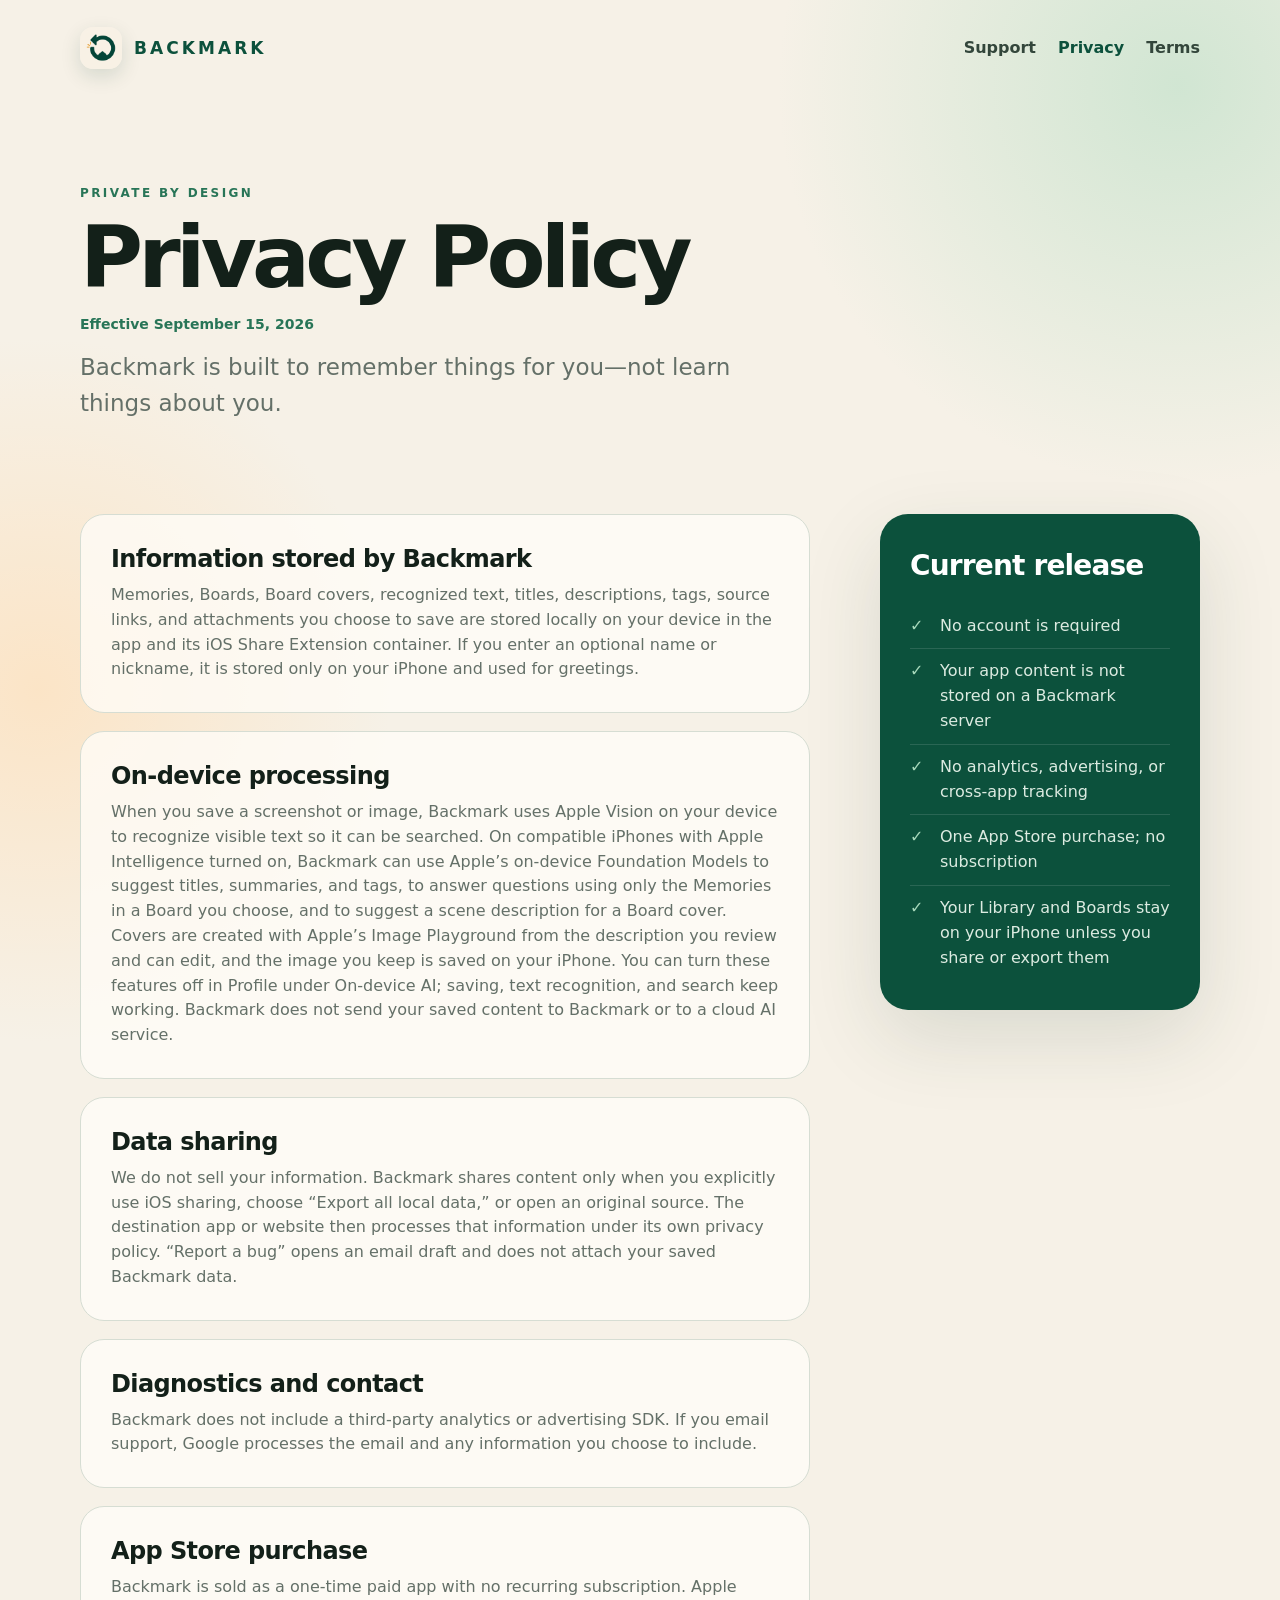
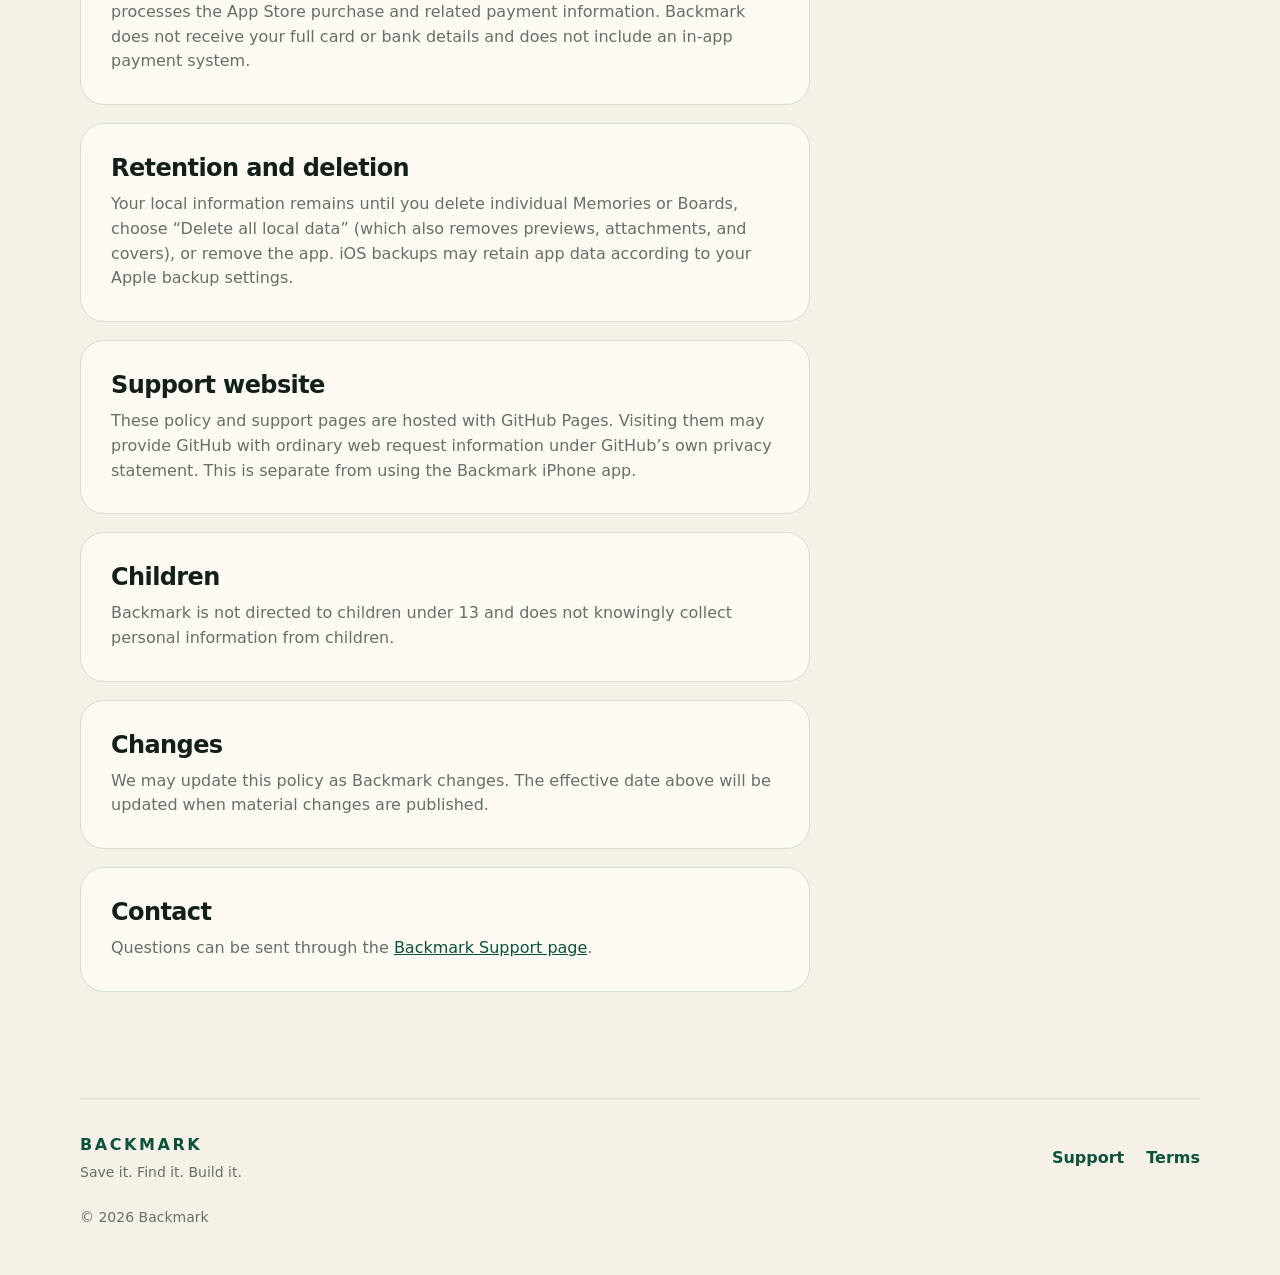
==== docs/privacy.html @ ab498aee "Describe Ask this Board, covers, export, and AI settings on the website" ====
<!doctype html>
<html lang="en">
<head>
  <meta charset="utf-8"><meta name="viewport" content="width=device-width, initial-scale=1"><meta name="theme-color" content="#f6f1e7">
  <meta name="description" content="Backmark Privacy Policy."><title>Privacy Policy · Backmark</title>
  <link rel="icon" href="backmark-icon.png"><link rel="apple-touch-icon" href="backmark-icon.png"><link rel="stylesheet" href="backmark-2026.css">
</head>
<body>
  <header class="site-header shell"><a class="brand" href="index.html"><span class="brand-mark"><img src="backmark-icon.png" alt=""></span><span>BACKMARK</span></a><nav class="links" aria-label="Main navigation"><a href="support.html">Support</a><a class="active" href="privacy.html">Privacy</a><a href="terms.html">Terms</a></nav></header>
  <main class="legal shell">
    <header class="legal-hero"><p class="eyebrow">PRIVATE BY DESIGN</p><h1>Privacy Policy</h1><p class="meta">Effective September 15, 2026</p><p class="lede">Backmark is built to remember things for you—not learn things about you.</p></header>
    <aside class="summary-card"><h2>Current release</h2><ul class="check-list"><li>No account is required</li><li>Your app content is not stored on a Backmark server</li><li>No analytics, advertising, or cross-app tracking</li><li>One App Store purchase; no subscription</li><li>Your Library and Boards stay on your iPhone unless you share or export them</li></ul></aside>
    <article class="legal-content">
      <section><h2>Information stored by Backmark</h2><p>Memories, Boards, Board covers, recognized text, titles, descriptions, tags, source links, and attachments you choose to save are stored locally on your device in the app and its iOS Share Extension container. If you enter an optional name or nickname, it is stored only on your iPhone and used for greetings.</p></section>
      <section><h2>On-device processing</h2><p>When you save a screenshot or image, Backmark uses Apple Vision on your device to recognize visible text so it can be searched. On compatible iPhones with Apple Intelligence turned on, Backmark can use Apple’s on-device Foundation Models to suggest titles, summaries, and tags, to answer questions using only the Memories in a Board you choose, and to suggest a scene description for a Board cover. Covers are created with Apple’s Image Playground from the description you review and can edit, and the image you keep is saved on your iPhone. You can turn these features off in Profile under On-device AI; saving, text recognition, and search keep working. Backmark does not send your saved content to Backmark or to a cloud AI service.</p></section>
      <section><h2>Data sharing</h2><p>We do not sell your information. Backmark shares content only when you explicitly use iOS sharing, choose “Export all local data,” or open an original source. The destination app or website then processes that information under its own privacy policy. “Report a bug” opens an email draft and does not attach your saved Backmark data.</p></section>
      <section><h2>Diagnostics and contact</h2><p>Backmark does not include a third-party analytics or advertising SDK. If you email support, Google processes the email and any information you choose to include.</p></section>
      <section><h2>App Store purchase</h2><p>Backmark is sold as a one-time paid app with no recurring subscription. Apple processes the App Store purchase and related payment information. Backmark does not receive your full card or bank details and does not include an in-app payment system.</p></section>
      <section><h2>Retention and deletion</h2><p>Your local information remains until you delete individual Memories or Boards, choose “Delete all local data” (which also removes previews, attachments, and covers), or remove the app. iOS backups may retain app data according to your Apple backup settings.</p></section>
      <section><h2>Support website</h2><p>These policy and support pages are hosted with GitHub Pages. Visiting them may provide GitHub with ordinary web request information under GitHub’s own privacy statement. This is separate from using the Backmark iPhone app.</p></section>
      <section><h2>Children</h2><p>Backmark is not directed to children under 13 and does not knowingly collect personal information from children.</p></section>
      <section><h2>Changes</h2><p>We may update this policy as Backmark changes. The effective date above will be updated when material changes are published.</p></section>
      <section><h2>Contact</h2><p>Questions can be sent through the <a href="support.html">Backmark Support page</a>.</p></section>
    </article>
  </main>
  <footer class="site-footer shell"><div><strong>BACKMARK</strong><p>Save it. Find it. Build it.</p></div><div class="footer-links"><a href="support.html">Support</a><a href="terms.html">Terms</a></div><p>© 2026 Backmark</p></footer>
</body></html>
---- docs/backmark-2026.css ----
:root {
  --canvas: #f6f1e7;
  --canvas-deep: #ebe3d3;
  --paper: #fffdf8;
  --paper-soft: #eff5ee;
  --ink: #132019;
  --muted: #647068;
  --green: #0c513c;
  --green-bright: #287557;
  --green-soft: #d9e9dc;
  --mint: #a8d9bc;
  --amber: #d8862d;
  --amber-soft: #ffecd5;
  --line: #d6ddd3;
  --shadow: 0 28px 80px rgba(28, 62, 44, .13);
}

* { box-sizing: border-box; }
html { scroll-behavior: smooth; }
body {
  margin: 0;
  background:
    radial-gradient(circle at 92% 3%, rgba(168, 217, 188, .48), transparent 25rem),
    radial-gradient(circle at 3% 24%, rgba(255, 220, 177, .6), transparent 22rem),
    var(--canvas);
  color: var(--ink);
  font-family: -apple-system, BlinkMacSystemFont, "SF Pro Display", "SF Pro Text", system-ui, sans-serif;
  line-height: 1.55;
}

a { color: var(--green); }
.shell { width: min(1120px, calc(100% - 48px)); margin-inline: auto; }
.site-header { min-height: 96px; display: flex; align-items: center; justify-content: space-between; gap: 32px; }
.brand { display: inline-flex; align-items: center; gap: 12px; color: var(--green); font-size: 17px; font-weight: 900; letter-spacing: .18em; text-decoration: none; }
.brand-mark { width: 42px; height: 42px; overflow: hidden; border-radius: 13px; box-shadow: 0 7px 20px rgba(17, 67, 47, .14); }
.brand-mark img { display: block; width: 100%; height: 100%; object-fit: cover; }
.links, .footer-links { display: flex; flex-wrap: wrap; gap: 22px; }
.links a, .footer-links a { font-weight: 750; text-decoration: none; }
.links a { color: #33463b; padding: 8px 0; }
.links a:hover, .links a.active { color: var(--green); }

.hero { min-height: 690px; display: grid; grid-template-columns: 1.08fr .92fr; align-items: center; gap: clamp(40px, 7vw, 92px); padding-block: 62px 92px; }
.eyebrow { margin: 0 0 14px; color: var(--green-bright); font-size: 12px; font-weight: 900; letter-spacing: .2em; }
h1, h2, p { margin-top: 0; }
.hero h1 { margin: 0 0 28px; font-size: clamp(64px, 8.6vw, 106px); line-height: .88; letter-spacing: -.065em; }
.hero h1 span { color: var(--green-bright); }
.lede { max-width: 710px; color: var(--muted); font-size: clamp(18px, 2.2vw, 23px); line-height: 1.55; }
.hero-actions { display: flex; align-items: center; flex-wrap: wrap; gap: 22px; margin-top: 34px; }
.button { display: inline-flex; align-items: center; justify-content: center; gap: 10px; padding: 15px 21px; border-radius: 16px; background: var(--green); color: white; font-weight: 850; text-decoration: none; box-shadow: 0 12px 30px rgba(12, 81, 60, .18); }
.button:hover { background: #063f2e; transform: translateY(-1px); }
.text-link { color: var(--green); font-weight: 800; text-decoration-thickness: 1px; text-underline-offset: 5px; }
.icon-stage { position: relative; min-height: 520px; display: grid; place-items: center; border: 1px solid rgba(12, 81, 60, .13); border-radius: 46% 54% 45% 55% / 43% 45% 55% 57%; background: linear-gradient(145deg, var(--green-soft), var(--amber-soft)); box-shadow: var(--shadow); }
.icon-stage > img { width: min(66%, 330px); aspect-ratio: 1; border-radius: 24%; box-shadow: 0 32px 70px rgba(14, 58, 42, .25); transform: rotate(-3deg); }
.floating-note { position: absolute; z-index: 2; padding: 11px 15px; border-radius: 13px; font-size: 12px; font-weight: 900; letter-spacing: .17em; box-shadow: 0 12px 30px rgba(40, 58, 47, .14); }
.note-save { top: 18%; left: -3%; background: var(--paper); color: var(--green); transform: rotate(-8deg); }
.note-build { right: -3%; bottom: 16%; background: var(--green); color: white; transform: rotate(7deg); }

.showcase { padding-block: 84px 34px; }
.section-heading { max-width: 720px; margin-bottom: 34px; }
.section-heading h2 { margin-bottom: 0; font-size: clamp(38px, 5.3vw, 64px); line-height: 1.02; letter-spacing: -.045em; }
.product-illustration { margin: 0; overflow: hidden; border: 1px solid rgba(12, 81, 60, .16); border-radius: 36px; background: var(--paper); box-shadow: var(--shadow); }
.product-illustration img { display: block; width: 100%; height: auto; }

.purchase-banner { margin-block: 50px 34px; padding: 42px; border-radius: 34px; background: var(--green); color: white; box-shadow: var(--shadow); }
.purchase-banner h2 { margin-bottom: 16px; font-size: clamp(40px, 5vw, 62px); line-height: 1; letter-spacing: -.045em; }
.purchase-banner > div > p:last-child { max-width: 650px; margin-bottom: 0; color: #dcebe1; font-size: 18px; }
.purchase-banner .eyebrow { color: var(--mint); }

.feature-grid { display: grid; grid-template-columns: repeat(3, 1fr); gap: 20px; padding-block: 84px; }
.feature-card { min-height: 350px; padding: 30px; border: 1px solid var(--line); border-radius: 30px; background: rgba(255, 253, 248, .82); box-shadow: 0 18px 46px rgba(36, 67, 49, .07); }
.feature-card-accent { background: var(--green); color: white; border-color: var(--green); transform: translateY(-18px); }
.feature-card-accent p, .feature-card-accent .step { color: #cfe3d6; }
.step { color: var(--green-bright); font-size: 12px; font-weight: 900; letter-spacing: .18em; }
.feature-icon { margin: 44px 0 24px; color: var(--amber); font-size: 42px; line-height: 1; }
.feature-card h2 { margin-bottom: 12px; font-size: 29px; line-height: 1.08; letter-spacing: -.035em; }
.feature-card p { color: var(--muted); font-size: 17px; }

.privacy-banner { display: grid; grid-template-columns: 1fr 1.35fr auto; align-items: center; gap: 34px; margin-bottom: 84px; padding: 40px; border-radius: 30px; background: var(--green-soft); }
.privacy-banner h2 { margin: 0; font-size: clamp(30px, 4vw, 44px); line-height: 1; letter-spacing: -.04em; }
.privacy-banner p { margin-bottom: 0; color: #42554a; }

.legal { display: grid; grid-template-columns: minmax(0, 1fr) 320px; gap: 70px; padding-block: 88px; }
.legal-hero { grid-column: 1 / -1; max-width: 780px; }
.legal-hero h1 { margin: 0 0 16px; font-size: clamp(52px, 8vw, 86px); line-height: .95; letter-spacing: -.055em; }
.meta { color: var(--green-bright); font-size: 14px; font-weight: 750; }
.summary-card, .support-card { align-self: start; padding: 30px; border-radius: 28px; background: var(--green); color: white; box-shadow: var(--shadow); }
.summary-card { grid-column: 2; grid-row: 2; position: sticky; top: 28px; }
.summary-card h2, .support-card h2 { margin-bottom: 16px; font-size: 28px; letter-spacing: -.03em; }
.check-list { margin: 0; padding: 0; list-style: none; }
.check-list li { position: relative; padding: 10px 0 10px 30px; color: #dcebe1; border-bottom: 1px solid rgba(255,255,255,.12); }
.check-list li:last-child { border: 0; }
.check-list li::before { content: "✓"; position: absolute; left: 0; color: var(--mint); font-weight: 900; }
.legal-content { grid-column: 1; }
.legal-content section { margin-bottom: 18px; padding: 30px; border: 1px solid var(--line); border-radius: 24px; background: rgba(255, 253, 248, .78); }
.legal-content h2 { margin-bottom: 9px; font-size: 24px; line-height: 1.2; letter-spacing: -.025em; }
.legal-content p, .legal-content li { color: var(--muted); }
.legal-content p:last-child { margin-bottom: 0; }
.support-card { grid-column: 1 / -1; display: flex; align-items: center; justify-content: space-between; gap: 32px; background: linear-gradient(125deg, var(--green), #246d51); }
.support-card p { max-width: 650px; margin-bottom: 0; color: #dcebe1; }
.support-card .button { flex: 0 0 auto; background: var(--mint); color: #123b2c; box-shadow: none; }
.support-content { grid-column: 1 / -1; display: grid; grid-template-columns: repeat(2, 1fr); gap: 18px; }
.support-content section { margin: 0; }
.support-content .support-save-section,
.support-content .support-example-section { grid-column: 1 / -1; }
.save-step-gallery { display: grid; grid-template-columns: repeat(3, minmax(0, 1fr)); gap: 16px; margin: 28px 0 0; padding: 0; list-style: none; }
.save-step-gallery figure { height: 100%; margin: 0; overflow: hidden; border: 1px solid var(--line); border-radius: 20px; background: var(--paper); }
.save-step-gallery img { display: block; width: 100%; height: auto; border-bottom: 1px solid var(--line); }
.save-step-gallery figcaption { padding: 16px; color: var(--ink); font-size: 14px; font-weight: 750; line-height: 1.45; }
.save-step-gallery figcaption span { display: block; margin-bottom: 5px; color: var(--amber); font-size: 10px; font-weight: 900; letter-spacing: .16em; text-transform: uppercase; }
.shortcut-app-callout { display: grid; grid-template-columns: 92px 1fr; align-items: center; gap: 20px; margin: 24px 0 20px; padding: 20px; border: 1px solid var(--line); border-radius: 20px; background: var(--paper-soft); }
.shortcut-app-callout img { display: block; width: 92px; height: 92px; border-radius: 22px; }
.shortcut-app-callout h3 { margin: 0 0 6px; color: var(--ink); font-size: 20px; line-height: 1.2; }
.shortcut-app-callout p:last-child { margin-bottom: 0; }
.shortcut-app-label { margin-bottom: 7px; color: var(--green-bright) !important; font-size: 10px; font-weight: 900; letter-spacing: .16em; }
.support-example { display: grid; grid-template-columns: minmax(220px, 420px) 1fr; align-items: center; gap: 28px; margin: 26px 0 0; padding: 22px; border-radius: 20px; background: #111; }
.support-example img { display: block; width: 100%; height: auto; border-radius: 14px; }
.support-example figcaption { color: #e5ece7; font-size: 15px; line-height: 1.6; }
.section-number { margin-bottom: 18px !important; color: var(--amber) !important; font-size: 13px; font-weight: 900; letter-spacing: .18em; }

.site-footer { display: grid; grid-template-columns: 1fr auto; align-items: center; gap: 20px 40px; padding-block: 34px 46px; border-top: 1px solid rgba(12, 81, 60, .16); color: var(--muted); }
.site-footer strong { color: var(--green); letter-spacing: .16em; }
.site-footer p { margin: 4px 0 0; font-size: 14px; }
.site-footer > p { grid-column: 1 / -1; }

@media (max-width: 820px) {
  .hero { grid-template-columns: 1fr; min-height: auto; padding-top: 48px; }
  .icon-stage { min-height: 430px; }
  .feature-grid { grid-template-columns: 1fr; }
  .feature-card { min-height: auto; }
  .feature-card-accent { transform: none; }
  .privacy-banner { grid-template-columns: 1fr; }
  .legal { grid-template-columns: 1fr; gap: 28px; padding-top: 56px; }
  .legal-hero, .summary-card, .legal-content, .support-card, .support-content { grid-column: 1; }
  .summary-card { grid-row: auto; position: static; }
  .save-step-gallery { grid-template-columns: 1fr; }
}

@media (max-width: 560px) {
  .shell { width: min(100% - 28px, 1120px); }
  .site-header { min-height: 82px; align-items: flex-start; padding-top: 18px; }
  .brand { font-size: 14px; }
  .brand-mark { width: 36px; height: 36px; border-radius: 11px; }
  .links { gap: 13px; font-size: 14px; }
  .hero { padding-block: 42px 68px; }
  .hero h1 { font-size: clamp(58px, 20vw, 82px); }
  .icon-stage { min-height: 340px; border-radius: 36px; }
  .showcase { padding-top: 54px; }
  .product-illustration { border-radius: 22px; }
  .feature-grid { padding-block: 56px; }
  .purchase-banner, .privacy-banner, .legal-content section, .summary-card, .support-card { padding: 24px; border-radius: 22px; }
  .support-card { align-items: stretch; flex-direction: column; }
  .support-card .button { width: 100%; }
  .support-content { grid-template-columns: 1fr; }
  .support-example { grid-template-columns: 1fr; padding: 14px; }
  .shortcut-app-callout { grid-template-columns: 64px 1fr; gap: 14px; padding: 16px; }
  .shortcut-app-callout img { width: 64px; height: 64px; border-radius: 16px; }
  .shortcut-app-callout h3 { font-size: 17px; }
  .site-footer { grid-template-columns: 1fr; }
  .site-footer > p { grid-column: 1; }
}

@media (prefers-reduced-motion: reduce) {
  html { scroll-behavior: auto; }
  *, *::before, *::after { transition-duration: .01ms !important; }
}
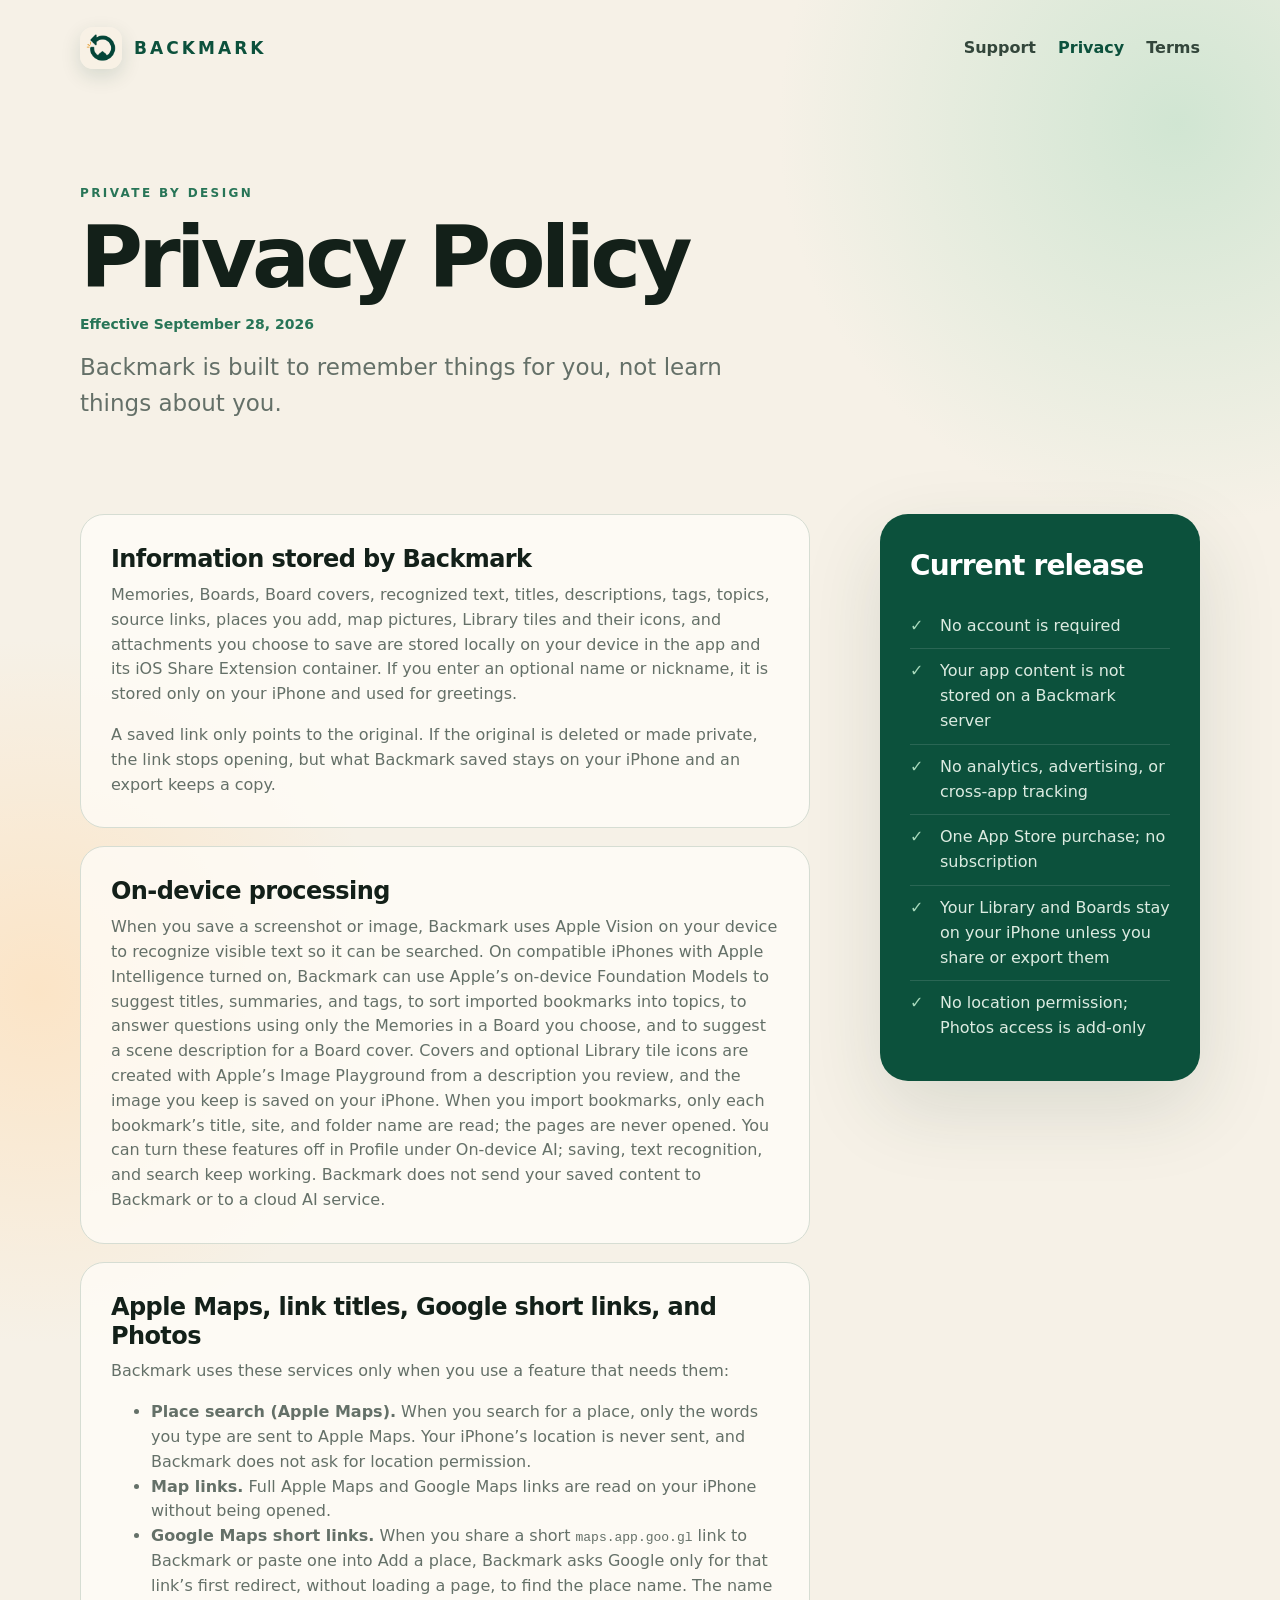
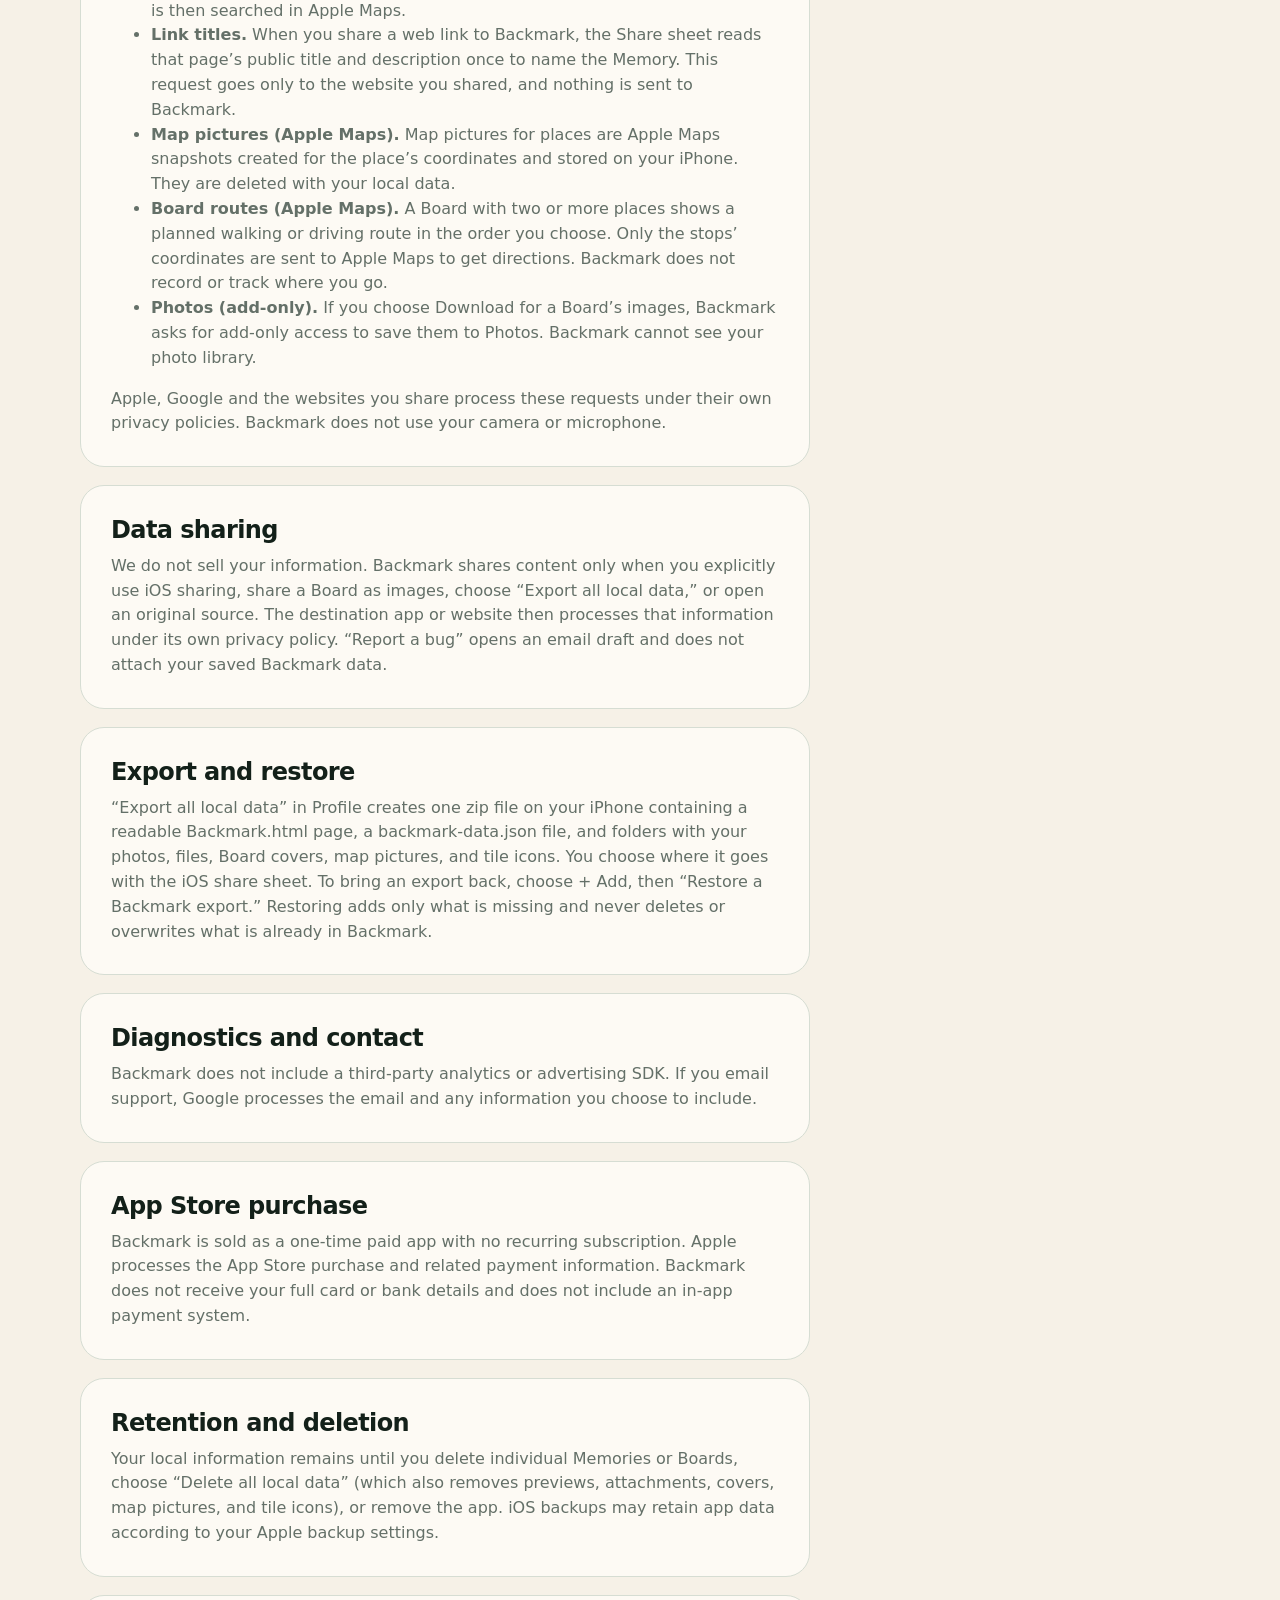
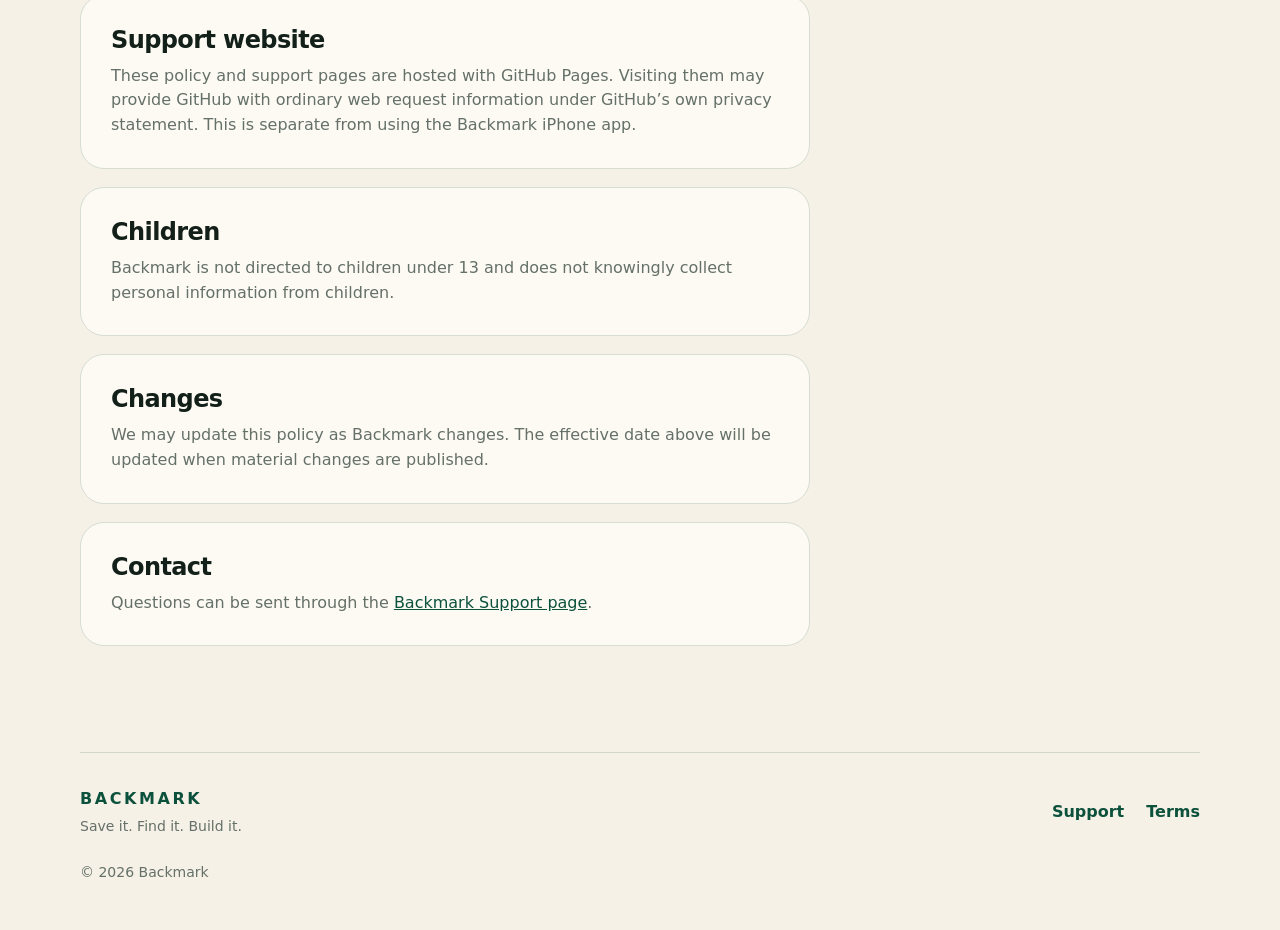
==== commit 4e2bd4cd: "Describe Backmark 1.1 on the website: places, routes, imports, export and restore - Privacy: Apple M" ====
--- a/docs/privacy.html
+++ b/docs/privacy.html
@@ -8,15 +8,17 @@
 <body>
   <header class="site-header shell"><a class="brand" href="index.html"><span class="brand-mark"><img src="backmark-icon.png" alt=""></span><span>BACKMARK</span></a><nav class="links" aria-label="Main navigation"><a href="support.html">Support</a><a class="active" href="privacy.html">Privacy</a><a href="terms.html">Terms</a></nav></header>
   <main class="legal shell">
-    <header class="legal-hero"><p class="eyebrow">PRIVATE BY DESIGN</p><h1>Privacy Policy</h1><p class="meta">Effective September 15, 2026</p><p class="lede">Backmark is built to remember things for you—not learn things about you.</p></header>
-    <aside class="summary-card"><h2>Current release</h2><ul class="check-list"><li>No account is required</li><li>Your app content is not stored on a Backmark server</li><li>No analytics, advertising, or cross-app tracking</li><li>One App Store purchase; no subscription</li><li>Your Library and Boards stay on your iPhone unless you share or export them</li></ul></aside>
+    <header class="legal-hero"><p class="eyebrow">PRIVATE BY DESIGN</p><h1>Privacy Policy</h1><p class="meta">Effective September 28, 2026</p><p class="lede">Backmark is built to remember things for you, not learn things about you.</p></header>
+    <aside class="summary-card"><h2>Current release</h2><ul class="check-list"><li>No account is required</li><li>Your app content is not stored on a Backmark server</li><li>No analytics, advertising, or cross-app tracking</li><li>One App Store purchase; no subscription</li><li>Your Library and Boards stay on your iPhone unless you share or export them</li><li>No location permission; Photos access is add-only</li></ul></aside>
     <article class="legal-content">
-      <section><h2>Information stored by Backmark</h2><p>Memories, Boards, Board covers, recognized text, titles, descriptions, tags, source links, and attachments you choose to save are stored locally on your device in the app and its iOS Share Extension container. If you enter an optional name or nickname, it is stored only on your iPhone and used for greetings.</p></section>
-      <section><h2>On-device processing</h2><p>When you save a screenshot or image, Backmark uses Apple Vision on your device to recognize visible text so it can be searched. On compatible iPhones with Apple Intelligence turned on, Backmark can use Apple’s on-device Foundation Models to suggest titles, summaries, and tags, to answer questions using only the Memories in a Board you choose, and to suggest a scene description for a Board cover. Covers are created with Apple’s Image Playground from the description you review and can edit, and the image you keep is saved on your iPhone. You can turn these features off in Profile under On-device AI; saving, text recognition, and search keep working. Backmark does not send your saved content to Backmark or to a cloud AI service.</p></section>
-      <section><h2>Data sharing</h2><p>We do not sell your information. Backmark shares content only when you explicitly use iOS sharing, choose “Export all local data,” or open an original source. The destination app or website then processes that information under its own privacy policy. “Report a bug” opens an email draft and does not attach your saved Backmark data.</p></section>
+      <section><h2>Information stored by Backmark</h2><p>Memories, Boards, Board covers, recognized text, titles, descriptions, tags, topics, source links, places you add, map pictures, Library tiles and their icons, and attachments you choose to save are stored locally on your device in the app and its iOS Share Extension container. If you enter an optional name or nickname, it is stored only on your iPhone and used for greetings.</p><p>A saved link only points to the original. If the original is deleted or made private, the link stops opening, but what Backmark saved stays on your iPhone and an export keeps a copy.</p></section>
+      <section><h2>On-device processing</h2><p>When you save a screenshot or image, Backmark uses Apple Vision on your device to recognize visible text so it can be searched. On compatible iPhones with Apple Intelligence turned on, Backmark can use Apple’s on-device Foundation Models to suggest titles, summaries, and tags, to sort imported bookmarks into topics, to answer questions using only the Memories in a Board you choose, and to suggest a scene description for a Board cover. Covers and optional Library tile icons are created with Apple’s Image Playground from a description you review, and the image you keep is saved on your iPhone. When you import bookmarks, only each bookmark’s title, site, and folder name are read; the pages are never opened. You can turn these features off in Profile under On-device AI; saving, text recognition, and search keep working. Backmark does not send your saved content to Backmark or to a cloud AI service.</p></section>
+      <section><h2>Apple Maps, link titles, Google short links, and Photos</h2><p>Backmark uses these services only when you use a feature that needs them:</p><ul><li><strong>Place search (Apple Maps).</strong> When you search for a place, only the words you type are sent to Apple Maps. Your iPhone’s location is never sent, and Backmark does not ask for location permission.</li><li><strong>Map links.</strong> Full Apple Maps and Google Maps links are read on your iPhone without being opened.</li><li><strong>Google Maps short links.</strong> When you share a short <code>maps.app.goo.gl</code> link to Backmark or paste one into Add a place, Backmark asks Google only for that link’s first redirect, without loading a page, to find the place name. The name is then searched in Apple Maps.</li><li><strong>Link titles.</strong> When you share a web link to Backmark, the Share sheet reads that page’s public title and description once to name the Memory. This request goes only to the website you shared, and nothing is sent to Backmark.</li><li><strong>Map pictures (Apple Maps).</strong> Map pictures for places are Apple Maps snapshots created for the place’s coordinates and stored on your iPhone. They are deleted with your local data.</li><li><strong>Board routes (Apple Maps).</strong> A Board with two or more places shows a planned walking or driving route in the order you choose. Only the stops’ coordinates are sent to Apple Maps to get directions. Backmark does not record or track where you go.</li><li><strong>Photos (add-only).</strong> If you choose Download for a Board’s images, Backmark asks for add-only access to save them to Photos. Backmark cannot see your photo library.</li></ul><p>Apple, Google and the websites you share process these requests under their own privacy policies. Backmark does not use your camera or microphone.</p></section>
+      <section><h2>Data sharing</h2><p>We do not sell your information. Backmark shares content only when you explicitly use iOS sharing, share a Board as images, choose “Export all local data,” or open an original source. The destination app or website then processes that information under its own privacy policy. “Report a bug” opens an email draft and does not attach your saved Backmark data.</p></section>
+      <section><h2>Export and restore</h2><p>“Export all local data” in Profile creates one zip file on your iPhone containing a readable Backmark.html page, a backmark-data.json file, and folders with your photos, files, Board covers, map pictures, and tile icons. You choose where it goes with the iOS share sheet. To bring an export back, choose + Add, then “Restore a Backmark export.” Restoring adds only what is missing and never deletes or overwrites what is already in Backmark.</p></section>
       <section><h2>Diagnostics and contact</h2><p>Backmark does not include a third-party analytics or advertising SDK. If you email support, Google processes the email and any information you choose to include.</p></section>
       <section><h2>App Store purchase</h2><p>Backmark is sold as a one-time paid app with no recurring subscription. Apple processes the App Store purchase and related payment information. Backmark does not receive your full card or bank details and does not include an in-app payment system.</p></section>
-      <section><h2>Retention and deletion</h2><p>Your local information remains until you delete individual Memories or Boards, choose “Delete all local data” (which also removes previews, attachments, and covers), or remove the app. iOS backups may retain app data according to your Apple backup settings.</p></section>
+      <section><h2>Retention and deletion</h2><p>Your local information remains until you delete individual Memories or Boards, choose “Delete all local data” (which also removes previews, attachments, covers, map pictures, and tile icons), or remove the app. iOS backups may retain app data according to your Apple backup settings.</p></section>
       <section><h2>Support website</h2><p>These policy and support pages are hosted with GitHub Pages. Visiting them may provide GitHub with ordinary web request information under GitHub’s own privacy statement. This is separate from using the Backmark iPhone app.</p></section>
       <section><h2>Children</h2><p>Backmark is not directed to children under 13 and does not knowingly collect personal information from children.</p></section>
       <section><h2>Changes</h2><p>We may update this policy as Backmark changes. The effective date above will be updated when material changes are published.</p></section>
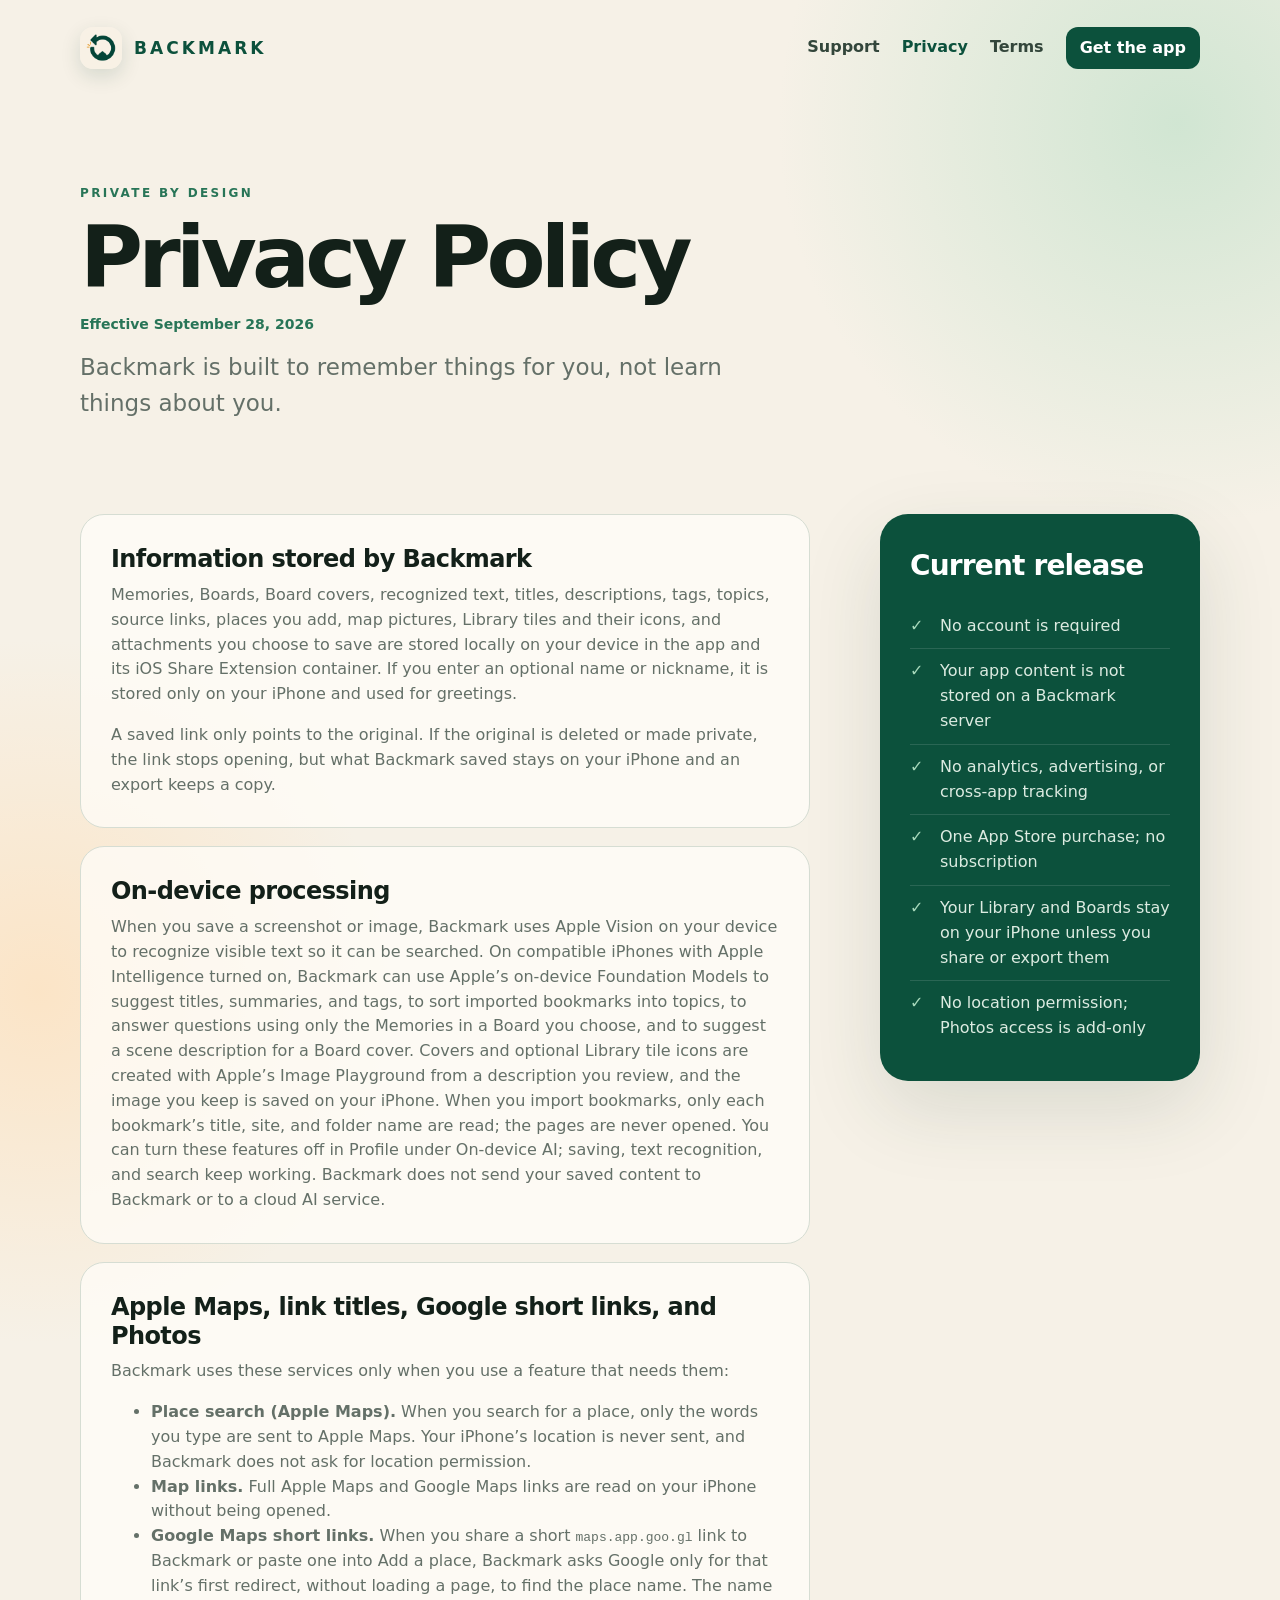
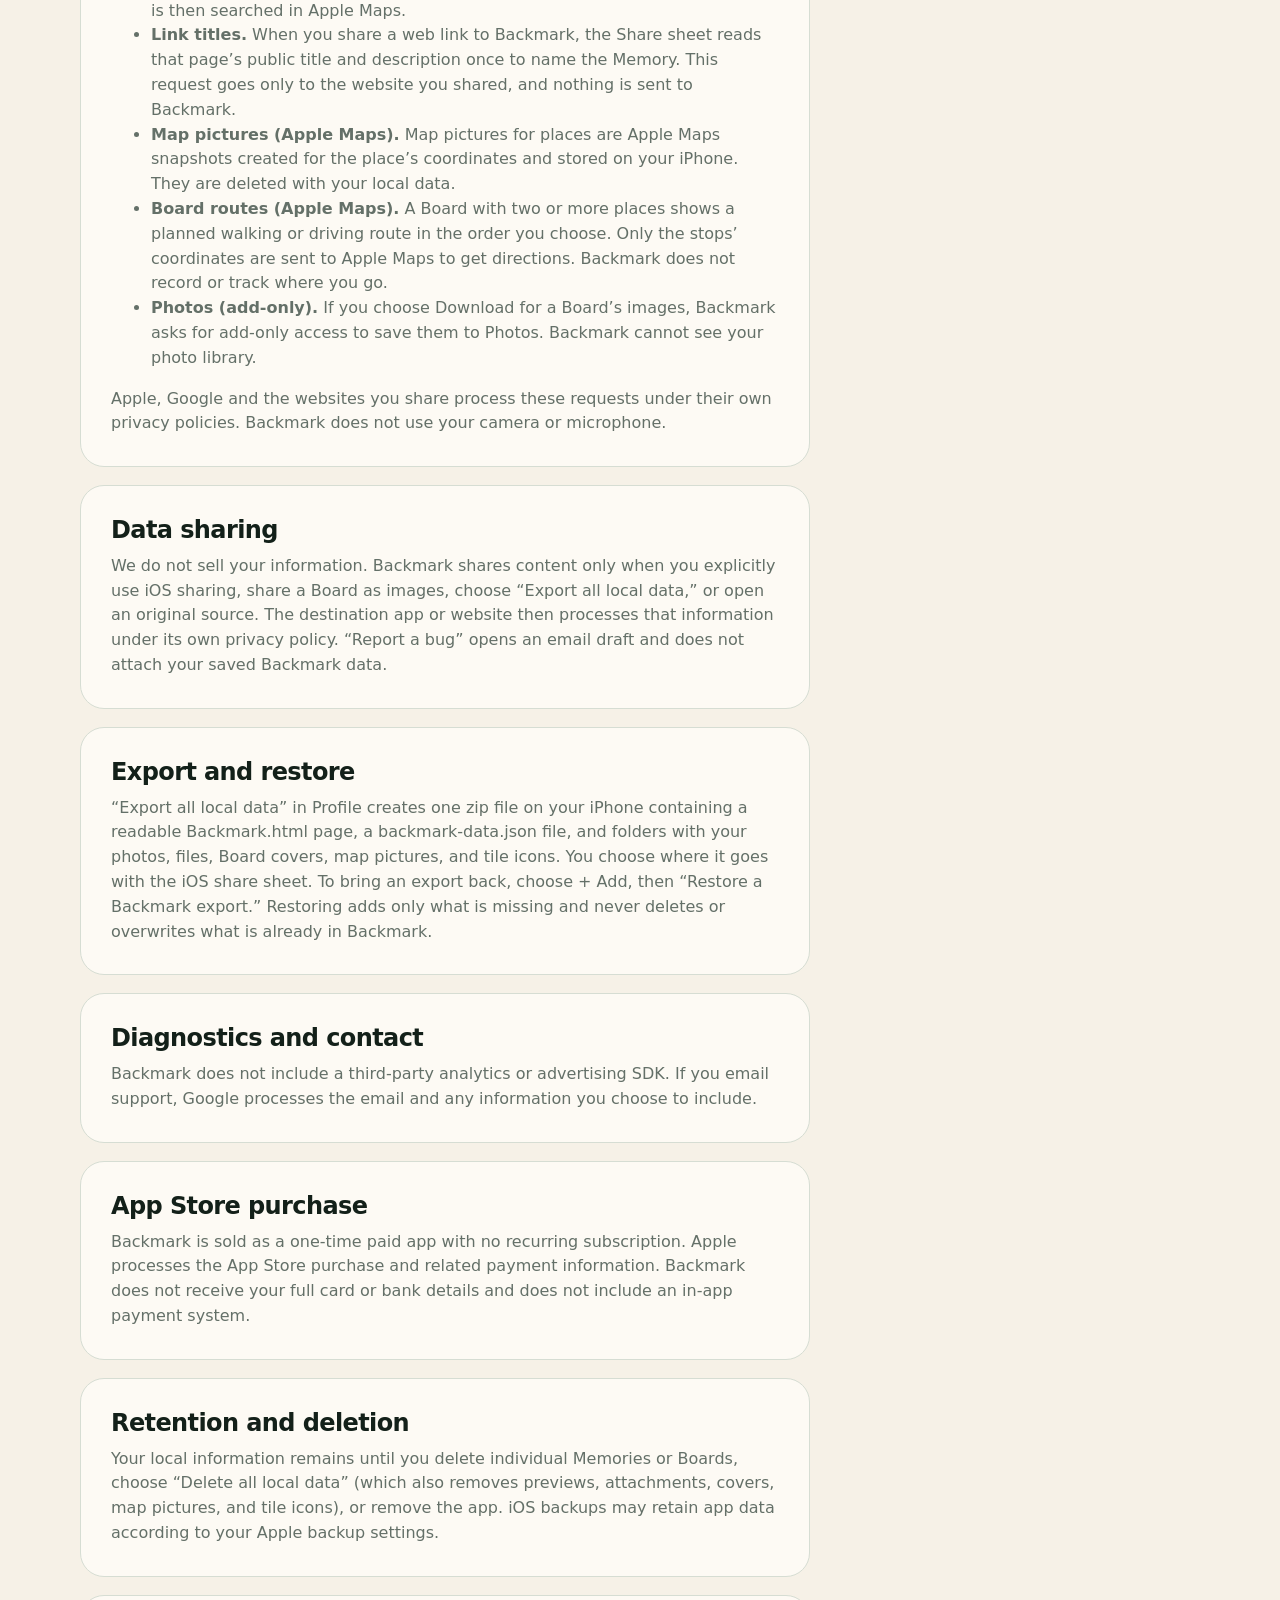
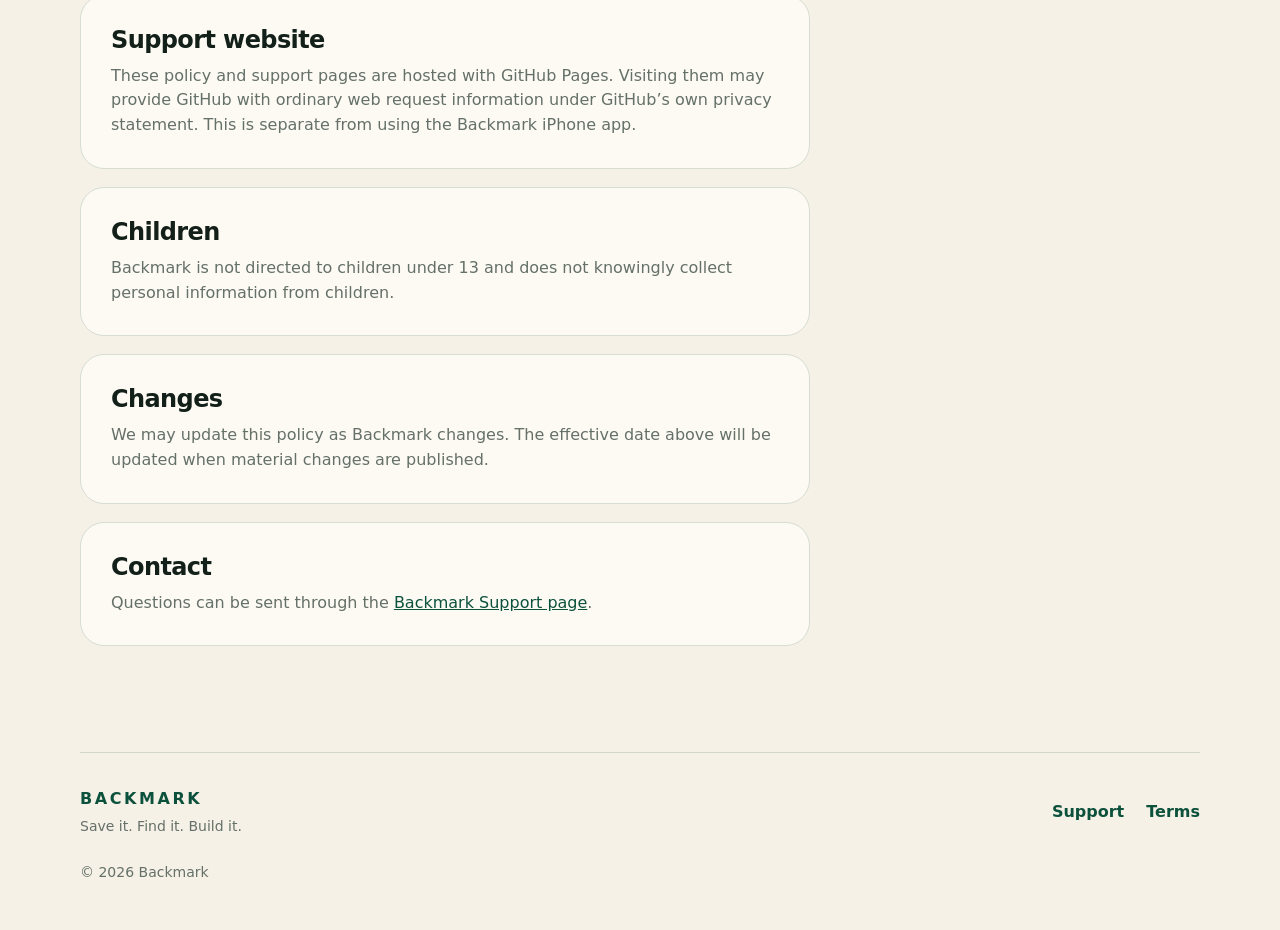
==== commit 6ff8562b: "Link the website to the App Store listing Add Get the app nav buttons, App Store download buttons on" ====
--- a/docs/privacy.html
+++ b/docs/privacy.html
@@ -1,12 +1,12 @@
 <!doctype html>
 <html lang="en">
 <head>
-  <meta charset="utf-8"><meta name="viewport" content="width=device-width, initial-scale=1"><meta name="theme-color" content="#f6f1e7">
+  <meta charset="utf-8"><meta name="apple-itunes-app" content="app-id=6808695961"><meta name="viewport" content="width=device-width, initial-scale=1"><meta name="theme-color" content="#f6f1e7">
   <meta name="description" content="Backmark Privacy Policy."><title>Privacy Policy · Backmark</title>
   <link rel="icon" href="backmark-icon.png"><link rel="apple-touch-icon" href="backmark-icon.png"><link rel="stylesheet" href="backmark-2026.css">
 </head>
 <body>
-  <header class="site-header shell"><a class="brand" href="index.html"><span class="brand-mark"><img src="backmark-icon.png" alt=""></span><span>BACKMARK</span></a><nav class="links" aria-label="Main navigation"><a href="support.html">Support</a><a class="active" href="privacy.html">Privacy</a><a href="terms.html">Terms</a></nav></header>
+  <header class="site-header shell"><a class="brand" href="index.html"><span class="brand-mark"><img src="backmark-icon.png" alt=""></span><span>BACKMARK</span></a><nav class="links" aria-label="Main navigation"><a href="support.html">Support</a><a class="active" href="privacy.html">Privacy</a><a href="terms.html">Terms</a><a class="nav-cta" href="https://apps.apple.com/us/app/backmark-bookmark-organizer/id6808695961">Get the app</a></nav></header>
   <main class="legal shell">
     <header class="legal-hero"><p class="eyebrow">PRIVATE BY DESIGN</p><h1>Privacy Policy</h1><p class="meta">Effective September 28, 2026</p><p class="lede">Backmark is built to remember things for you, not learn things about you.</p></header>
     <aside class="summary-card"><h2>Current release</h2><ul class="check-list"><li>No account is required</li><li>Your app content is not stored on a Backmark server</li><li>No analytics, advertising, or cross-app tracking</li><li>One App Store purchase; no subscription</li><li>Your Library and Boards stay on your iPhone unless you share or export them</li><li>No location permission; Photos access is add-only</li></ul></aside>
--- a/docs/backmark-2026.css
+++ b/docs/backmark-2026.css
@@ -163,3 +163,7 @@
   html { scroll-behavior: auto; }
   *, *::before, *::after { transition-duration: .01ms !important; }
 }
+
+.links .nav-cta, .links .nav-cta:hover { padding: 9px 14px; border-radius: 12px; background: var(--green); color: white; }
+.purchase-banner .button-light { margin-top: 26px; background: var(--mint); color: #123b2c; box-shadow: none; }
+.purchase-banner .button-light:hover { background: #d8f0e2; }
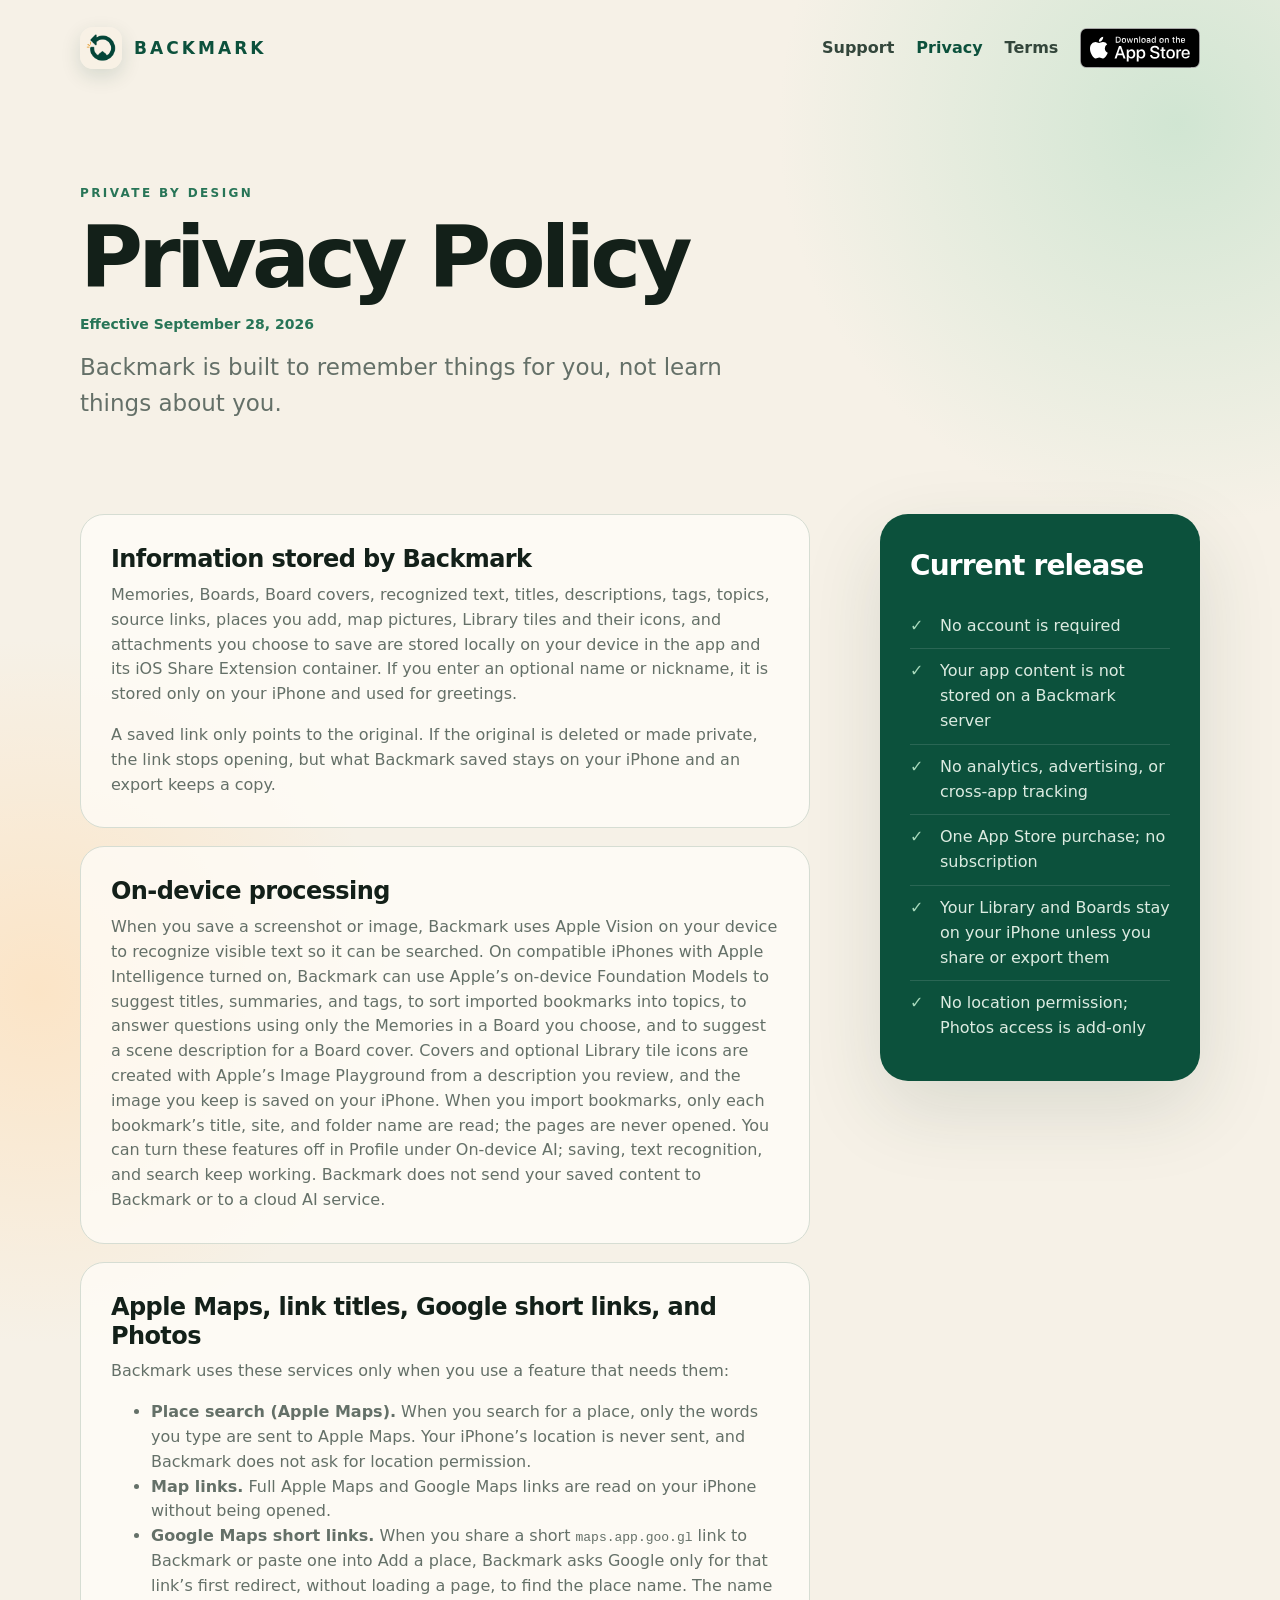
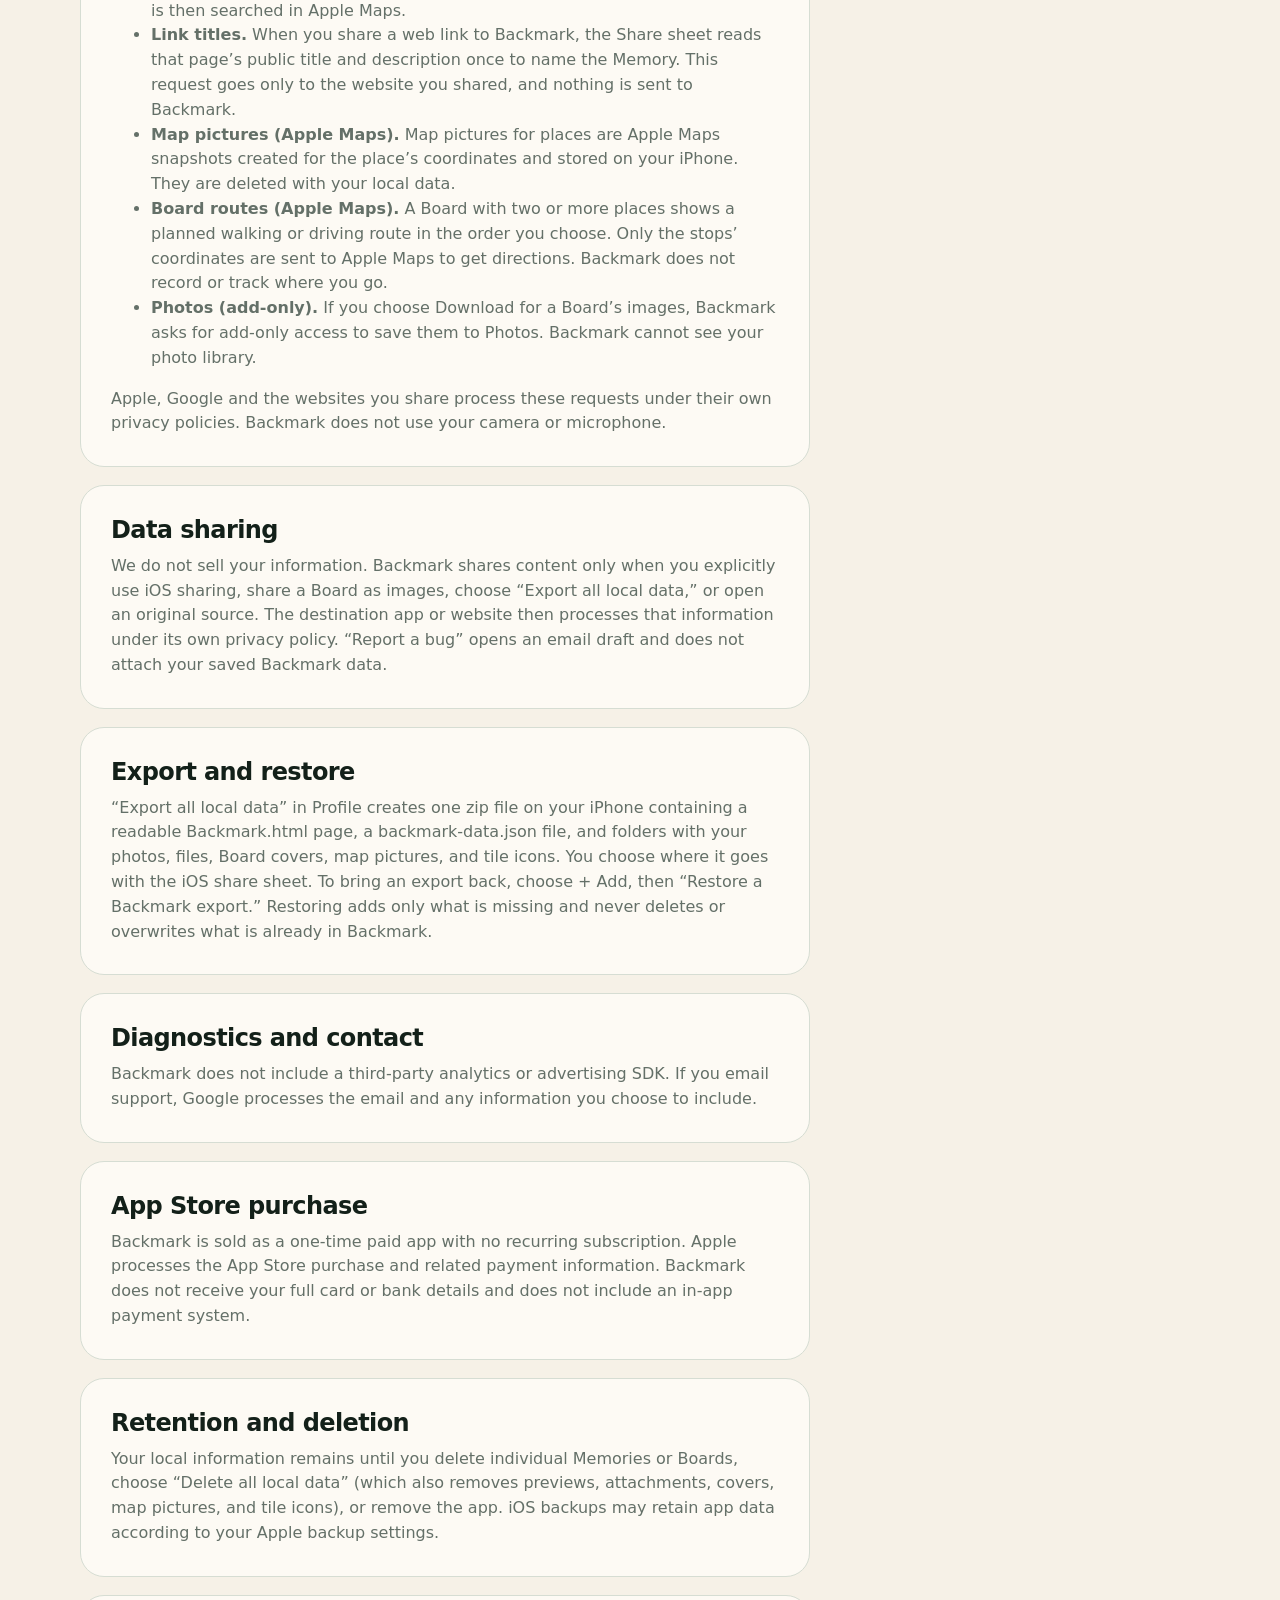
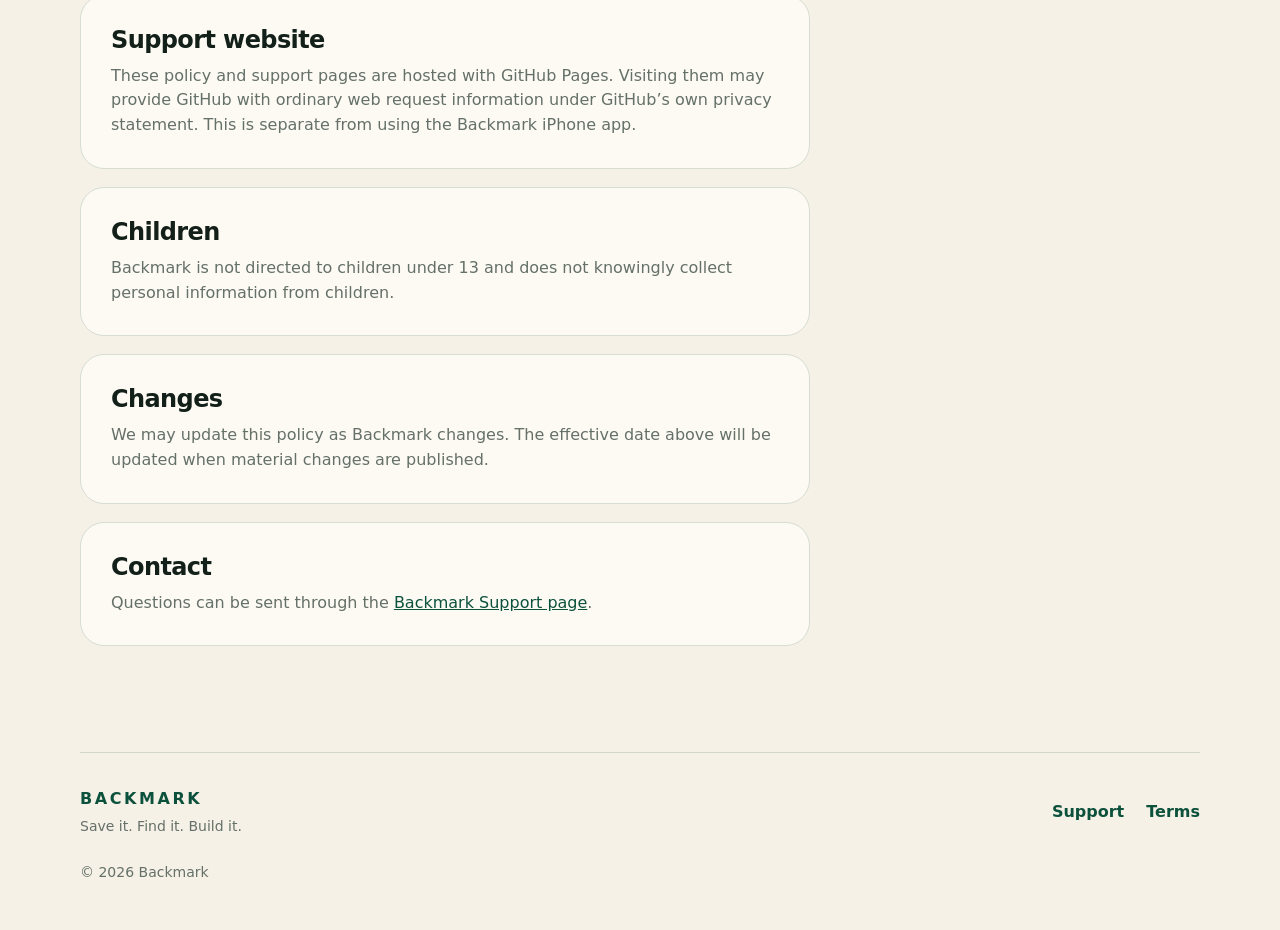
==== commit 32402be3: "Add intro video to the home page and simplify its sections Replace the product illustration with the" ====
--- a/docs/privacy.html
+++ b/docs/privacy.html
@@ -6,7 +6,7 @@
   <link rel="icon" href="backmark-icon.png"><link rel="apple-touch-icon" href="backmark-icon.png"><link rel="stylesheet" href="backmark-2026.css">
 </head>
 <body>
-  <header class="site-header shell"><a class="brand" href="index.html"><span class="brand-mark"><img src="backmark-icon.png" alt=""></span><span>BACKMARK</span></a><nav class="links" aria-label="Main navigation"><a href="support.html">Support</a><a class="active" href="privacy.html">Privacy</a><a href="terms.html">Terms</a><a class="nav-cta" href="https://apps.apple.com/us/app/backmark-bookmark-organizer/id6808695961">Get the app</a></nav></header>
+  <header class="site-header shell"><a class="brand" href="index.html"><span class="brand-mark"><img src="backmark-icon.png" alt=""></span><span>BACKMARK</span></a><nav class="links" aria-label="Main navigation"><a href="support.html">Support</a><a class="active" href="privacy.html">Privacy</a><a href="terms.html">Terms</a><a class="app-store-badge nav-badge" href="https://apps.apple.com/us/app/backmark-bookmark-organizer/id6808695961"><img src="app-store-badge.svg" alt="Download on the App Store" width="120" height="40"></a></nav></header>
   <main class="legal shell">
     <header class="legal-hero"><p class="eyebrow">PRIVATE BY DESIGN</p><h1>Privacy Policy</h1><p class="meta">Effective September 28, 2026</p><p class="lede">Backmark is built to remember things for you, not learn things about you.</p></header>
     <aside class="summary-card"><h2>Current release</h2><ul class="check-list"><li>No account is required</li><li>Your app content is not stored on a Backmark server</li><li>No analytics, advertising, or cross-app tracking</li><li>One App Store purchase; no subscription</li><li>Your Library and Boards stay on your iPhone unless you share or export them</li><li>No location permission; Photos access is add-only</li></ul></aside>
--- a/docs/backmark-2026.css
+++ b/docs/backmark-2026.css
@@ -39,7 +39,7 @@
 .links a { color: #33463b; padding: 8px 0; }
 .links a:hover, .links a.active { color: var(--green); }
 
-.hero { min-height: 690px; display: grid; grid-template-columns: 1.08fr .92fr; align-items: center; gap: clamp(40px, 7vw, 92px); padding-block: 62px 92px; }
+.hero { min-height: 690px; display: grid; grid-template-columns: 1.08fr .92fr; align-items: center; gap: clamp(40px, 7vw, 92px); padding-block: 62px 32px; }
 .eyebrow { margin: 0 0 14px; color: var(--green-bright); font-size: 12px; font-weight: 900; letter-spacing: .2em; }
 h1, h2, p { margin-top: 0; }
 .hero h1 { margin: 0 0 28px; font-size: clamp(64px, 8.6vw, 106px); line-height: .88; letter-spacing: -.065em; }
@@ -48,6 +48,12 @@
 .hero-actions { display: flex; align-items: center; flex-wrap: wrap; gap: 22px; margin-top: 34px; }
 .button { display: inline-flex; align-items: center; justify-content: center; gap: 10px; padding: 15px 21px; border-radius: 16px; background: var(--green); color: white; font-weight: 850; text-decoration: none; box-shadow: 0 12px 30px rgba(12, 81, 60, .18); }
 .button:hover { background: #063f2e; transform: translateY(-1px); }
+.app-store-badge { display: inline-block; line-height: 0; border-radius: 10px; transition: transform .15s ease; }
+.app-store-badge:hover { transform: translateY(-1px); }
+.app-store-badge img { display: block; width: auto; height: 56px; }
+.links { align-items: center; }
+.links .nav-badge { padding: 0; }
+.links .nav-badge img { height: 40px; }
 .text-link { color: var(--green); font-weight: 800; text-decoration-thickness: 1px; text-underline-offset: 5px; }
 .icon-stage { position: relative; min-height: 520px; display: grid; place-items: center; border: 1px solid rgba(12, 81, 60, .13); border-radius: 46% 54% 45% 55% / 43% 45% 55% 57%; background: linear-gradient(145deg, var(--green-soft), var(--amber-soft)); box-shadow: var(--shadow); }
 .icon-stage > img { width: min(66%, 330px); aspect-ratio: 1; border-radius: 24%; box-shadow: 0 32px 70px rgba(14, 58, 42, .25); transform: rotate(-3deg); }
@@ -55,29 +61,36 @@
 .note-save { top: 18%; left: -3%; background: var(--paper); color: var(--green); transform: rotate(-8deg); }
 .note-build { right: -3%; bottom: 16%; background: var(--green); color: white; transform: rotate(7deg); }
 
-.showcase { padding-block: 84px 34px; }
-.section-heading { max-width: 720px; margin-bottom: 34px; }
+.showcase { padding-block: 48px 84px; }
+.section-heading + .section-heading { max-width: 720px; margin-bottom: 34px; }
 .section-heading h2 { margin-bottom: 0; font-size: clamp(38px, 5.3vw, 64px); line-height: 1.02; letter-spacing: -.045em; }
 .product-illustration { margin: 0; overflow: hidden; border: 1px solid rgba(12, 81, 60, .16); border-radius: 36px; background: var(--paper); box-shadow: var(--shadow); }
 .product-illustration img { display: block; width: 100%; height: auto; }
+.showcase-video { display: grid; grid-template-columns: 1fr minmax(260px, 380px); align-items: center; gap: 56px; }
+.intro-copy h2 { margin-bottom: 0; font-size: clamp(38px, 5.3vw, 64px); line-height: 1.02; letter-spacing: -.045em; }
+.intro-copy .lede { margin: 22px 0 30px; font-size: 19px; }
+.intro-points { display: grid; grid-template-columns: repeat(3, 1fr); gap: 12px; margin: 0 0 30px; padding: 0; list-style: none; }
+.intro-points li { padding: 16px; border: 1px solid var(--line); border-radius: 18px; background: rgba(255, 253, 248, .82); }
+.intro-points strong { display: block; margin-bottom: 4px; color: var(--green); font-size: 16px; }
+.intro-points strong::before { content: "✓ "; color: var(--amber); }
+.intro-points span { display: block; color: var(--muted); font-size: 14px; line-height: 1.4; }
+.intro-video { margin: 0; overflow: hidden; aspect-ratio: 9 / 16; border: 1px solid rgba(12, 81, 60, .16); border-radius: 36px; background: var(--green); box-shadow: var(--shadow); }
+.intro-video video { display: block; width: 100%; height: 100%; object-fit: cover; }
 
-.purchase-banner { margin-block: 50px 34px; padding: 42px; border-radius: 34px; background: var(--green); color: white; box-shadow: var(--shadow); }
-.purchase-banner h2 { margin-bottom: 16px; font-size: clamp(40px, 5vw, 62px); line-height: 1; letter-spacing: -.045em; }
-.purchase-banner > div > p:last-child { max-width: 650px; margin-bottom: 0; color: #dcebe1; font-size: 18px; }
-.purchase-banner .eyebrow { color: var(--mint); }
 
-.feature-grid { display: grid; grid-template-columns: repeat(3, 1fr); gap: 20px; padding-block: 84px; }
-.feature-card { min-height: 350px; padding: 30px; border: 1px solid var(--line); border-radius: 30px; background: rgba(255, 253, 248, .82); box-shadow: 0 18px 46px rgba(36, 67, 49, .07); }
-.feature-card-accent { background: var(--green); color: white; border-color: var(--green); transform: translateY(-18px); }
-.feature-card-accent p, .feature-card-accent .step { color: #cfe3d6; }
+.whats-new { padding-block: 24px 84px; }
+.whats-new-heading { display: grid; grid-template-columns: 1.1fr .9fr; align-items: end; gap: 20px 56px; margin-bottom: 34px; }
+.whats-new-heading h2 { margin-bottom: 0; font-size: clamp(38px, 5.3vw, 64px); line-height: 1.02; letter-spacing: -.045em; }
+.whats-new-heading > p { margin: 0; color: var(--muted); font-size: 19px; }
+.new-grid { display: grid; grid-template-columns: repeat(3, 1fr); gap: 16px; }
+.new-card { padding: 26px; border: 1px solid var(--line); border-radius: 26px; background: rgba(255, 253, 248, .82); box-shadow: 0 18px 46px rgba(36, 67, 49, .07); }
+.new-card-top { display: flex; align-items: center; gap: 12px; margin-bottom: 22px; }
+.new-icon { display: grid; place-items: center; width: 44px; height: 44px; border-radius: 14px; background: var(--amber-soft); }
+.new-icon svg { width: 22px; height: 22px; fill: none; stroke: var(--amber); stroke-width: 2; stroke-linecap: round; stroke-linejoin: round; }
+.new-card h3 { margin: 0 0 10px; font-size: 24px; line-height: 1.1; letter-spacing: -.03em; }
+.new-card p { margin: 0; color: var(--muted); font-size: 16px; }
 .step { color: var(--green-bright); font-size: 12px; font-weight: 900; letter-spacing: .18em; }
-.feature-icon { margin: 44px 0 24px; color: var(--amber); font-size: 42px; line-height: 1; }
-.feature-card h2 { margin-bottom: 12px; font-size: 29px; line-height: 1.08; letter-spacing: -.035em; }
-.feature-card p { color: var(--muted); font-size: 17px; }
 
-.privacy-banner { display: grid; grid-template-columns: 1fr 1.35fr auto; align-items: center; gap: 34px; margin-bottom: 84px; padding: 40px; border-radius: 30px; background: var(--green-soft); }
-.privacy-banner h2 { margin: 0; font-size: clamp(30px, 4vw, 44px); line-height: 1; letter-spacing: -.04em; }
-.privacy-banner p { margin-bottom: 0; color: #42554a; }
 
 .legal { display: grid; grid-template-columns: minmax(0, 1fr) 320px; gap: 70px; padding-block: 88px; }
 .legal-hero { grid-column: 1 / -1; max-width: 780px; }
@@ -125,10 +138,9 @@
 @media (max-width: 820px) {
   .hero { grid-template-columns: 1fr; min-height: auto; padding-top: 48px; }
   .icon-stage { min-height: 430px; }
-  .feature-grid { grid-template-columns: 1fr; }
-  .feature-card { min-height: auto; }
-  .feature-card-accent { transform: none; }
-  .privacy-banner { grid-template-columns: 1fr; }
+  .showcase-video { grid-template-columns: 1fr; gap: 30px; }
+  .new-grid, .whats-new-heading { grid-template-columns: 1fr; }
+  .intro-video { width: min(100%, 380px); justify-self: center; }
   .legal { grid-template-columns: 1fr; gap: 28px; padding-top: 56px; }
   .legal-hero, .summary-card, .legal-content, .support-card, .support-content { grid-column: 1; }
   .summary-card { grid-row: auto; position: static; }
@@ -137,18 +149,19 @@
 
 @media (max-width: 560px) {
   .shell { width: min(100% - 28px, 1120px); }
-  .site-header { min-height: 82px; align-items: flex-start; padding-top: 18px; }
-  .brand { font-size: 14px; }
+  .site-header { min-height: 82px; align-items: flex-start; gap: 16px; padding-top: 18px; }
+  .brand { gap: 10px; font-size: 14px; letter-spacing: .14em; }
   .brand-mark { width: 36px; height: 36px; border-radius: 11px; }
   .links { gap: 13px; font-size: 14px; }
-  .hero { padding-block: 42px 68px; }
+  .links .nav-badge { display: none; }
+  .hero { padding-block: 42px 24px; }
   .hero h1 { font-size: clamp(58px, 20vw, 82px); }
   .icon-stage { min-height: 340px; border-radius: 36px; }
-  .showcase { padding-top: 54px; }
+  .showcase { padding-top: 32px; }
   .product-illustration { border-radius: 22px; }
-  .feature-grid { padding-block: 56px; }
-  .purchase-banner, .privacy-banner, .legal-content section, .summary-card, .support-card { padding: 24px; border-radius: 22px; }
-  .support-card { align-items: stretch; flex-direction: column; }
+  .intro-video { border-radius: 26px; }
+  .intro-points { grid-template-columns: 1fr; }
+      .support-card { align-items: stretch; flex-direction: column; }
   .support-card .button { width: 100%; }
   .support-content { grid-template-columns: 1fr; }
   .support-example { grid-template-columns: 1fr; padding: 14px; }
@@ -163,7 +176,3 @@
   html { scroll-behavior: auto; }
   *, *::before, *::after { transition-duration: .01ms !important; }
 }
-
-.links .nav-cta, .links .nav-cta:hover { padding: 9px 14px; border-radius: 12px; background: var(--green); color: white; }
-.purchase-banner .button-light { margin-top: 26px; background: var(--mint); color: #123b2c; box-shadow: none; }
-.purchase-banner .button-light:hover { background: #d8f0e2; }
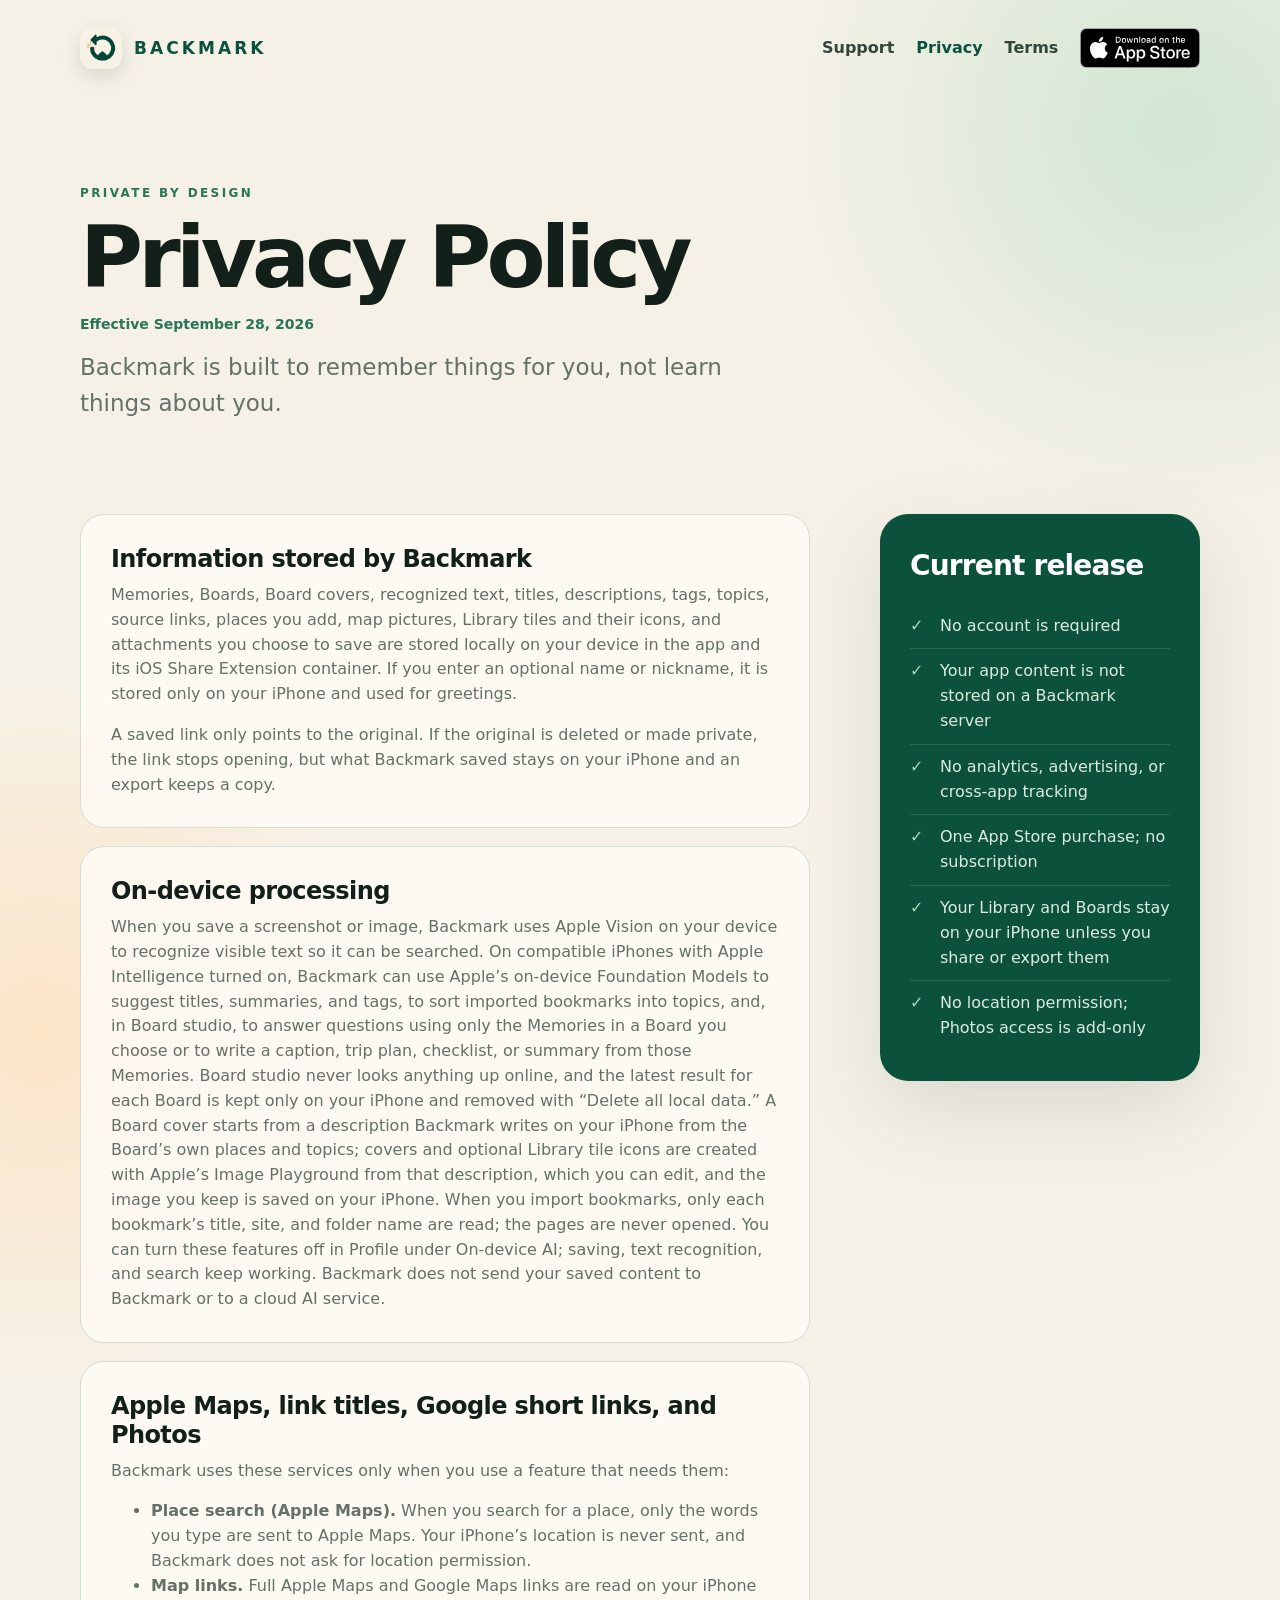
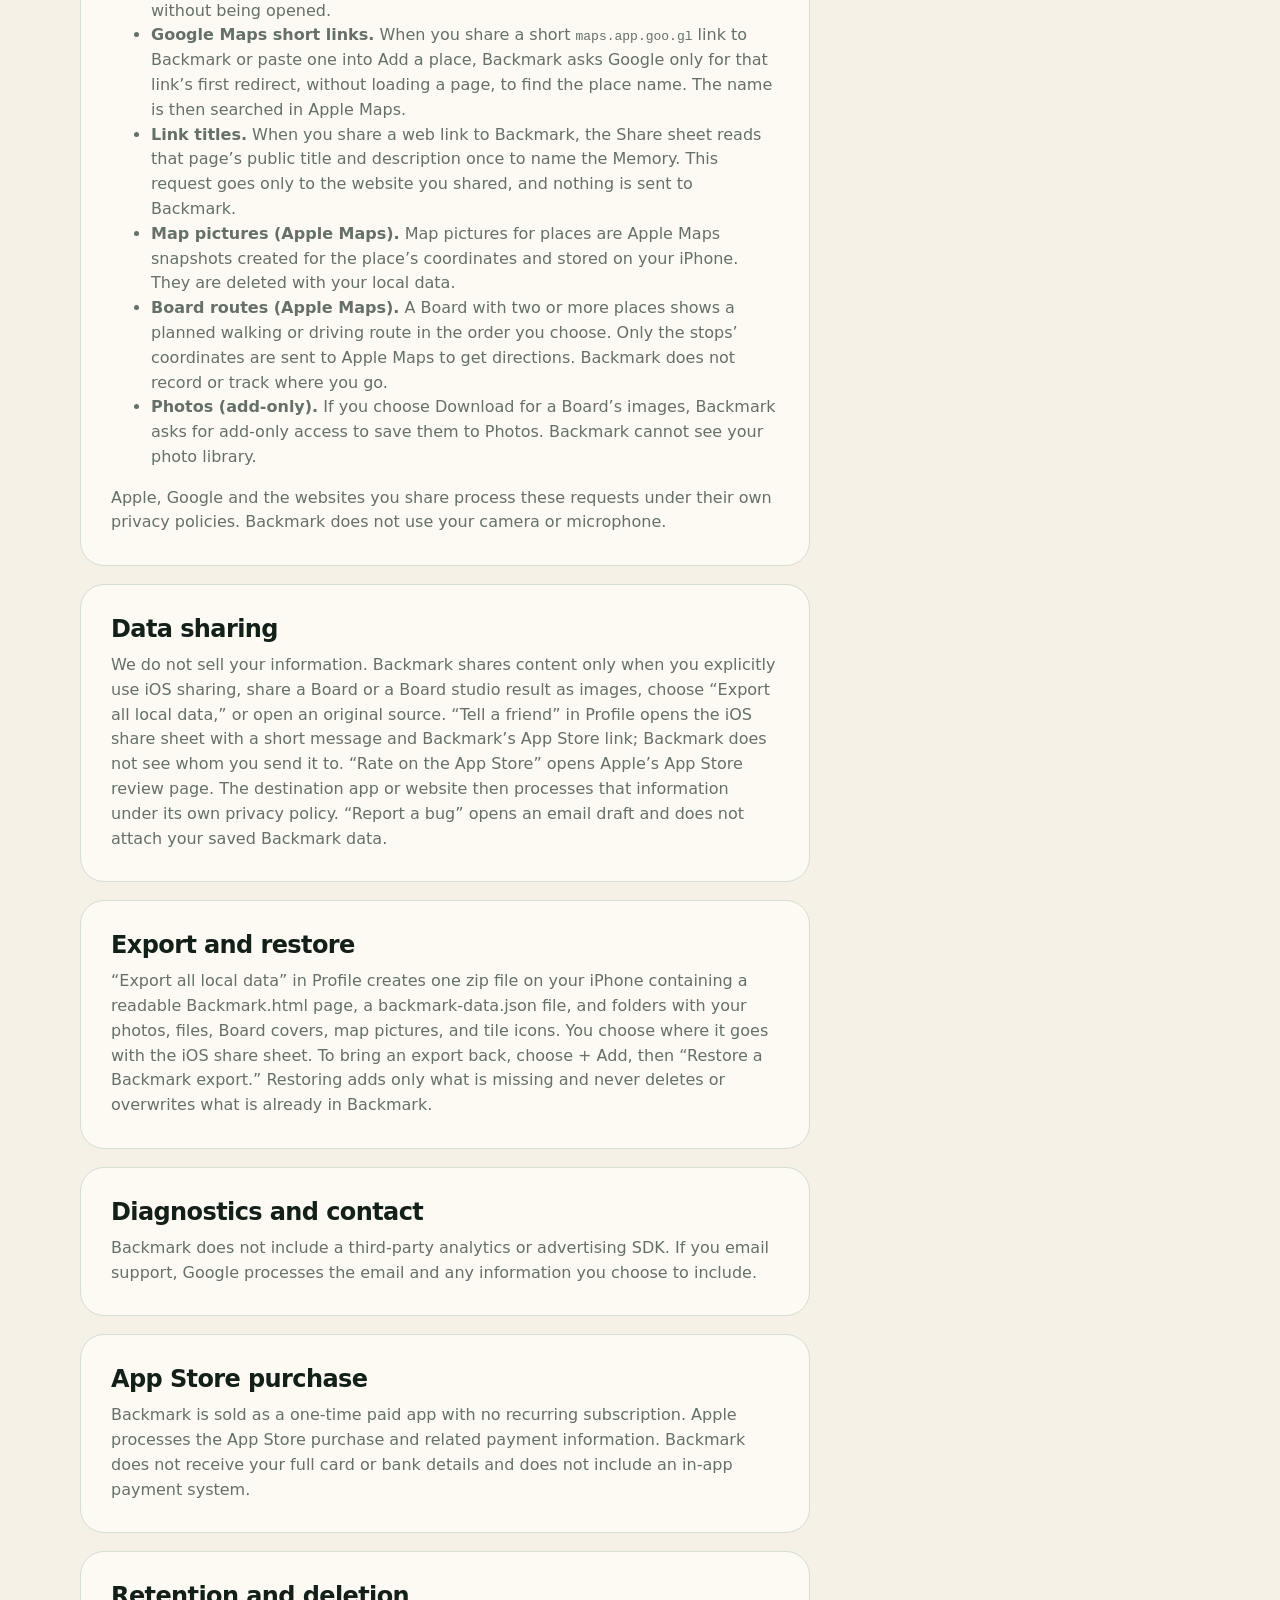
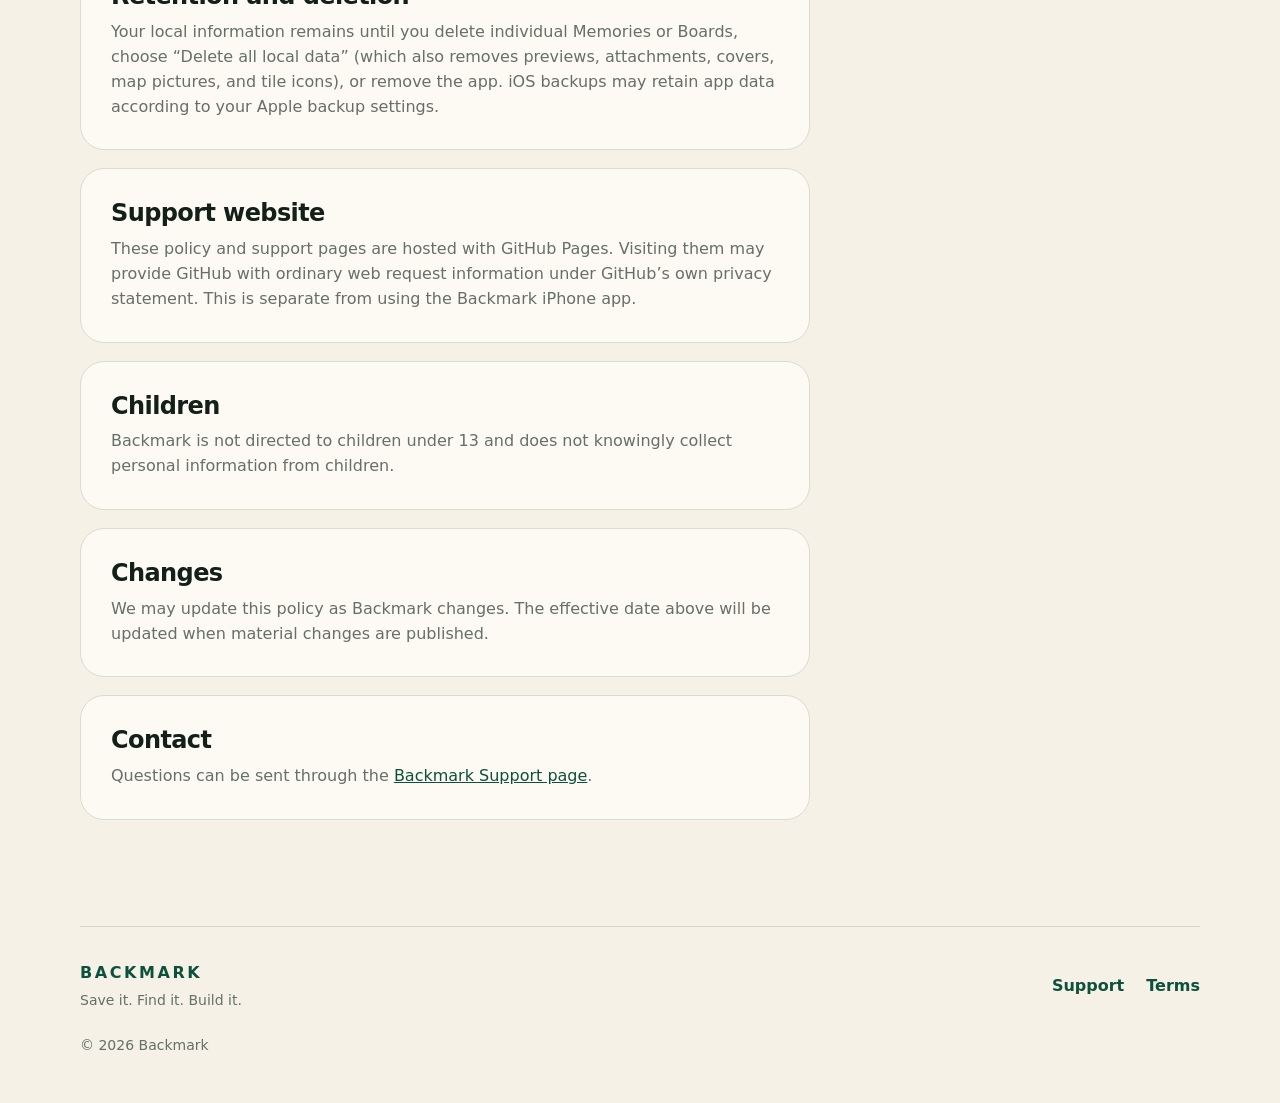
==== commit 7d48feb6: "Describe Board studio, covers and Tell a friend in the privacy policy" ====
--- a/docs/privacy.html
+++ b/docs/privacy.html
@@ -12,9 +12,9 @@
     <aside class="summary-card"><h2>Current release</h2><ul class="check-list"><li>No account is required</li><li>Your app content is not stored on a Backmark server</li><li>No analytics, advertising, or cross-app tracking</li><li>One App Store purchase; no subscription</li><li>Your Library and Boards stay on your iPhone unless you share or export them</li><li>No location permission; Photos access is add-only</li></ul></aside>
     <article class="legal-content">
       <section><h2>Information stored by Backmark</h2><p>Memories, Boards, Board covers, recognized text, titles, descriptions, tags, topics, source links, places you add, map pictures, Library tiles and their icons, and attachments you choose to save are stored locally on your device in the app and its iOS Share Extension container. If you enter an optional name or nickname, it is stored only on your iPhone and used for greetings.</p><p>A saved link only points to the original. If the original is deleted or made private, the link stops opening, but what Backmark saved stays on your iPhone and an export keeps a copy.</p></section>
-      <section><h2>On-device processing</h2><p>When you save a screenshot or image, Backmark uses Apple Vision on your device to recognize visible text so it can be searched. On compatible iPhones with Apple Intelligence turned on, Backmark can use Apple’s on-device Foundation Models to suggest titles, summaries, and tags, to sort imported bookmarks into topics, to answer questions using only the Memories in a Board you choose, and to suggest a scene description for a Board cover. Covers and optional Library tile icons are created with Apple’s Image Playground from a description you review, and the image you keep is saved on your iPhone. When you import bookmarks, only each bookmark’s title, site, and folder name are read; the pages are never opened. You can turn these features off in Profile under On-device AI; saving, text recognition, and search keep working. Backmark does not send your saved content to Backmark or to a cloud AI service.</p></section>
+      <section><h2>On-device processing</h2><p>When you save a screenshot or image, Backmark uses Apple Vision on your device to recognize visible text so it can be searched. On compatible iPhones with Apple Intelligence turned on, Backmark can use Apple’s on-device Foundation Models to suggest titles, summaries, and tags, to sort imported bookmarks into topics, and, in Board studio, to answer questions using only the Memories in a Board you choose or to write a caption, trip plan, checklist, or summary from those Memories. Board studio never looks anything up online, and the latest result for each Board is kept only on your iPhone and removed with “Delete all local data.” A Board cover starts from a description Backmark writes on your iPhone from the Board’s own places and topics; covers and optional Library tile icons are created with Apple’s Image Playground from that description, which you can edit, and the image you keep is saved on your iPhone. When you import bookmarks, only each bookmark’s title, site, and folder name are read; the pages are never opened. You can turn these features off in Profile under On-device AI; saving, text recognition, and search keep working. Backmark does not send your saved content to Backmark or to a cloud AI service.</p></section>
       <section><h2>Apple Maps, link titles, Google short links, and Photos</h2><p>Backmark uses these services only when you use a feature that needs them:</p><ul><li><strong>Place search (Apple Maps).</strong> When you search for a place, only the words you type are sent to Apple Maps. Your iPhone’s location is never sent, and Backmark does not ask for location permission.</li><li><strong>Map links.</strong> Full Apple Maps and Google Maps links are read on your iPhone without being opened.</li><li><strong>Google Maps short links.</strong> When you share a short <code>maps.app.goo.gl</code> link to Backmark or paste one into Add a place, Backmark asks Google only for that link’s first redirect, without loading a page, to find the place name. The name is then searched in Apple Maps.</li><li><strong>Link titles.</strong> When you share a web link to Backmark, the Share sheet reads that page’s public title and description once to name the Memory. This request goes only to the website you shared, and nothing is sent to Backmark.</li><li><strong>Map pictures (Apple Maps).</strong> Map pictures for places are Apple Maps snapshots created for the place’s coordinates and stored on your iPhone. They are deleted with your local data.</li><li><strong>Board routes (Apple Maps).</strong> A Board with two or more places shows a planned walking or driving route in the order you choose. Only the stops’ coordinates are sent to Apple Maps to get directions. Backmark does not record or track where you go.</li><li><strong>Photos (add-only).</strong> If you choose Download for a Board’s images, Backmark asks for add-only access to save them to Photos. Backmark cannot see your photo library.</li></ul><p>Apple, Google and the websites you share process these requests under their own privacy policies. Backmark does not use your camera or microphone.</p></section>
-      <section><h2>Data sharing</h2><p>We do not sell your information. Backmark shares content only when you explicitly use iOS sharing, share a Board as images, choose “Export all local data,” or open an original source. The destination app or website then processes that information under its own privacy policy. “Report a bug” opens an email draft and does not attach your saved Backmark data.</p></section>
+      <section><h2>Data sharing</h2><p>We do not sell your information. Backmark shares content only when you explicitly use iOS sharing, share a Board or a Board studio result as images, choose “Export all local data,” or open an original source. “Tell a friend” in Profile opens the iOS share sheet with a short message and Backmark’s App Store link; Backmark does not see whom you send it to. “Rate on the App Store” opens Apple’s App Store review page. The destination app or website then processes that information under its own privacy policy. “Report a bug” opens an email draft and does not attach your saved Backmark data.</p></section>
       <section><h2>Export and restore</h2><p>“Export all local data” in Profile creates one zip file on your iPhone containing a readable Backmark.html page, a backmark-data.json file, and folders with your photos, files, Board covers, map pictures, and tile icons. You choose where it goes with the iOS share sheet. To bring an export back, choose + Add, then “Restore a Backmark export.” Restoring adds only what is missing and never deletes or overwrites what is already in Backmark.</p></section>
       <section><h2>Diagnostics and contact</h2><p>Backmark does not include a third-party analytics or advertising SDK. If you email support, Google processes the email and any information you choose to include.</p></section>
       <section><h2>App Store purchase</h2><p>Backmark is sold as a one-time paid app with no recurring subscription. Apple processes the App Store purchase and related payment information. Backmark does not receive your full card or bank details and does not include an in-app payment system.</p></section>
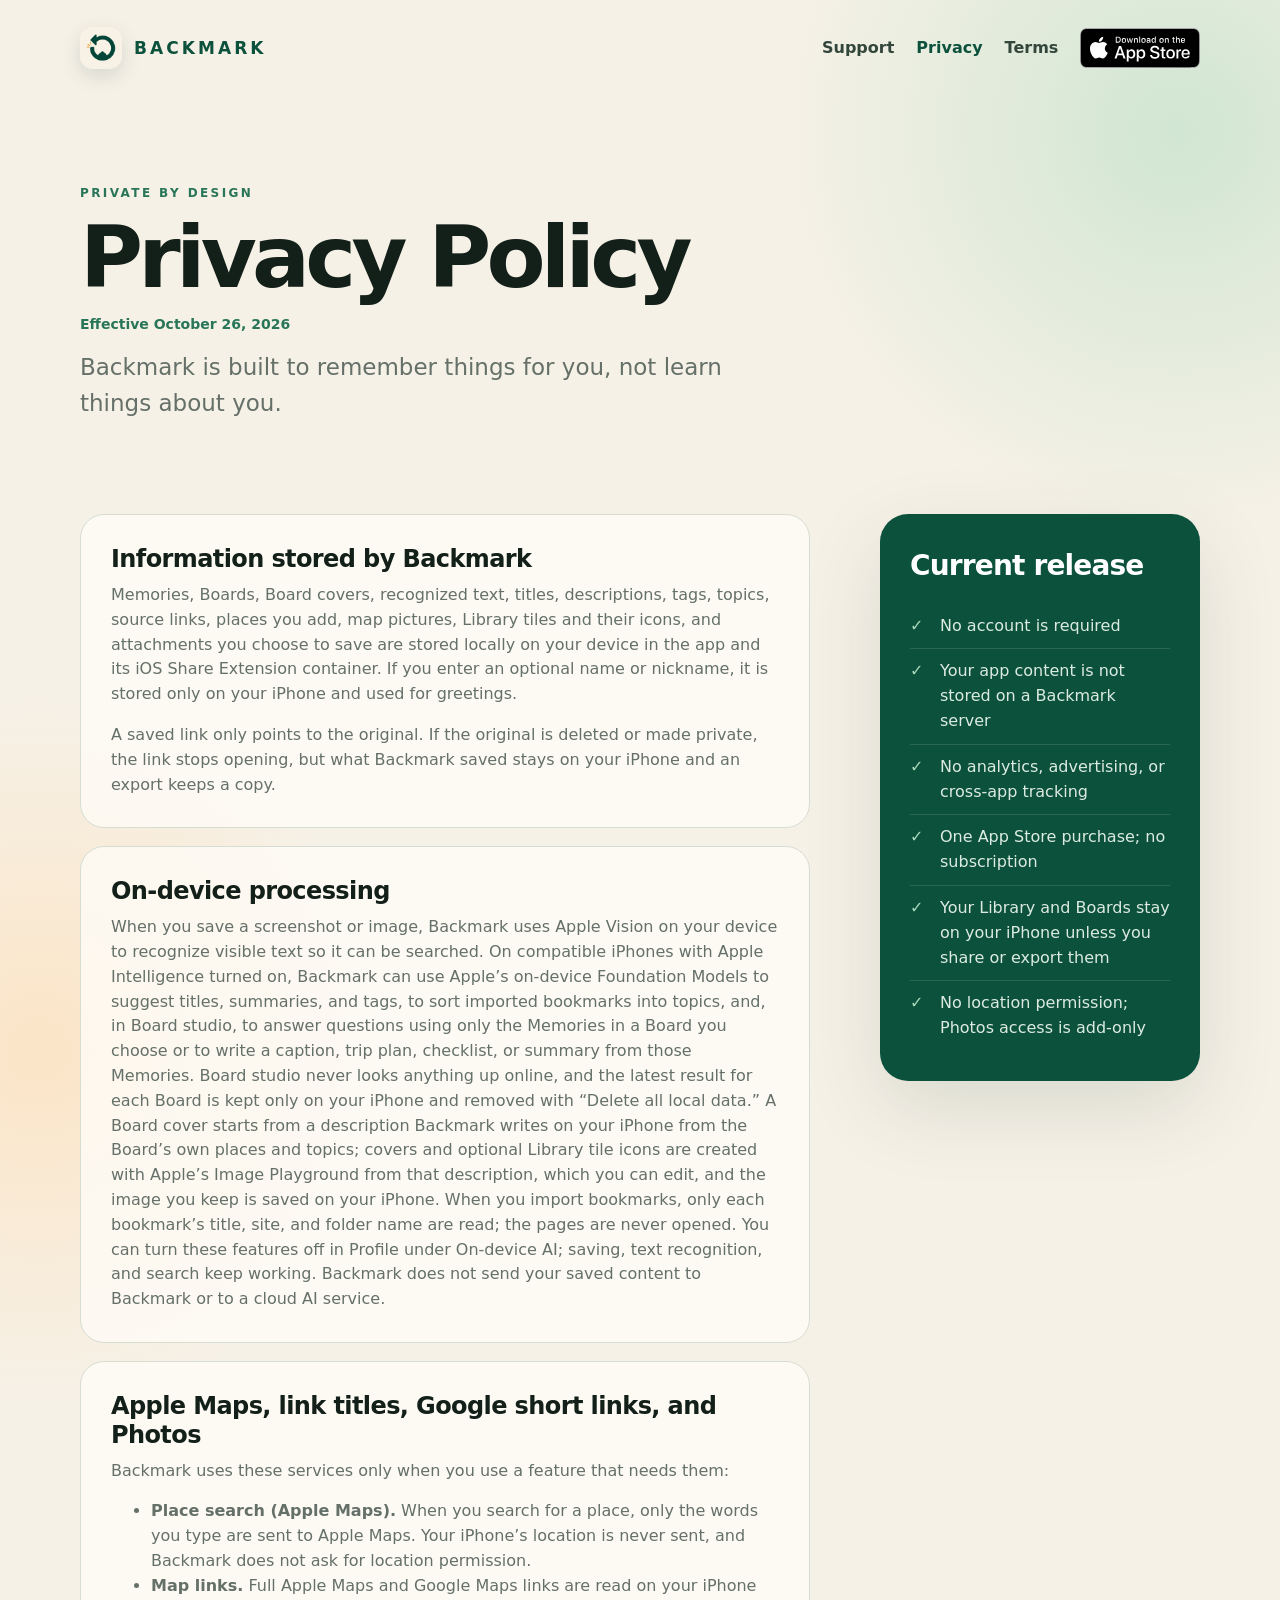
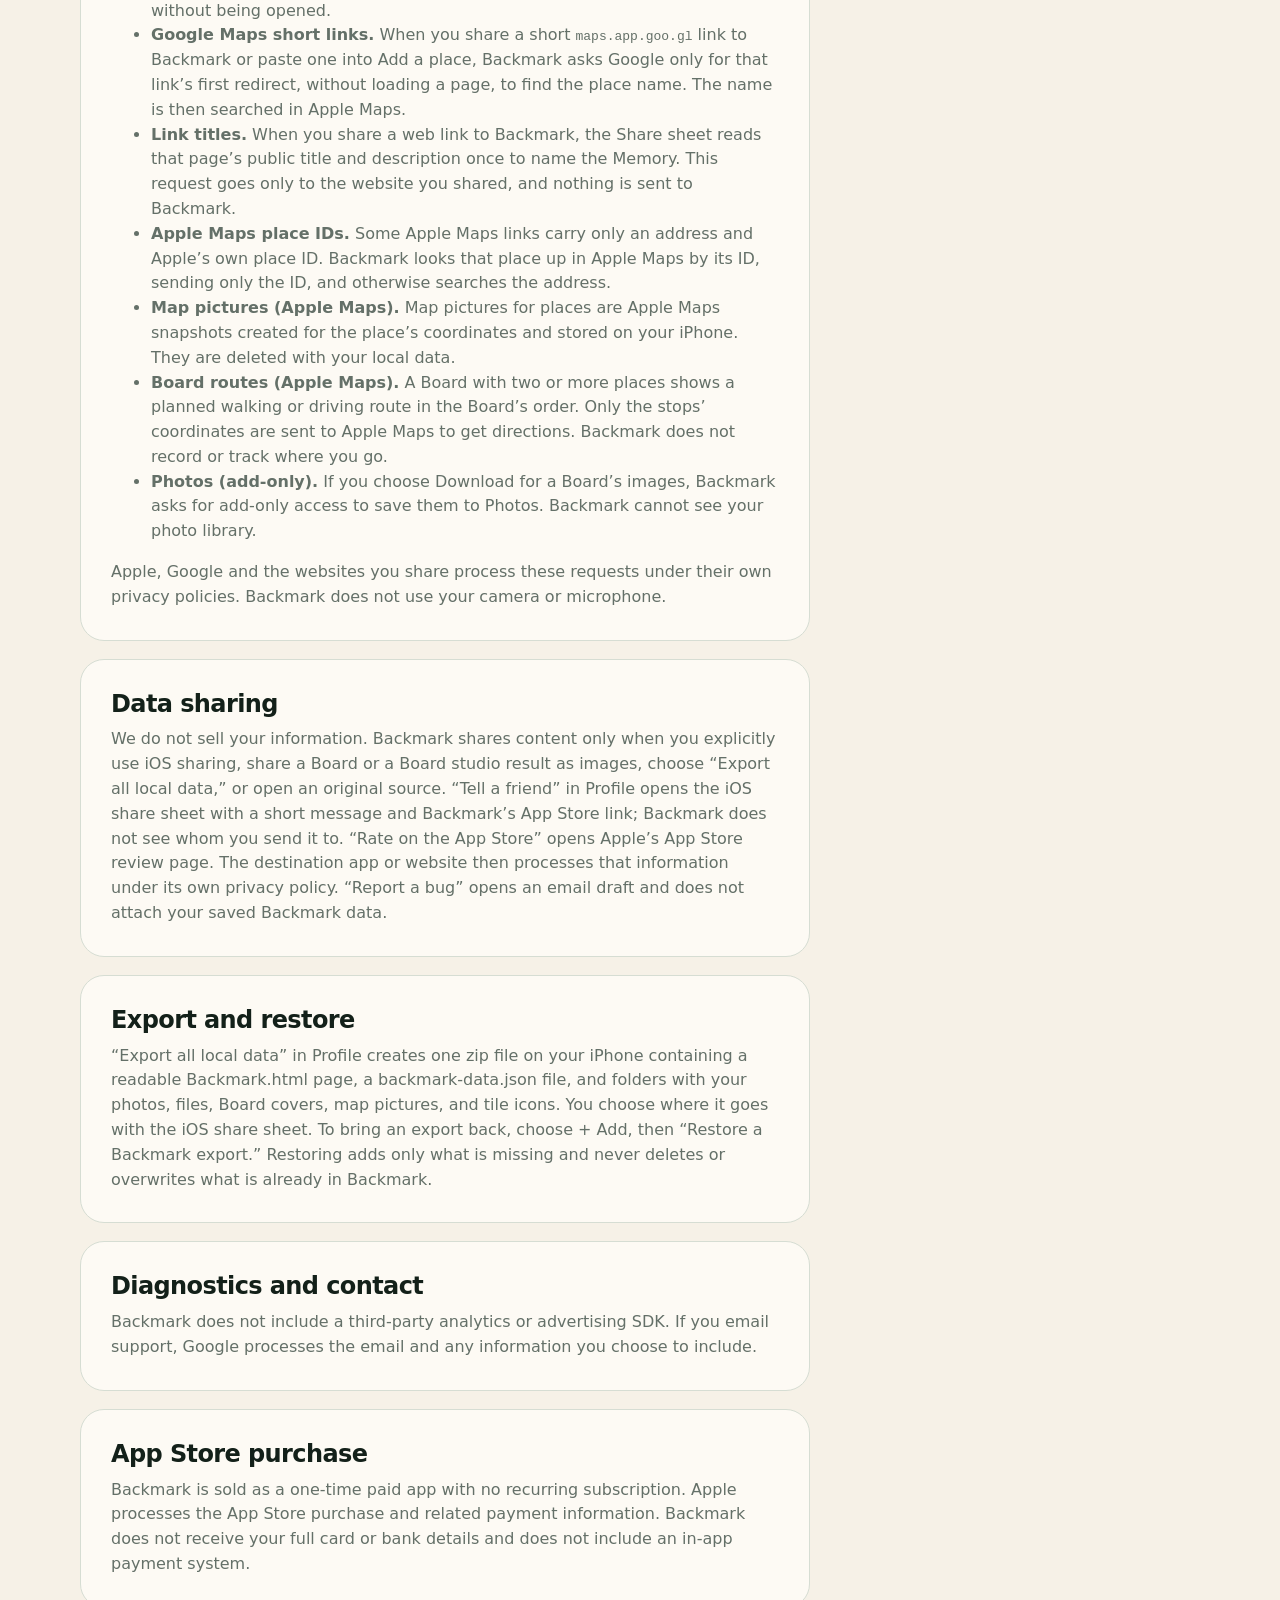
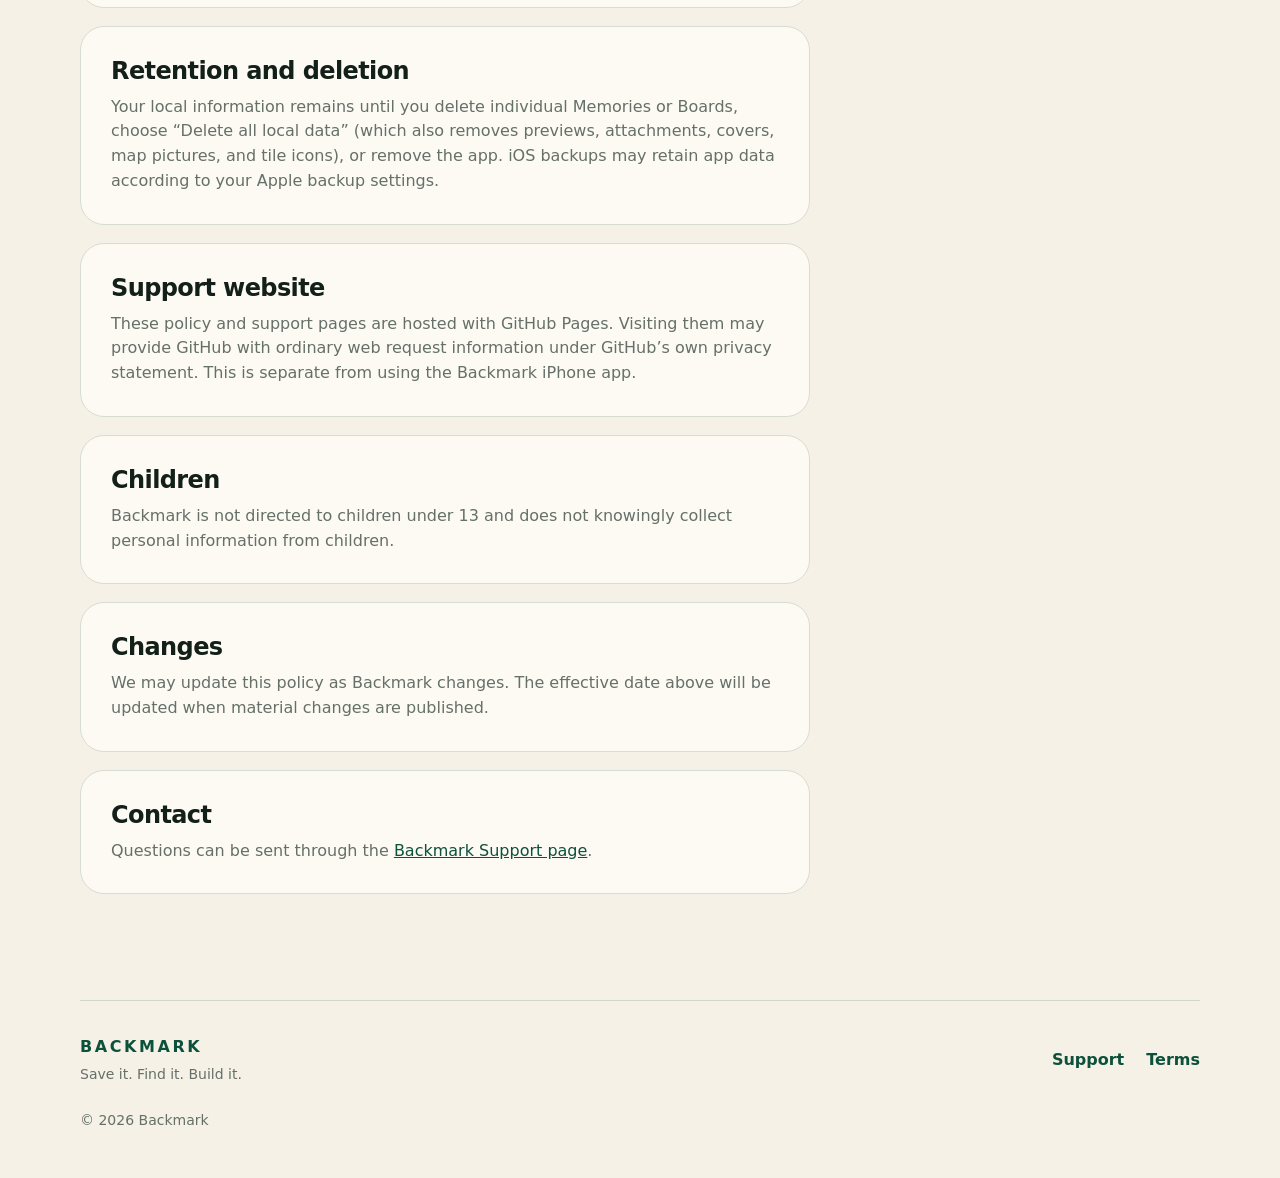
==== commit 7db1b03f: "Describe Board pictures, directions links, the Board-order route and Apple Maps place IDs" ====
--- a/docs/privacy.html
+++ b/docs/privacy.html
@@ -8,12 +8,12 @@
 <body>
   <header class="site-header shell"><a class="brand" href="index.html"><span class="brand-mark"><img src="backmark-icon.png" alt=""></span><span>BACKMARK</span></a><nav class="links" aria-label="Main navigation"><a href="support.html">Support</a><a class="active" href="privacy.html">Privacy</a><a href="terms.html">Terms</a><a class="app-store-badge nav-badge" href="https://apps.apple.com/us/app/backmark-bookmark-organizer/id6808695961"><img src="app-store-badge.svg" alt="Download on the App Store" width="120" height="40"></a></nav></header>
   <main class="legal shell">
-    <header class="legal-hero"><p class="eyebrow">PRIVATE BY DESIGN</p><h1>Privacy Policy</h1><p class="meta">Effective September 28, 2026</p><p class="lede">Backmark is built to remember things for you, not learn things about you.</p></header>
+    <header class="legal-hero"><p class="eyebrow">PRIVATE BY DESIGN</p><h1>Privacy Policy</h1><p class="meta">Effective October 26, 2026</p><p class="lede">Backmark is built to remember things for you, not learn things about you.</p></header>
     <aside class="summary-card"><h2>Current release</h2><ul class="check-list"><li>No account is required</li><li>Your app content is not stored on a Backmark server</li><li>No analytics, advertising, or cross-app tracking</li><li>One App Store purchase; no subscription</li><li>Your Library and Boards stay on your iPhone unless you share or export them</li><li>No location permission; Photos access is add-only</li></ul></aside>
     <article class="legal-content">
       <section><h2>Information stored by Backmark</h2><p>Memories, Boards, Board covers, recognized text, titles, descriptions, tags, topics, source links, places you add, map pictures, Library tiles and their icons, and attachments you choose to save are stored locally on your device in the app and its iOS Share Extension container. If you enter an optional name or nickname, it is stored only on your iPhone and used for greetings.</p><p>A saved link only points to the original. If the original is deleted or made private, the link stops opening, but what Backmark saved stays on your iPhone and an export keeps a copy.</p></section>
       <section><h2>On-device processing</h2><p>When you save a screenshot or image, Backmark uses Apple Vision on your device to recognize visible text so it can be searched. On compatible iPhones with Apple Intelligence turned on, Backmark can use Apple’s on-device Foundation Models to suggest titles, summaries, and tags, to sort imported bookmarks into topics, and, in Board studio, to answer questions using only the Memories in a Board you choose or to write a caption, trip plan, checklist, or summary from those Memories. Board studio never looks anything up online, and the latest result for each Board is kept only on your iPhone and removed with “Delete all local data.” A Board cover starts from a description Backmark writes on your iPhone from the Board’s own places and topics; covers and optional Library tile icons are created with Apple’s Image Playground from that description, which you can edit, and the image you keep is saved on your iPhone. When you import bookmarks, only each bookmark’s title, site, and folder name are read; the pages are never opened. You can turn these features off in Profile under On-device AI; saving, text recognition, and search keep working. Backmark does not send your saved content to Backmark or to a cloud AI service.</p></section>
-      <section><h2>Apple Maps, link titles, Google short links, and Photos</h2><p>Backmark uses these services only when you use a feature that needs them:</p><ul><li><strong>Place search (Apple Maps).</strong> When you search for a place, only the words you type are sent to Apple Maps. Your iPhone’s location is never sent, and Backmark does not ask for location permission.</li><li><strong>Map links.</strong> Full Apple Maps and Google Maps links are read on your iPhone without being opened.</li><li><strong>Google Maps short links.</strong> When you share a short <code>maps.app.goo.gl</code> link to Backmark or paste one into Add a place, Backmark asks Google only for that link’s first redirect, without loading a page, to find the place name. The name is then searched in Apple Maps.</li><li><strong>Link titles.</strong> When you share a web link to Backmark, the Share sheet reads that page’s public title and description once to name the Memory. This request goes only to the website you shared, and nothing is sent to Backmark.</li><li><strong>Map pictures (Apple Maps).</strong> Map pictures for places are Apple Maps snapshots created for the place’s coordinates and stored on your iPhone. They are deleted with your local data.</li><li><strong>Board routes (Apple Maps).</strong> A Board with two or more places shows a planned walking or driving route in the order you choose. Only the stops’ coordinates are sent to Apple Maps to get directions. Backmark does not record or track where you go.</li><li><strong>Photos (add-only).</strong> If you choose Download for a Board’s images, Backmark asks for add-only access to save them to Photos. Backmark cannot see your photo library.</li></ul><p>Apple, Google and the websites you share process these requests under their own privacy policies. Backmark does not use your camera or microphone.</p></section>
+      <section><h2>Apple Maps, link titles, Google short links, and Photos</h2><p>Backmark uses these services only when you use a feature that needs them:</p><ul><li><strong>Place search (Apple Maps).</strong> When you search for a place, only the words you type are sent to Apple Maps. Your iPhone’s location is never sent, and Backmark does not ask for location permission.</li><li><strong>Map links.</strong> Full Apple Maps and Google Maps links are read on your iPhone without being opened.</li><li><strong>Google Maps short links.</strong> When you share a short <code>maps.app.goo.gl</code> link to Backmark or paste one into Add a place, Backmark asks Google only for that link’s first redirect, without loading a page, to find the place name. The name is then searched in Apple Maps.</li><li><strong>Link titles.</strong> When you share a web link to Backmark, the Share sheet reads that page’s public title and description once to name the Memory. This request goes only to the website you shared, and nothing is sent to Backmark.</li><li><strong>Apple Maps place IDs.</strong> Some Apple Maps links carry only an address and Apple’s own place ID. Backmark looks that place up in Apple Maps by its ID, sending only the ID, and otherwise searches the address.</li><li><strong>Map pictures (Apple Maps).</strong> Map pictures for places are Apple Maps snapshots created for the place’s coordinates and stored on your iPhone. They are deleted with your local data.</li><li><strong>Board routes (Apple Maps).</strong> A Board with two or more places shows a planned walking or driving route in the Board’s order. Only the stops’ coordinates are sent to Apple Maps to get directions. Backmark does not record or track where you go.</li><li><strong>Photos (add-only).</strong> If you choose Download for a Board’s images, Backmark asks for add-only access to save them to Photos. Backmark cannot see your photo library.</li></ul><p>Apple, Google and the websites you share process these requests under their own privacy policies. Backmark does not use your camera or microphone.</p></section>
       <section><h2>Data sharing</h2><p>We do not sell your information. Backmark shares content only when you explicitly use iOS sharing, share a Board or a Board studio result as images, choose “Export all local data,” or open an original source. “Tell a friend” in Profile opens the iOS share sheet with a short message and Backmark’s App Store link; Backmark does not see whom you send it to. “Rate on the App Store” opens Apple’s App Store review page. The destination app or website then processes that information under its own privacy policy. “Report a bug” opens an email draft and does not attach your saved Backmark data.</p></section>
       <section><h2>Export and restore</h2><p>“Export all local data” in Profile creates one zip file on your iPhone containing a readable Backmark.html page, a backmark-data.json file, and folders with your photos, files, Board covers, map pictures, and tile icons. You choose where it goes with the iOS share sheet. To bring an export back, choose + Add, then “Restore a Backmark export.” Restoring adds only what is missing and never deletes or overwrites what is already in Backmark.</p></section>
       <section><h2>Diagnostics and contact</h2><p>Backmark does not include a third-party analytics or advertising SDK. If you email support, Google processes the email and any information you choose to include.</p></section>
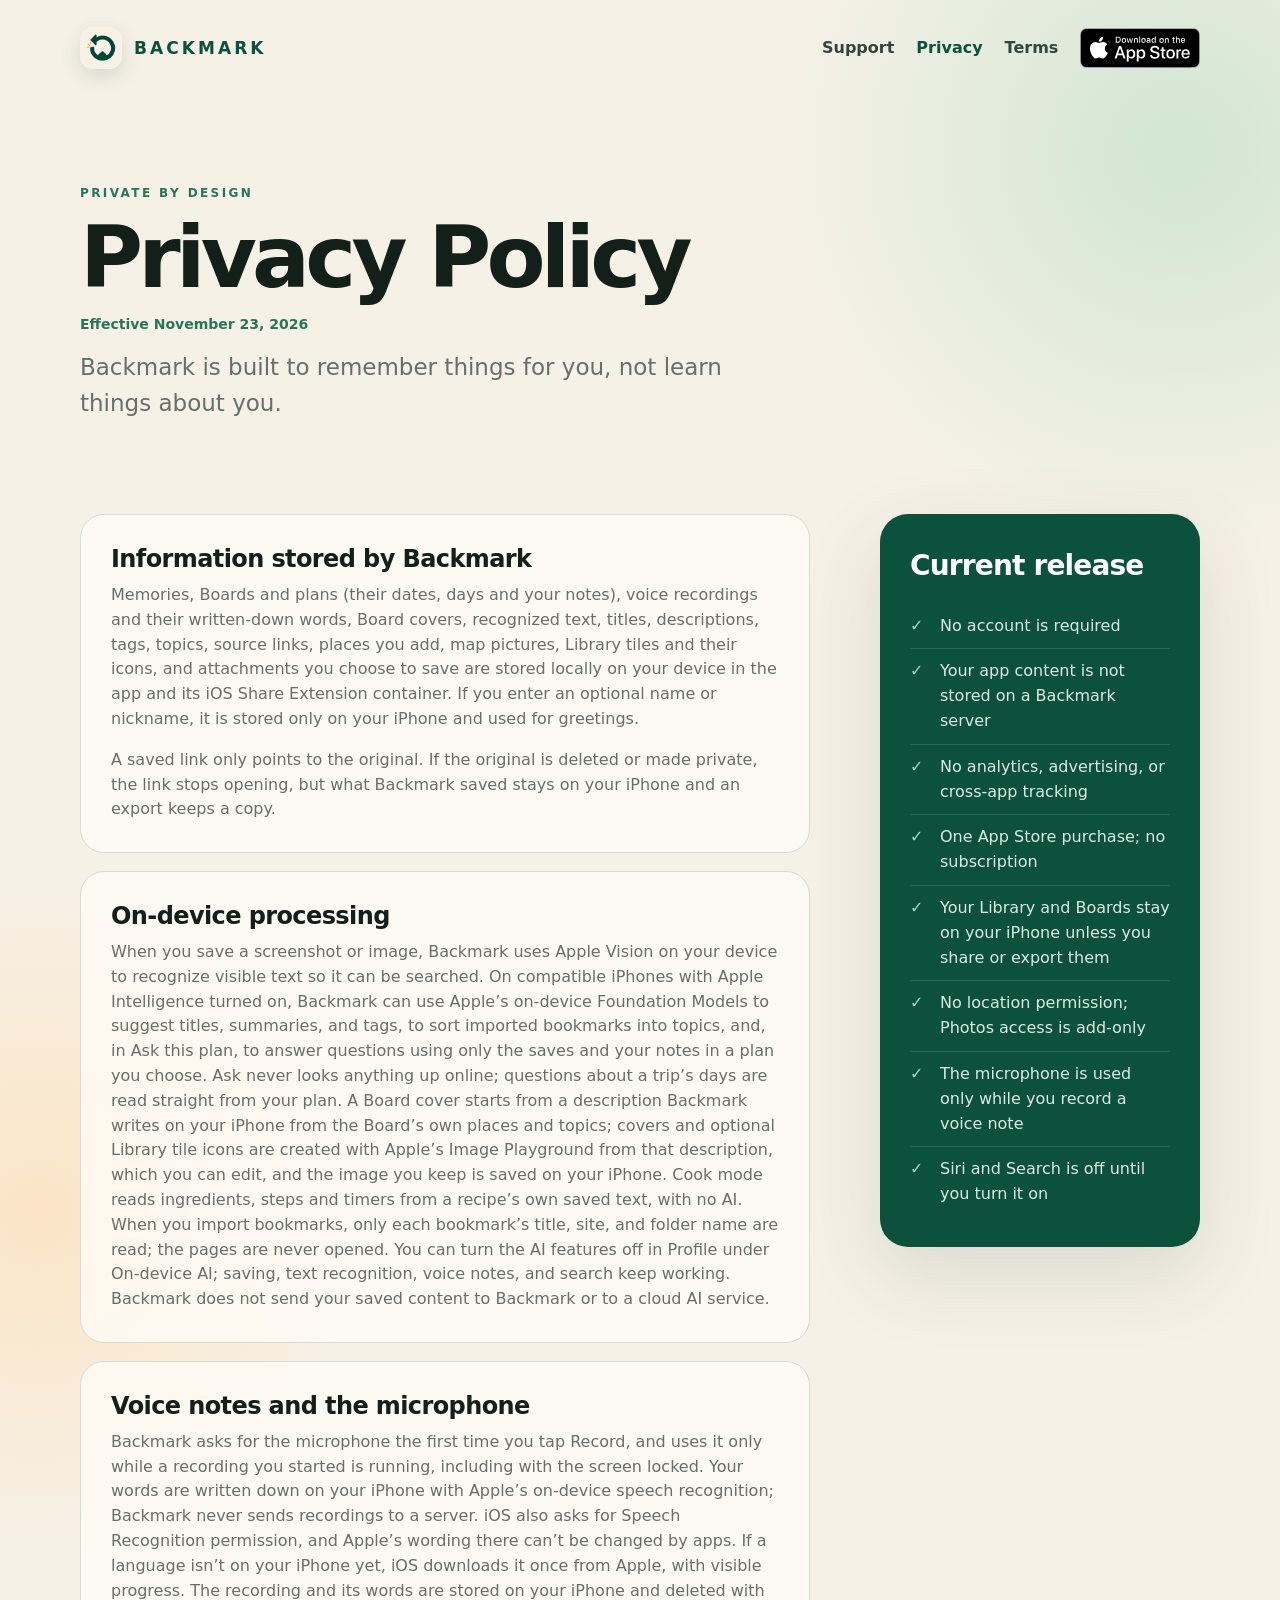
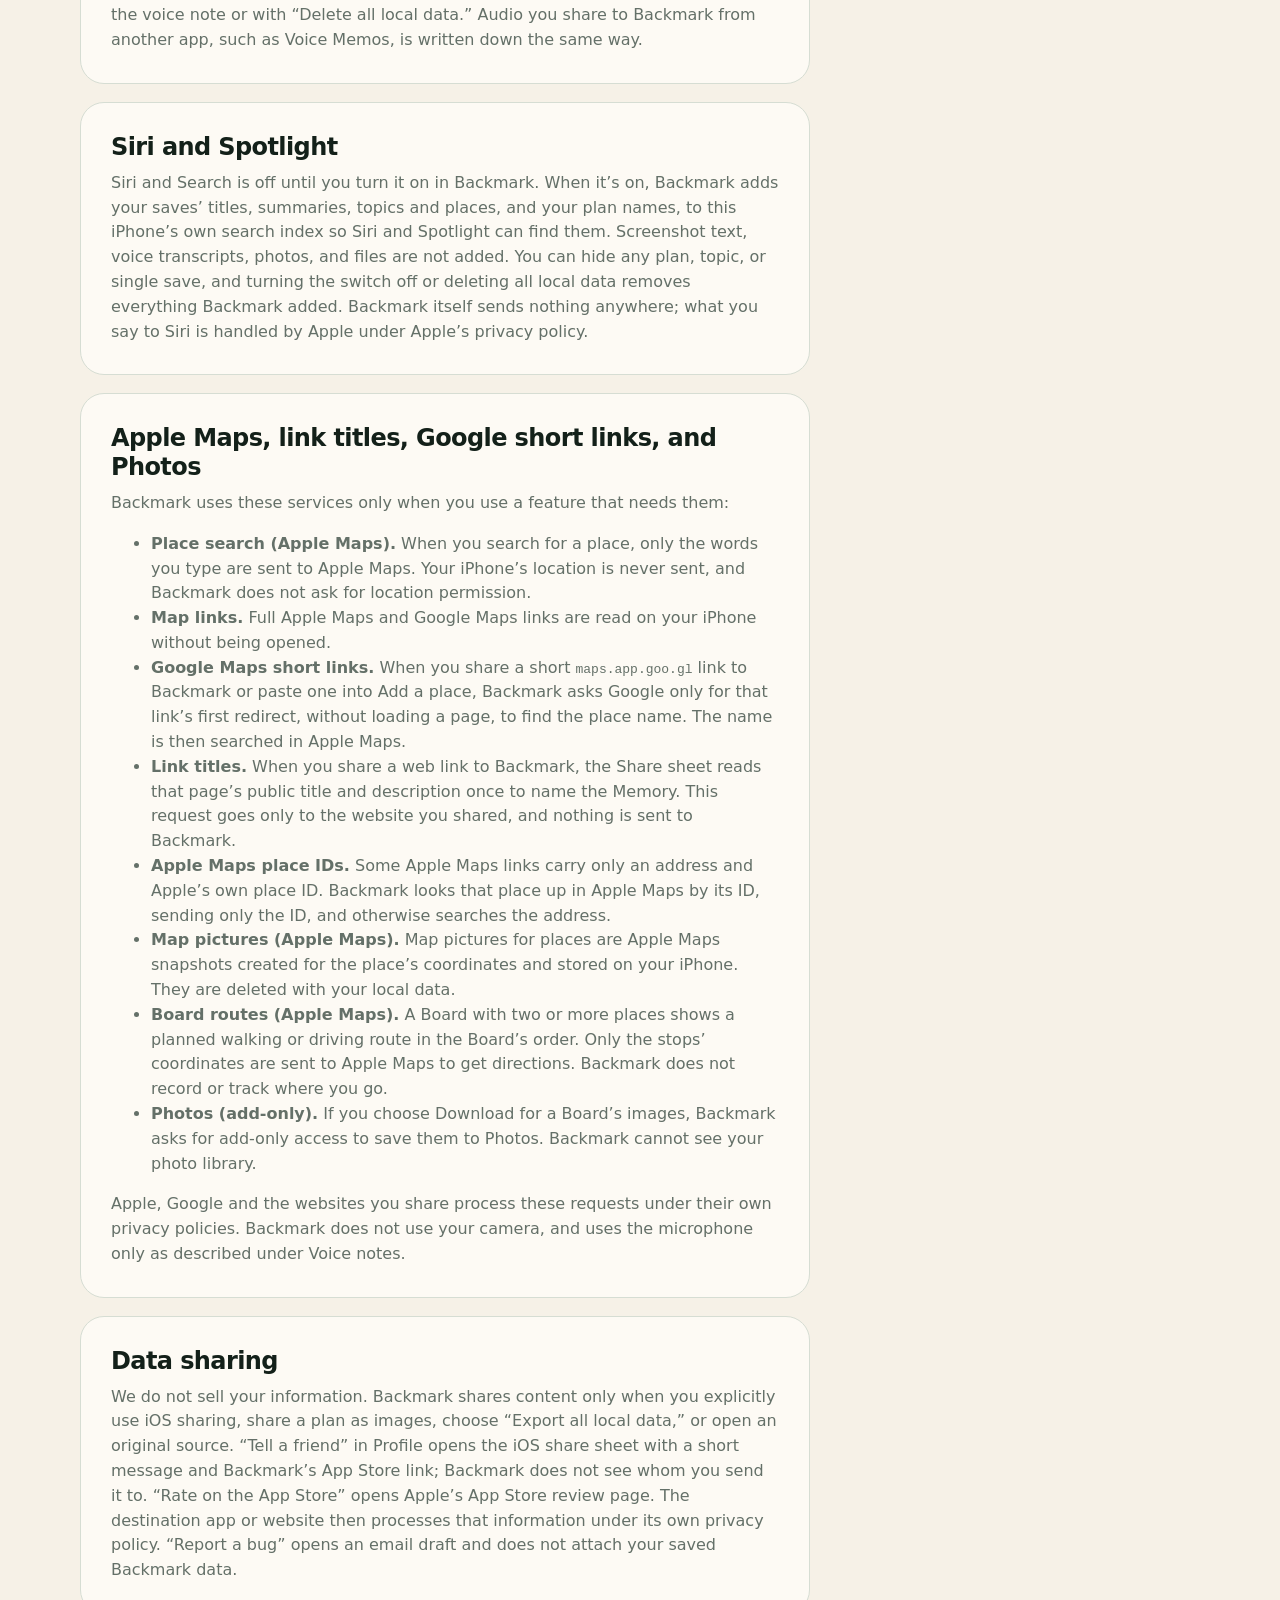
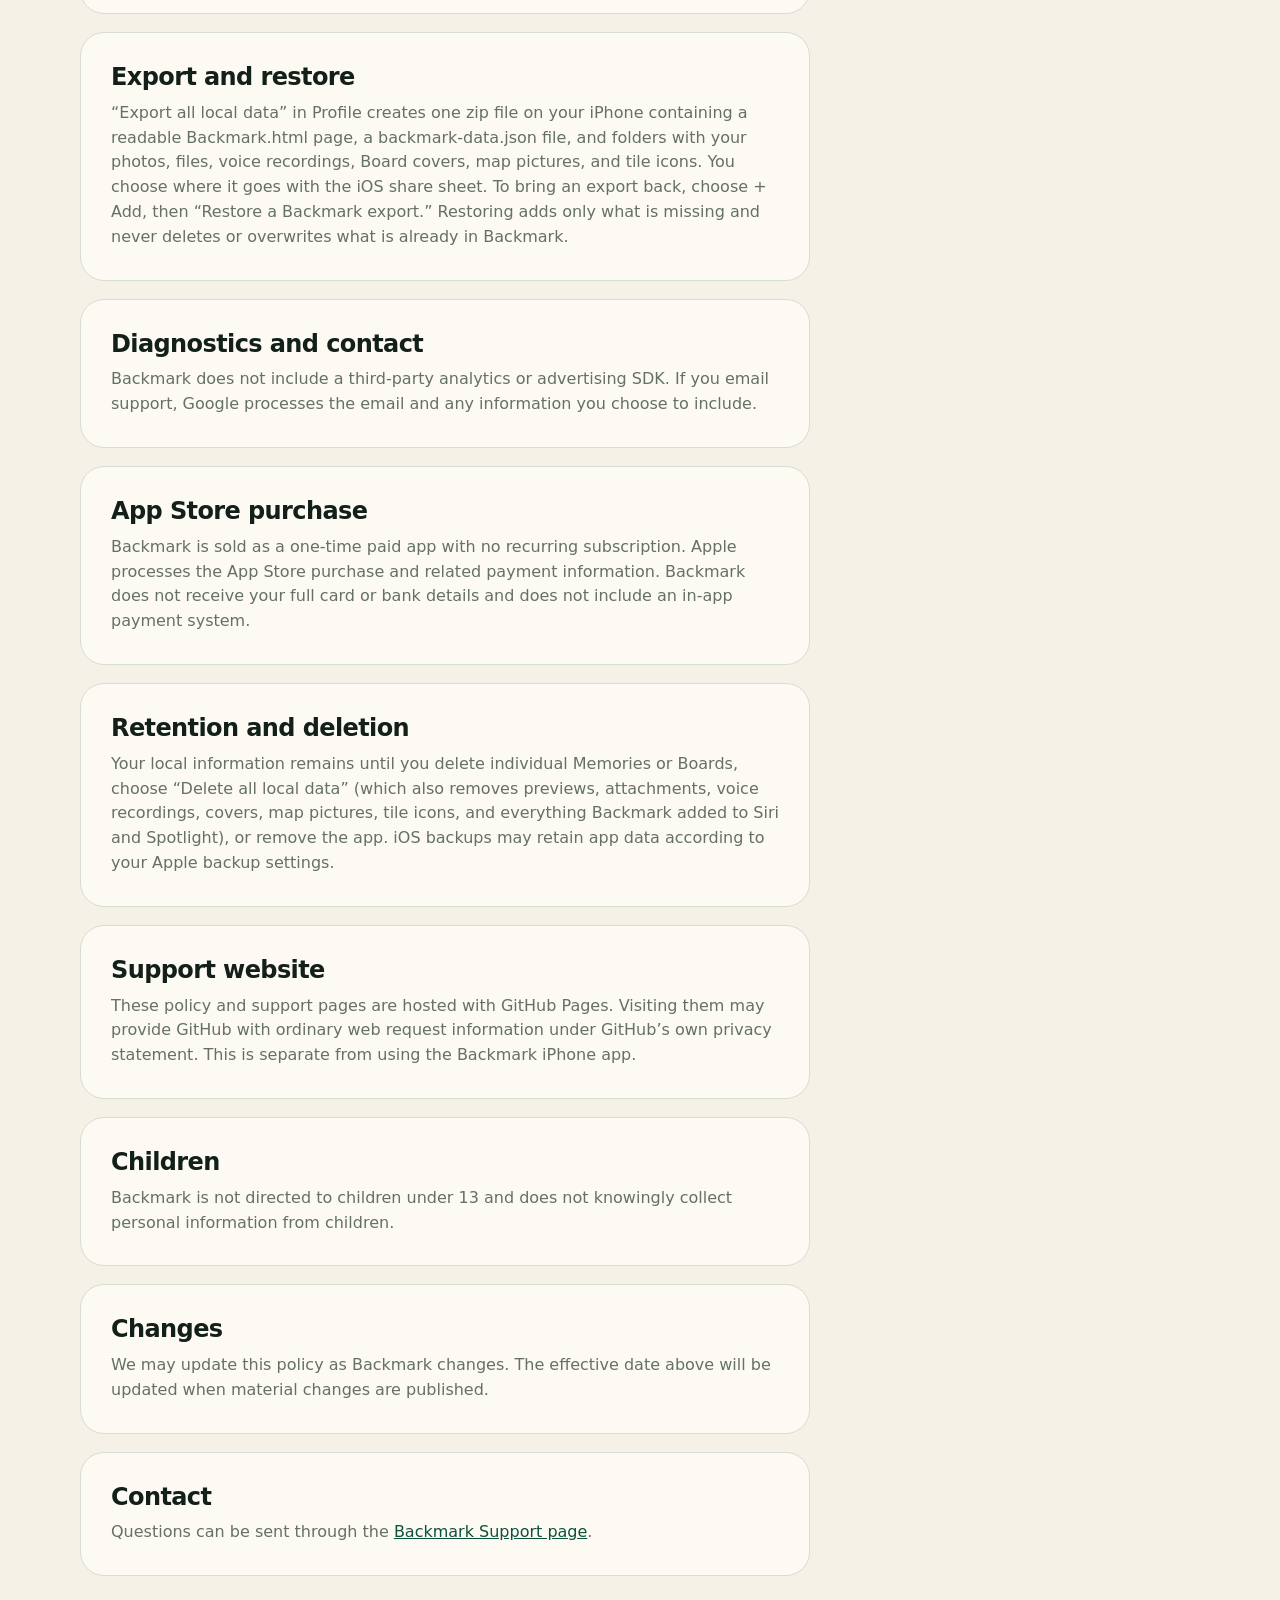
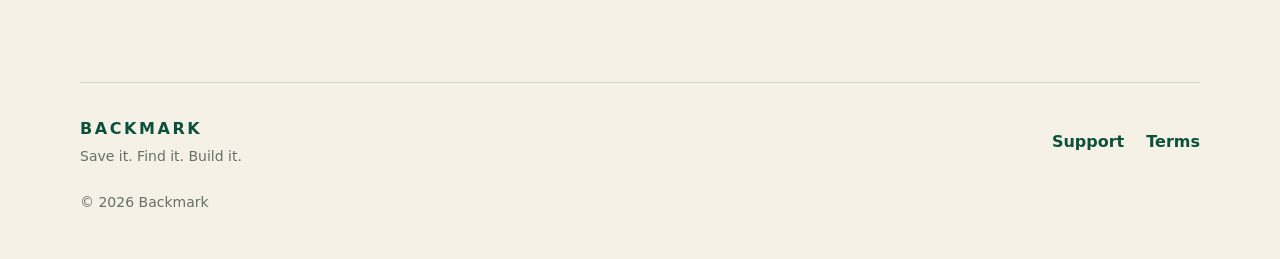
==== commit 93b2b3ee: "Describe voice notes, the microphone, Siri and Spotlight, and Ask this plan in the privacy policy an" ====
--- a/docs/privacy.html
+++ b/docs/privacy.html
@@ -8,17 +8,19 @@
 <body>
   <header class="site-header shell"><a class="brand" href="index.html"><span class="brand-mark"><img src="backmark-icon.png" alt=""></span><span>BACKMARK</span></a><nav class="links" aria-label="Main navigation"><a href="support.html">Support</a><a class="active" href="privacy.html">Privacy</a><a href="terms.html">Terms</a><a class="app-store-badge nav-badge" href="https://apps.apple.com/us/app/backmark-bookmark-organizer/id6808695961"><img src="app-store-badge.svg" alt="Download on the App Store" width="120" height="40"></a></nav></header>
   <main class="legal shell">
-    <header class="legal-hero"><p class="eyebrow">PRIVATE BY DESIGN</p><h1>Privacy Policy</h1><p class="meta">Effective October 26, 2026</p><p class="lede">Backmark is built to remember things for you, not learn things about you.</p></header>
-    <aside class="summary-card"><h2>Current release</h2><ul class="check-list"><li>No account is required</li><li>Your app content is not stored on a Backmark server</li><li>No analytics, advertising, or cross-app tracking</li><li>One App Store purchase; no subscription</li><li>Your Library and Boards stay on your iPhone unless you share or export them</li><li>No location permission; Photos access is add-only</li></ul></aside>
+    <header class="legal-hero"><p class="eyebrow">PRIVATE BY DESIGN</p><h1>Privacy Policy</h1><p class="meta">Effective November 23, 2026</p><p class="lede">Backmark is built to remember things for you, not learn things about you.</p></header>
+    <aside class="summary-card"><h2>Current release</h2><ul class="check-list"><li>No account is required</li><li>Your app content is not stored on a Backmark server</li><li>No analytics, advertising, or cross-app tracking</li><li>One App Store purchase; no subscription</li><li>Your Library and Boards stay on your iPhone unless you share or export them</li><li>No location permission; Photos access is add-only</li><li>The microphone is used only while you record a voice note</li><li>Siri and Search is off until you turn it on</li></ul></aside>
     <article class="legal-content">
-      <section><h2>Information stored by Backmark</h2><p>Memories, Boards, Board covers, recognized text, titles, descriptions, tags, topics, source links, places you add, map pictures, Library tiles and their icons, and attachments you choose to save are stored locally on your device in the app and its iOS Share Extension container. If you enter an optional name or nickname, it is stored only on your iPhone and used for greetings.</p><p>A saved link only points to the original. If the original is deleted or made private, the link stops opening, but what Backmark saved stays on your iPhone and an export keeps a copy.</p></section>
-      <section><h2>On-device processing</h2><p>When you save a screenshot or image, Backmark uses Apple Vision on your device to recognize visible text so it can be searched. On compatible iPhones with Apple Intelligence turned on, Backmark can use Apple’s on-device Foundation Models to suggest titles, summaries, and tags, to sort imported bookmarks into topics, and, in Board studio, to answer questions using only the Memories in a Board you choose or to write a caption, trip plan, checklist, or summary from those Memories. Board studio never looks anything up online, and the latest result for each Board is kept only on your iPhone and removed with “Delete all local data.” A Board cover starts from a description Backmark writes on your iPhone from the Board’s own places and topics; covers and optional Library tile icons are created with Apple’s Image Playground from that description, which you can edit, and the image you keep is saved on your iPhone. When you import bookmarks, only each bookmark’s title, site, and folder name are read; the pages are never opened. You can turn these features off in Profile under On-device AI; saving, text recognition, and search keep working. Backmark does not send your saved content to Backmark or to a cloud AI service.</p></section>
-      <section><h2>Apple Maps, link titles, Google short links, and Photos</h2><p>Backmark uses these services only when you use a feature that needs them:</p><ul><li><strong>Place search (Apple Maps).</strong> When you search for a place, only the words you type are sent to Apple Maps. Your iPhone’s location is never sent, and Backmark does not ask for location permission.</li><li><strong>Map links.</strong> Full Apple Maps and Google Maps links are read on your iPhone without being opened.</li><li><strong>Google Maps short links.</strong> When you share a short <code>maps.app.goo.gl</code> link to Backmark or paste one into Add a place, Backmark asks Google only for that link’s first redirect, without loading a page, to find the place name. The name is then searched in Apple Maps.</li><li><strong>Link titles.</strong> When you share a web link to Backmark, the Share sheet reads that page’s public title and description once to name the Memory. This request goes only to the website you shared, and nothing is sent to Backmark.</li><li><strong>Apple Maps place IDs.</strong> Some Apple Maps links carry only an address and Apple’s own place ID. Backmark looks that place up in Apple Maps by its ID, sending only the ID, and otherwise searches the address.</li><li><strong>Map pictures (Apple Maps).</strong> Map pictures for places are Apple Maps snapshots created for the place’s coordinates and stored on your iPhone. They are deleted with your local data.</li><li><strong>Board routes (Apple Maps).</strong> A Board with two or more places shows a planned walking or driving route in the Board’s order. Only the stops’ coordinates are sent to Apple Maps to get directions. Backmark does not record or track where you go.</li><li><strong>Photos (add-only).</strong> If you choose Download for a Board’s images, Backmark asks for add-only access to save them to Photos. Backmark cannot see your photo library.</li></ul><p>Apple, Google and the websites you share process these requests under their own privacy policies. Backmark does not use your camera or microphone.</p></section>
-      <section><h2>Data sharing</h2><p>We do not sell your information. Backmark shares content only when you explicitly use iOS sharing, share a Board or a Board studio result as images, choose “Export all local data,” or open an original source. “Tell a friend” in Profile opens the iOS share sheet with a short message and Backmark’s App Store link; Backmark does not see whom you send it to. “Rate on the App Store” opens Apple’s App Store review page. The destination app or website then processes that information under its own privacy policy. “Report a bug” opens an email draft and does not attach your saved Backmark data.</p></section>
-      <section><h2>Export and restore</h2><p>“Export all local data” in Profile creates one zip file on your iPhone containing a readable Backmark.html page, a backmark-data.json file, and folders with your photos, files, Board covers, map pictures, and tile icons. You choose where it goes with the iOS share sheet. To bring an export back, choose + Add, then “Restore a Backmark export.” Restoring adds only what is missing and never deletes or overwrites what is already in Backmark.</p></section>
+      <section><h2>Information stored by Backmark</h2><p>Memories, Boards and plans (their dates, days and your notes), voice recordings and their written-down words, Board covers, recognized text, titles, descriptions, tags, topics, source links, places you add, map pictures, Library tiles and their icons, and attachments you choose to save are stored locally on your device in the app and its iOS Share Extension container. If you enter an optional name or nickname, it is stored only on your iPhone and used for greetings.</p><p>A saved link only points to the original. If the original is deleted or made private, the link stops opening, but what Backmark saved stays on your iPhone and an export keeps a copy.</p></section>
+      <section><h2>On-device processing</h2><p>When you save a screenshot or image, Backmark uses Apple Vision on your device to recognize visible text so it can be searched. On compatible iPhones with Apple Intelligence turned on, Backmark can use Apple’s on-device Foundation Models to suggest titles, summaries, and tags, to sort imported bookmarks into topics, and, in Ask this plan, to answer questions using only the saves and your notes in a plan you choose. Ask never looks anything up online; questions about a trip’s days are read straight from your plan. A Board cover starts from a description Backmark writes on your iPhone from the Board’s own places and topics; covers and optional Library tile icons are created with Apple’s Image Playground from that description, which you can edit, and the image you keep is saved on your iPhone. Cook mode reads ingredients, steps and timers from a recipe’s own saved text, with no AI. When you import bookmarks, only each bookmark’s title, site, and folder name are read; the pages are never opened. You can turn the AI features off in Profile under On-device AI; saving, text recognition, voice notes, and search keep working. Backmark does not send your saved content to Backmark or to a cloud AI service.</p></section>
+      <section><h2>Voice notes and the microphone</h2><p>Backmark asks for the microphone the first time you tap Record, and uses it only while a recording you started is running, including with the screen locked. Your words are written down on your iPhone with Apple’s on-device speech recognition; Backmark never sends recordings to a server. iOS also asks for Speech Recognition permission, and Apple’s wording there can’t be changed by apps. If a language isn’t on your iPhone yet, iOS downloads it once from Apple, with visible progress. The recording and its words are stored on your iPhone and deleted with the voice note or with “Delete all local data.” Audio you share to Backmark from another app, such as Voice Memos, is written down the same way.</p></section>
+      <section><h2>Siri and Spotlight</h2><p>Siri and Search is off until you turn it on in Backmark. When it’s on, Backmark adds your saves’ titles, summaries, topics and places, and your plan names, to this iPhone’s own search index so Siri and Spotlight can find them. Screenshot text, voice transcripts, photos, and files are not added. You can hide any plan, topic, or single save, and turning the switch off or deleting all local data removes everything Backmark added. Backmark itself sends nothing anywhere; what you say to Siri is handled by Apple under Apple’s privacy policy.</p></section>
+      <section><h2>Apple Maps, link titles, Google short links, and Photos</h2><p>Backmark uses these services only when you use a feature that needs them:</p><ul><li><strong>Place search (Apple Maps).</strong> When you search for a place, only the words you type are sent to Apple Maps. Your iPhone’s location is never sent, and Backmark does not ask for location permission.</li><li><strong>Map links.</strong> Full Apple Maps and Google Maps links are read on your iPhone without being opened.</li><li><strong>Google Maps short links.</strong> When you share a short <code>maps.app.goo.gl</code> link to Backmark or paste one into Add a place, Backmark asks Google only for that link’s first redirect, without loading a page, to find the place name. The name is then searched in Apple Maps.</li><li><strong>Link titles.</strong> When you share a web link to Backmark, the Share sheet reads that page’s public title and description once to name the Memory. This request goes only to the website you shared, and nothing is sent to Backmark.</li><li><strong>Apple Maps place IDs.</strong> Some Apple Maps links carry only an address and Apple’s own place ID. Backmark looks that place up in Apple Maps by its ID, sending only the ID, and otherwise searches the address.</li><li><strong>Map pictures (Apple Maps).</strong> Map pictures for places are Apple Maps snapshots created for the place’s coordinates and stored on your iPhone. They are deleted with your local data.</li><li><strong>Board routes (Apple Maps).</strong> A Board with two or more places shows a planned walking or driving route in the Board’s order. Only the stops’ coordinates are sent to Apple Maps to get directions. Backmark does not record or track where you go.</li><li><strong>Photos (add-only).</strong> If you choose Download for a Board’s images, Backmark asks for add-only access to save them to Photos. Backmark cannot see your photo library.</li></ul><p>Apple, Google and the websites you share process these requests under their own privacy policies. Backmark does not use your camera, and uses the microphone only as described under Voice notes.</p></section>
+      <section><h2>Data sharing</h2><p>We do not sell your information. Backmark shares content only when you explicitly use iOS sharing, share a plan as images, choose “Export all local data,” or open an original source. “Tell a friend” in Profile opens the iOS share sheet with a short message and Backmark’s App Store link; Backmark does not see whom you send it to. “Rate on the App Store” opens Apple’s App Store review page. The destination app or website then processes that information under its own privacy policy. “Report a bug” opens an email draft and does not attach your saved Backmark data.</p></section>
+      <section><h2>Export and restore</h2><p>“Export all local data” in Profile creates one zip file on your iPhone containing a readable Backmark.html page, a backmark-data.json file, and folders with your photos, files, voice recordings, Board covers, map pictures, and tile icons. You choose where it goes with the iOS share sheet. To bring an export back, choose + Add, then “Restore a Backmark export.” Restoring adds only what is missing and never deletes or overwrites what is already in Backmark.</p></section>
       <section><h2>Diagnostics and contact</h2><p>Backmark does not include a third-party analytics or advertising SDK. If you email support, Google processes the email and any information you choose to include.</p></section>
       <section><h2>App Store purchase</h2><p>Backmark is sold as a one-time paid app with no recurring subscription. Apple processes the App Store purchase and related payment information. Backmark does not receive your full card or bank details and does not include an in-app payment system.</p></section>
-      <section><h2>Retention and deletion</h2><p>Your local information remains until you delete individual Memories or Boards, choose “Delete all local data” (which also removes previews, attachments, covers, map pictures, and tile icons), or remove the app. iOS backups may retain app data according to your Apple backup settings.</p></section>
+      <section><h2>Retention and deletion</h2><p>Your local information remains until you delete individual Memories or Boards, choose “Delete all local data” (which also removes previews, attachments, voice recordings, covers, map pictures, tile icons, and everything Backmark added to Siri and Spotlight), or remove the app. iOS backups may retain app data according to your Apple backup settings.</p></section>
       <section><h2>Support website</h2><p>These policy and support pages are hosted with GitHub Pages. Visiting them may provide GitHub with ordinary web request information under GitHub’s own privacy statement. This is separate from using the Backmark iPhone app.</p></section>
       <section><h2>Children</h2><p>Backmark is not directed to children under 13 and does not knowingly collect personal information from children.</p></section>
       <section><h2>Changes</h2><p>We may update this policy as Backmark changes. The effective date above will be updated when material changes are published.</p></section>
--- a/docs/backmark-2026.css
+++ b/docs/backmark-2026.css
@@ -83,6 +83,7 @@
 .whats-new-heading h2 { margin-bottom: 0; font-size: clamp(38px, 5.3vw, 64px); line-height: 1.02; letter-spacing: -.045em; }
 .whats-new-heading > p { margin: 0; color: var(--muted); font-size: 19px; }
 .new-grid { display: grid; grid-template-columns: repeat(3, 1fr); gap: 16px; }
+.new-grid.four { grid-template-columns: repeat(2, 1fr); }
 .new-card { padding: 26px; border: 1px solid var(--line); border-radius: 26px; background: rgba(255, 253, 248, .82); box-shadow: 0 18px 46px rgba(36, 67, 49, .07); }
 .new-card-top { display: flex; align-items: center; gap: 12px; margin-bottom: 22px; }
 .new-icon { display: grid; place-items: center; width: 44px; height: 44px; border-radius: 14px; background: var(--amber-soft); }
@@ -139,7 +140,7 @@
   .hero { grid-template-columns: 1fr; min-height: auto; padding-top: 48px; }
   .icon-stage { min-height: 430px; }
   .showcase-video { grid-template-columns: 1fr; gap: 30px; }
-  .new-grid, .whats-new-heading { grid-template-columns: 1fr; }
+  .new-grid, .new-grid.four, .whats-new-heading { grid-template-columns: 1fr; }
   .intro-video { width: min(100%, 380px); justify-self: center; }
   .legal { grid-template-columns: 1fr; gap: 28px; padding-top: 56px; }
   .legal-hero, .summary-card, .legal-content, .support-card, .support-content { grid-column: 1; }
@@ -176,3 +177,91 @@
   html { scroll-behavior: auto; }
   *, *::before, *::after { transition-duration: .01ms !important; }
 }
+
+
+/* 2.0 feature cards: illustration on top, words below; gentle looping motion. */
+.whats-new-heading h2 span { color: var(--green-bright); }
+.feature-grid { display: grid; grid-template-columns: repeat(2, 1fr); gap: 18px; }
+.feature { overflow: hidden; border: 1px solid var(--line); border-radius: 28px; background: var(--paper); box-shadow: 0 18px 46px rgba(36, 67, 49, .07); }
+.feature-art { position: relative; aspect-ratio: 400 / 220; background: radial-gradient(circle at 20% 30%, rgba(255, 236, 213, .9), transparent 60%), linear-gradient(140deg, #eef5e9, #dcefe3); }
+.art-plan { background: radial-gradient(circle at 80% 20%, rgba(255, 236, 213, .9), transparent 55%), linear-gradient(140deg, #f3f0e2, #dcefe3); }
+.art-ask { background: radial-gradient(circle at 85% 70%, rgba(168, 217, 188, .6), transparent 55%), linear-gradient(140deg, #f5efe2, #e6f1e6); }
+.art-siri { background: radial-gradient(circle at 25% 50%, rgba(168, 217, 188, .7), transparent 55%), linear-gradient(140deg, #eef5ee, #f6efe0); }
+.feature-art svg { position: absolute; inset: 0; width: 100%; height: 100%; }
+.feature-copy { padding: 22px 26px 26px; }
+.feature-copy .step { margin: 0 0 10px; }
+.feature-copy h3 { margin: 0 0 8px; font-size: 26px; line-height: 1.1; letter-spacing: -.03em; }
+.feature-copy p:not(.step) { margin: 0; color: var(--muted); font-size: 16px; }
+
+/* Voice: rings breathe, bars dance, the note writes itself and earns a star. */
+.mic-ring { fill: none; stroke: #287557; stroke-width: 3; opacity: 0; transform-origin: 92px 110px; animation: ring 2.4s ease-out infinite; }
+.mic-ring.r2 { animation-delay: 1.2s; }
+@keyframes ring { from { transform: scale(1); opacity: .5; } to { transform: scale(1.7); opacity: 0; } }
+.wave rect { fill: #d8862d; transform-box: fill-box; transform-origin: center; animation: bar 1.1s ease-in-out infinite; }
+.wave rect:nth-child(2) { animation-delay: .15s; } .wave rect:nth-child(3) { animation-delay: .3s; }
+.wave rect:nth-child(4) { animation-delay: .45s; } .wave rect:nth-child(5) { animation-delay: .6s; } .wave rect:nth-child(6) { animation-delay: .75s; }
+@keyframes bar { 0%, 100% { transform: scaleY(.45); } 50% { transform: scaleY(1); } }
+.ln { fill: #c9d3cb; transform-box: fill-box; transform-origin: left; animation: write 4s ease-in-out infinite; }
+.ln.l2 { animation-delay: .35s; } .ln.l3 { animation-delay: .7s; }
+@keyframes write { 0% { transform: scaleX(0); } 25%, 85% { transform: scaleX(1); } 100% { transform: scaleX(0); } }
+.star { transform-box: fill-box; transform-origin: center; animation: pop 4s ease-in-out infinite; }
+@keyframes pop { 0%, 30% { transform: scale(0); } 40% { transform: scale(1.3); } 48%, 85% { transform: scale(1); } 100% { transform: scale(0); } }
+
+/* Trip: days drop in, the route draws, pins bounce on. */
+.dow { font: 900 13px/1 -apple-system, system-ui, sans-serif; letter-spacing: .12em; fill: #a8d9bc; }
+.dow.amber { fill: #d8862d; }
+.dnum { font: 900 30px/1 -apple-system, system-ui, sans-serif; fill: #fffdf8; }
+.dnum.ink { fill: #132019; }
+.day { transform-box: fill-box; animation: drop 5s ease-in-out infinite; }
+.day.d2 { animation-delay: .2s; } .day.d3 { animation-delay: .4s; }
+@keyframes drop { 0% { transform: translateY(-24px); opacity: 0; } 10%, 88% { transform: translateY(0); opacity: 1; } 100% { transform: translateY(-24px); opacity: 0; } }
+.route { stroke-dasharray: 2 12; animation: march 1.4s linear infinite; }
+@keyframes march { to { stroke-dashoffset: -28; } }
+.pin { transform-box: fill-box; transform-origin: bottom; animation: bounce 5s ease-in-out infinite; }
+.pin.p1 { animation-delay: .6s; } .pin.p2 { animation-delay: .9s; } .pin.p3 { animation-delay: 1.2s; }
+@keyframes bounce { 0% { transform: translateY(-30px) scale(.6); opacity: 0; } 8% { transform: translateY(4px) scale(1.05); opacity: 1; } 12%, 86% { transform: translateY(0) scale(1); opacity: 1; } 100% { transform: translateY(-30px) scale(.6); opacity: 0; } }
+
+/* Ask: the question sends, dots type, the answer arrives with its source. */
+.bubble { transform-box: fill-box; transform-origin: left bottom; }
+.bubble.q { transform-origin: right bottom; animation: q 6s ease-out infinite; }
+.bubble.typing { animation: typing 6s ease-in-out infinite; }
+.bubble.a { animation: a 6s ease-out infinite; }
+@keyframes q { 0% { transform: scale(.6); opacity: 0; } 6%, 92% { transform: scale(1); opacity: 1; } 100% { opacity: 0; } }
+@keyframes typing { 0%, 10% { opacity: 0; } 14%, 30% { opacity: 1; } 34%, 100% { opacity: 0; } }
+@keyframes a { 0%, 32% { transform: scale(.7); opacity: 0; } 40%, 92% { transform: scale(1); opacity: 1; } 100% { opacity: 0; } }
+.dot { fill: #287557; animation: blink 1s infinite; } .dot.t2 { animation-delay: .2s; } .dot.t3 { animation-delay: .4s; }
+@keyframes blink { 0%, 100% { opacity: .25; } 50% { opacity: 1; } }
+.chip { animation: glow 6s ease-in-out infinite; }
+@keyframes glow { 0%, 50% { opacity: 0; } 58%, 92% { opacity: 1; } 100% { opacity: 0; } }
+.spark { transform-box: fill-box; transform-origin: center; animation: twinkle 3s ease-in-out infinite; }
+@keyframes twinkle { 0%, 100% { transform: scale(.6) rotate(0); opacity: .4; } 50% { transform: scale(1.1) rotate(45deg); opacity: 1; } }
+
+/* Siri: the orb pulses, the query types, results slide in. */
+.orb-ring { fill: none; stroke: #a8d9bc; stroke-width: 4; transform-origin: 92px 110px; animation: ring 2.2s ease-out infinite; }
+.orb-ring.o2 { animation-delay: 1.1s; }
+.query { transform-box: fill-box; transform-origin: left; animation: write 5s steps(9) infinite; }
+.result { transform-box: fill-box; animation: slide 5s ease-out infinite; }
+.result.r2 { animation-delay: .25s; }
+@keyframes slide { 0%, 28% { transform: translateX(24px); opacity: 0; } 38%, 88% { transform: translateX(0); opacity: 1; } 100% { opacity: 0; } }
+
+/* Cards rise in on scroll (only when JavaScript runs and motion is allowed). */
+.motion .reveal { opacity: 0; transform: translateY(28px); transition: opacity .7s ease, transform .7s cubic-bezier(.2, .8, .2, 1); }
+.motion .reveal.in { opacity: 1; transform: none; }
+.motion .feature-grid .reveal:nth-child(2) { transition-delay: .1s; }
+.motion .feature-grid .reveal:nth-child(3) { transition-delay: .2s; }
+.motion .feature-grid .reveal:nth-child(4) { transition-delay: .3s; }
+
+@media (max-width: 820px) { .feature-grid { grid-template-columns: 1fr; } }
+@media (prefers-reduced-motion: reduce) {
+  .feature-art *, .feature-art svg * { animation: none !important; }
+  .ln, .query { transform: none; } .star, .chip, .bubble.a, .result, .pin, .day { opacity: 1; transform: none; }
+  .bubble.typing { display: none; }
+}
+
+
+/* Hero: the animated Backmark overview (saves fly in, are found, become a plan) in a soft rounded window. */
+.hero-motion { position: relative; margin: 0; justify-self: center; width: min(100%, 620px); aspect-ratio: 4 / 3; border-radius: 40px; overflow: hidden;
+  background: linear-gradient(140deg, #eef3dd, #d8ebe3); box-shadow: var(--shadow); border: 1px solid rgba(255, 255, 255, .7); }
+.hero-motion video { width: 100%; height: 100%; object-fit: cover; display: block;
+  -webkit-mask-image: linear-gradient(90deg, transparent 0, #000 7%, #000 93%, transparent 100%);
+  mask-image: linear-gradient(90deg, transparent 0, #000 7%, #000 93%, transparent 100%); }
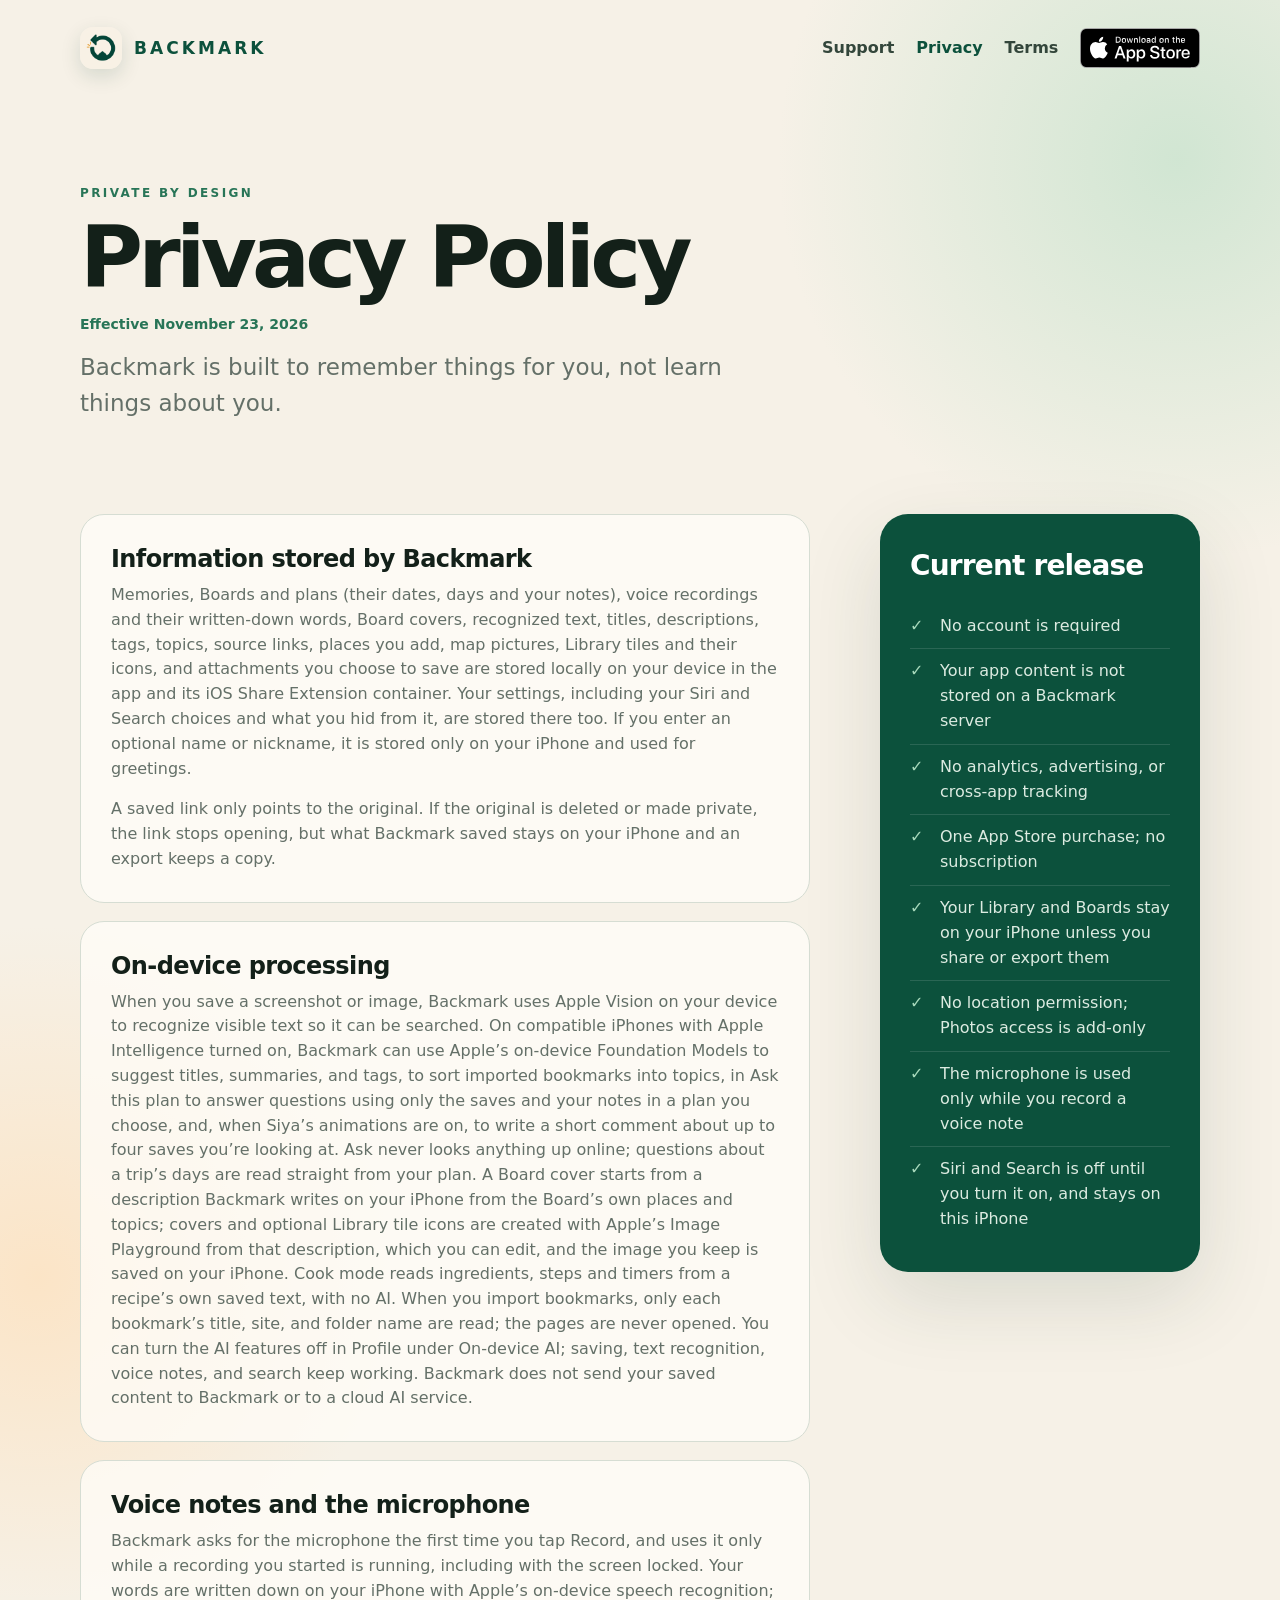
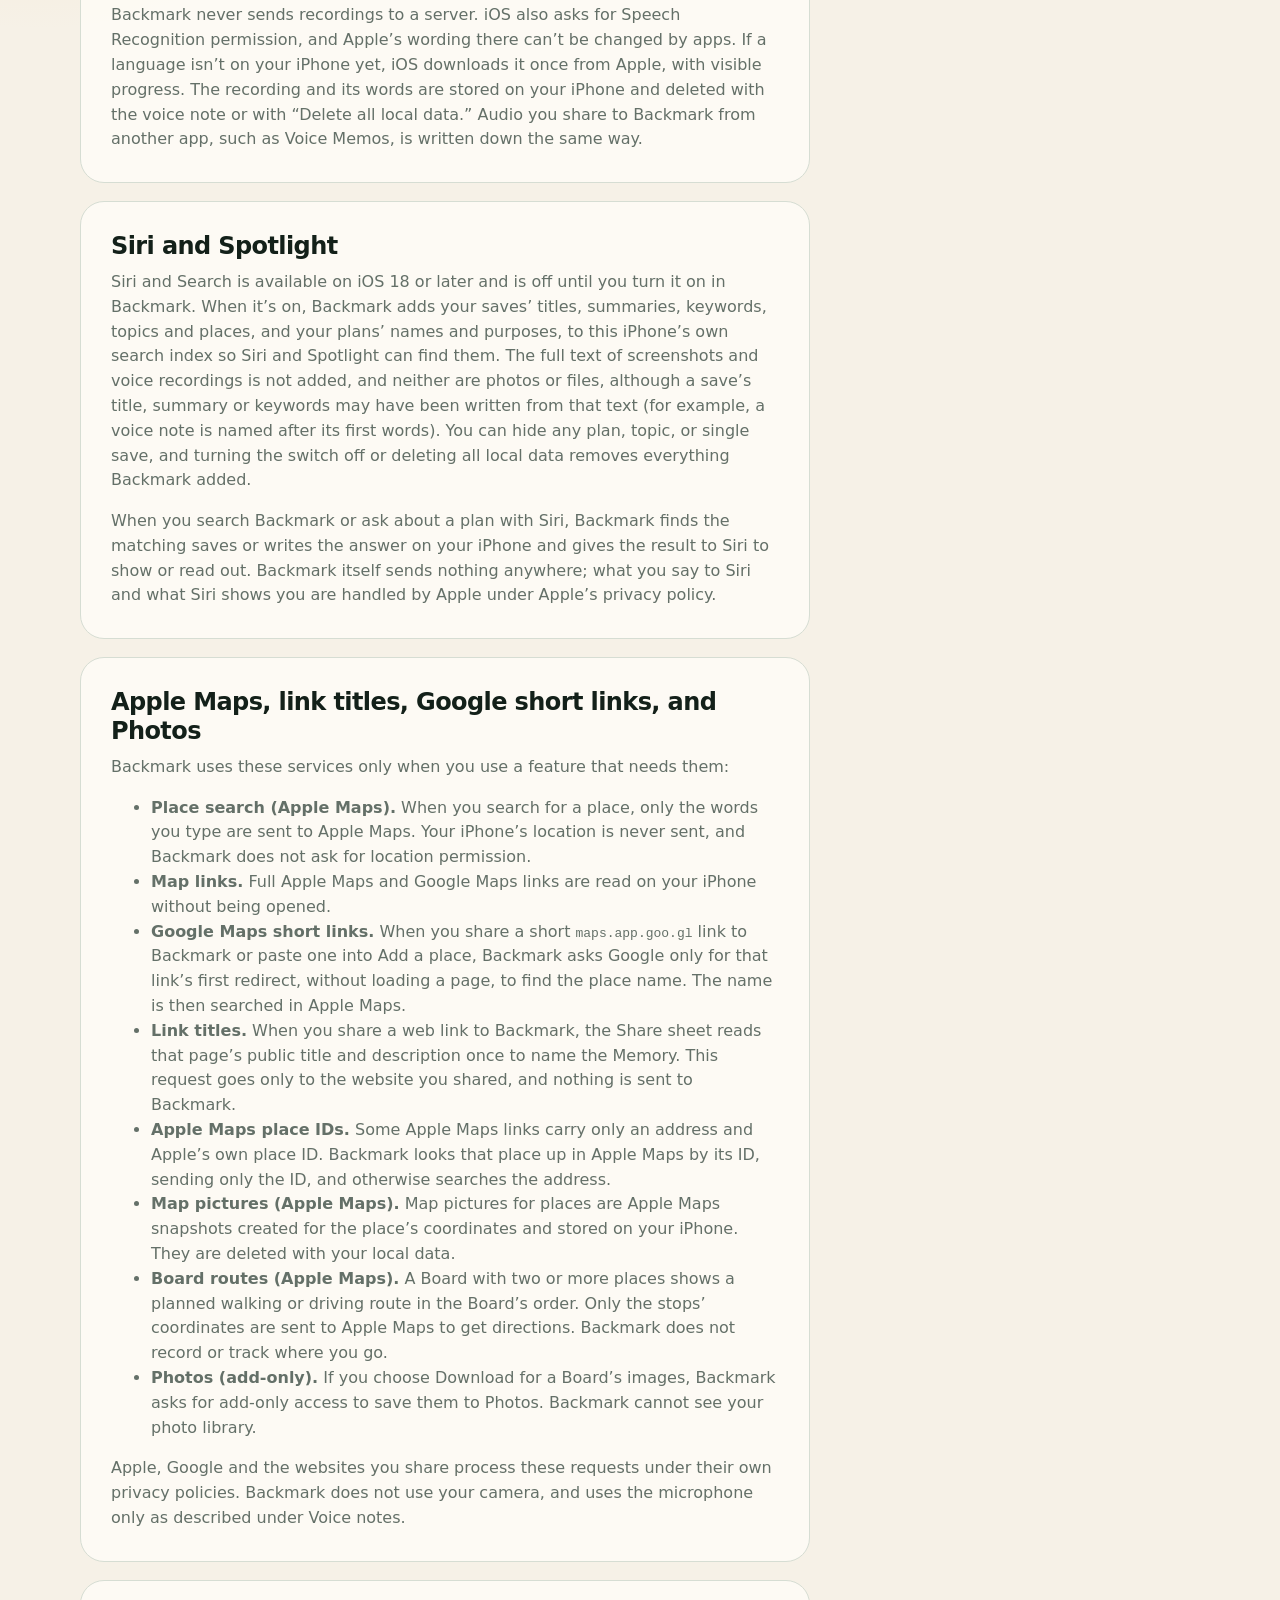
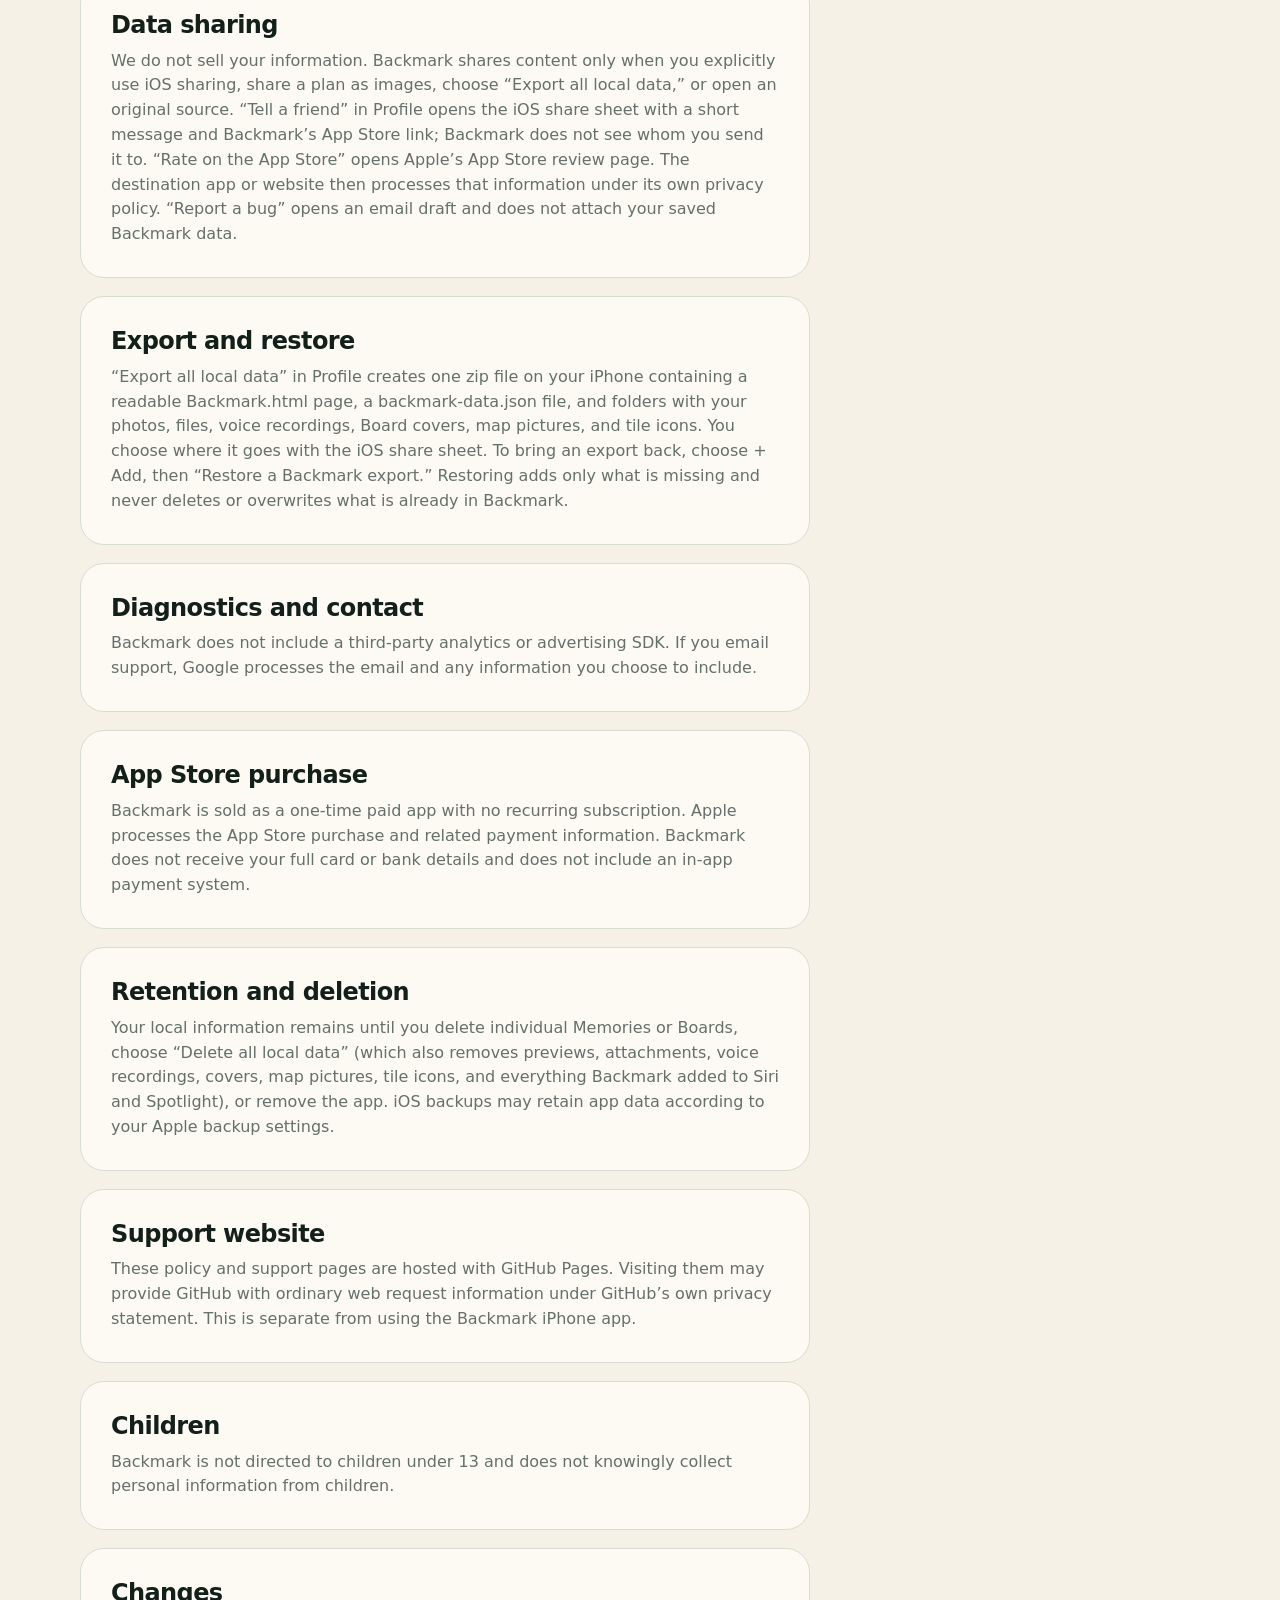
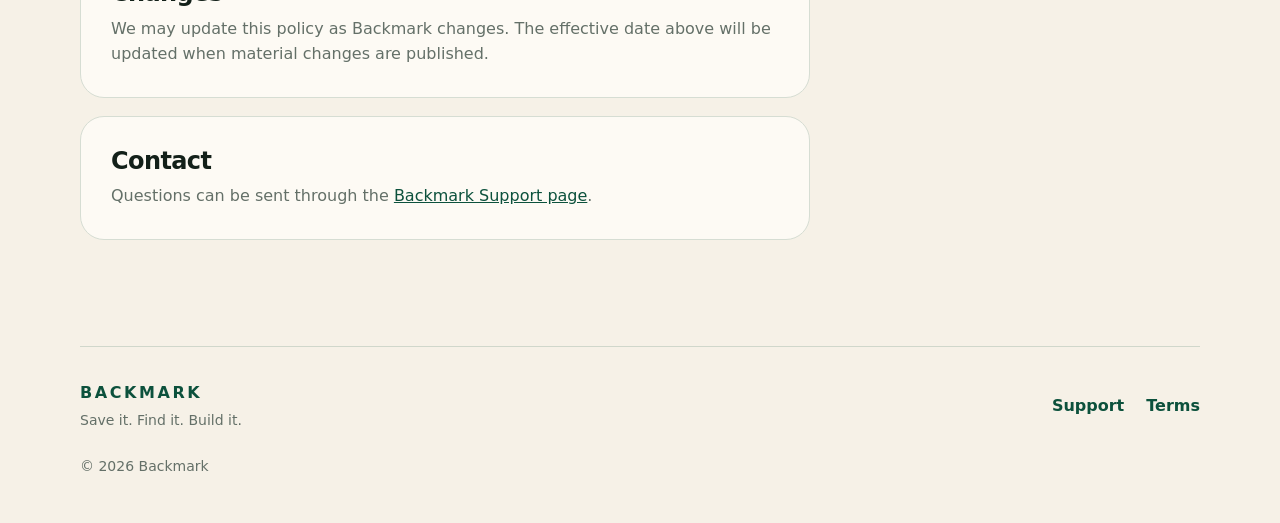
==== commit 643b2048: "Make the privacy policy, terms and help match 2.0 exactly: Spotlight keywords, Siri answers, Siya co" ====
--- a/docs/privacy.html
+++ b/docs/privacy.html
@@ -9,12 +9,12 @@
   <header class="site-header shell"><a class="brand" href="index.html"><span class="brand-mark"><img src="backmark-icon.png" alt=""></span><span>BACKMARK</span></a><nav class="links" aria-label="Main navigation"><a href="support.html">Support</a><a class="active" href="privacy.html">Privacy</a><a href="terms.html">Terms</a><a class="app-store-badge nav-badge" href="https://apps.apple.com/us/app/backmark-bookmark-organizer/id6808695961"><img src="app-store-badge.svg" alt="Download on the App Store" width="120" height="40"></a></nav></header>
   <main class="legal shell">
     <header class="legal-hero"><p class="eyebrow">PRIVATE BY DESIGN</p><h1>Privacy Policy</h1><p class="meta">Effective November 23, 2026</p><p class="lede">Backmark is built to remember things for you, not learn things about you.</p></header>
-    <aside class="summary-card"><h2>Current release</h2><ul class="check-list"><li>No account is required</li><li>Your app content is not stored on a Backmark server</li><li>No analytics, advertising, or cross-app tracking</li><li>One App Store purchase; no subscription</li><li>Your Library and Boards stay on your iPhone unless you share or export them</li><li>No location permission; Photos access is add-only</li><li>The microphone is used only while you record a voice note</li><li>Siri and Search is off until you turn it on</li></ul></aside>
+    <aside class="summary-card"><h2>Current release</h2><ul class="check-list"><li>No account is required</li><li>Your app content is not stored on a Backmark server</li><li>No analytics, advertising, or cross-app tracking</li><li>One App Store purchase; no subscription</li><li>Your Library and Boards stay on your iPhone unless you share or export them</li><li>No location permission; Photos access is add-only</li><li>The microphone is used only while you record a voice note</li><li>Siri and Search is off until you turn it on, and stays on this iPhone</li></ul></aside>
     <article class="legal-content">
-      <section><h2>Information stored by Backmark</h2><p>Memories, Boards and plans (their dates, days and your notes), voice recordings and their written-down words, Board covers, recognized text, titles, descriptions, tags, topics, source links, places you add, map pictures, Library tiles and their icons, and attachments you choose to save are stored locally on your device in the app and its iOS Share Extension container. If you enter an optional name or nickname, it is stored only on your iPhone and used for greetings.</p><p>A saved link only points to the original. If the original is deleted or made private, the link stops opening, but what Backmark saved stays on your iPhone and an export keeps a copy.</p></section>
-      <section><h2>On-device processing</h2><p>When you save a screenshot or image, Backmark uses Apple Vision on your device to recognize visible text so it can be searched. On compatible iPhones with Apple Intelligence turned on, Backmark can use Apple’s on-device Foundation Models to suggest titles, summaries, and tags, to sort imported bookmarks into topics, and, in Ask this plan, to answer questions using only the saves and your notes in a plan you choose. Ask never looks anything up online; questions about a trip’s days are read straight from your plan. A Board cover starts from a description Backmark writes on your iPhone from the Board’s own places and topics; covers and optional Library tile icons are created with Apple’s Image Playground from that description, which you can edit, and the image you keep is saved on your iPhone. Cook mode reads ingredients, steps and timers from a recipe’s own saved text, with no AI. When you import bookmarks, only each bookmark’s title, site, and folder name are read; the pages are never opened. You can turn the AI features off in Profile under On-device AI; saving, text recognition, voice notes, and search keep working. Backmark does not send your saved content to Backmark or to a cloud AI service.</p></section>
+      <section><h2>Information stored by Backmark</h2><p>Memories, Boards and plans (their dates, days and your notes), voice recordings and their written-down words, Board covers, recognized text, titles, descriptions, tags, topics, source links, places you add, map pictures, Library tiles and their icons, and attachments you choose to save are stored locally on your device in the app and its iOS Share Extension container. Your settings, including your Siri and Search choices and what you hid from it, are stored there too. If you enter an optional name or nickname, it is stored only on your iPhone and used for greetings.</p><p>A saved link only points to the original. If the original is deleted or made private, the link stops opening, but what Backmark saved stays on your iPhone and an export keeps a copy.</p></section>
+      <section><h2>On-device processing</h2><p>When you save a screenshot or image, Backmark uses Apple Vision on your device to recognize visible text so it can be searched. On compatible iPhones with Apple Intelligence turned on, Backmark can use Apple’s on-device Foundation Models to suggest titles, summaries, and tags, to sort imported bookmarks into topics, in Ask this plan to answer questions using only the saves and your notes in a plan you choose, and, when Siya’s animations are on, to write a short comment about up to four saves you’re looking at. Ask never looks anything up online; questions about a trip’s days are read straight from your plan. A Board cover starts from a description Backmark writes on your iPhone from the Board’s own places and topics; covers and optional Library tile icons are created with Apple’s Image Playground from that description, which you can edit, and the image you keep is saved on your iPhone. Cook mode reads ingredients, steps and timers from a recipe’s own saved text, with no AI. When you import bookmarks, only each bookmark’s title, site, and folder name are read; the pages are never opened. You can turn the AI features off in Profile under On-device AI; saving, text recognition, voice notes, and search keep working. Backmark does not send your saved content to Backmark or to a cloud AI service.</p></section>
       <section><h2>Voice notes and the microphone</h2><p>Backmark asks for the microphone the first time you tap Record, and uses it only while a recording you started is running, including with the screen locked. Your words are written down on your iPhone with Apple’s on-device speech recognition; Backmark never sends recordings to a server. iOS also asks for Speech Recognition permission, and Apple’s wording there can’t be changed by apps. If a language isn’t on your iPhone yet, iOS downloads it once from Apple, with visible progress. The recording and its words are stored on your iPhone and deleted with the voice note or with “Delete all local data.” Audio you share to Backmark from another app, such as Voice Memos, is written down the same way.</p></section>
-      <section><h2>Siri and Spotlight</h2><p>Siri and Search is off until you turn it on in Backmark. When it’s on, Backmark adds your saves’ titles, summaries, topics and places, and your plan names, to this iPhone’s own search index so Siri and Spotlight can find them. Screenshot text, voice transcripts, photos, and files are not added. You can hide any plan, topic, or single save, and turning the switch off or deleting all local data removes everything Backmark added. Backmark itself sends nothing anywhere; what you say to Siri is handled by Apple under Apple’s privacy policy.</p></section>
+      <section><h2>Siri and Spotlight</h2><p>Siri and Search is available on iOS 18 or later and is off until you turn it on in Backmark. When it’s on, Backmark adds your saves’ titles, summaries, keywords, topics and places, and your plans’ names and purposes, to this iPhone’s own search index so Siri and Spotlight can find them. The full text of screenshots and voice recordings is not added, and neither are photos or files, although a save’s title, summary or keywords may have been written from that text (for example, a voice note is named after its first words). You can hide any plan, topic, or single save, and turning the switch off or deleting all local data removes everything Backmark added.</p><p>When you search Backmark or ask about a plan with Siri, Backmark finds the matching saves or writes the answer on your iPhone and gives the result to Siri to show or read out. Backmark itself sends nothing anywhere; what you say to Siri and what Siri shows you are handled by Apple under Apple’s privacy policy.</p></section>
       <section><h2>Apple Maps, link titles, Google short links, and Photos</h2><p>Backmark uses these services only when you use a feature that needs them:</p><ul><li><strong>Place search (Apple Maps).</strong> When you search for a place, only the words you type are sent to Apple Maps. Your iPhone’s location is never sent, and Backmark does not ask for location permission.</li><li><strong>Map links.</strong> Full Apple Maps and Google Maps links are read on your iPhone without being opened.</li><li><strong>Google Maps short links.</strong> When you share a short <code>maps.app.goo.gl</code> link to Backmark or paste one into Add a place, Backmark asks Google only for that link’s first redirect, without loading a page, to find the place name. The name is then searched in Apple Maps.</li><li><strong>Link titles.</strong> When you share a web link to Backmark, the Share sheet reads that page’s public title and description once to name the Memory. This request goes only to the website you shared, and nothing is sent to Backmark.</li><li><strong>Apple Maps place IDs.</strong> Some Apple Maps links carry only an address and Apple’s own place ID. Backmark looks that place up in Apple Maps by its ID, sending only the ID, and otherwise searches the address.</li><li><strong>Map pictures (Apple Maps).</strong> Map pictures for places are Apple Maps snapshots created for the place’s coordinates and stored on your iPhone. They are deleted with your local data.</li><li><strong>Board routes (Apple Maps).</strong> A Board with two or more places shows a planned walking or driving route in the Board’s order. Only the stops’ coordinates are sent to Apple Maps to get directions. Backmark does not record or track where you go.</li><li><strong>Photos (add-only).</strong> If you choose Download for a Board’s images, Backmark asks for add-only access to save them to Photos. Backmark cannot see your photo library.</li></ul><p>Apple, Google and the websites you share process these requests under their own privacy policies. Backmark does not use your camera, and uses the microphone only as described under Voice notes.</p></section>
       <section><h2>Data sharing</h2><p>We do not sell your information. Backmark shares content only when you explicitly use iOS sharing, share a plan as images, choose “Export all local data,” or open an original source. “Tell a friend” in Profile opens the iOS share sheet with a short message and Backmark’s App Store link; Backmark does not see whom you send it to. “Rate on the App Store” opens Apple’s App Store review page. The destination app or website then processes that information under its own privacy policy. “Report a bug” opens an email draft and does not attach your saved Backmark data.</p></section>
       <section><h2>Export and restore</h2><p>“Export all local data” in Profile creates one zip file on your iPhone containing a readable Backmark.html page, a backmark-data.json file, and folders with your photos, files, voice recordings, Board covers, map pictures, and tile icons. You choose where it goes with the iOS share sheet. To bring an export back, choose + Add, then “Restore a Backmark export.” Restoring adds only what is missing and never deletes or overwrites what is already in Backmark.</p></section>
